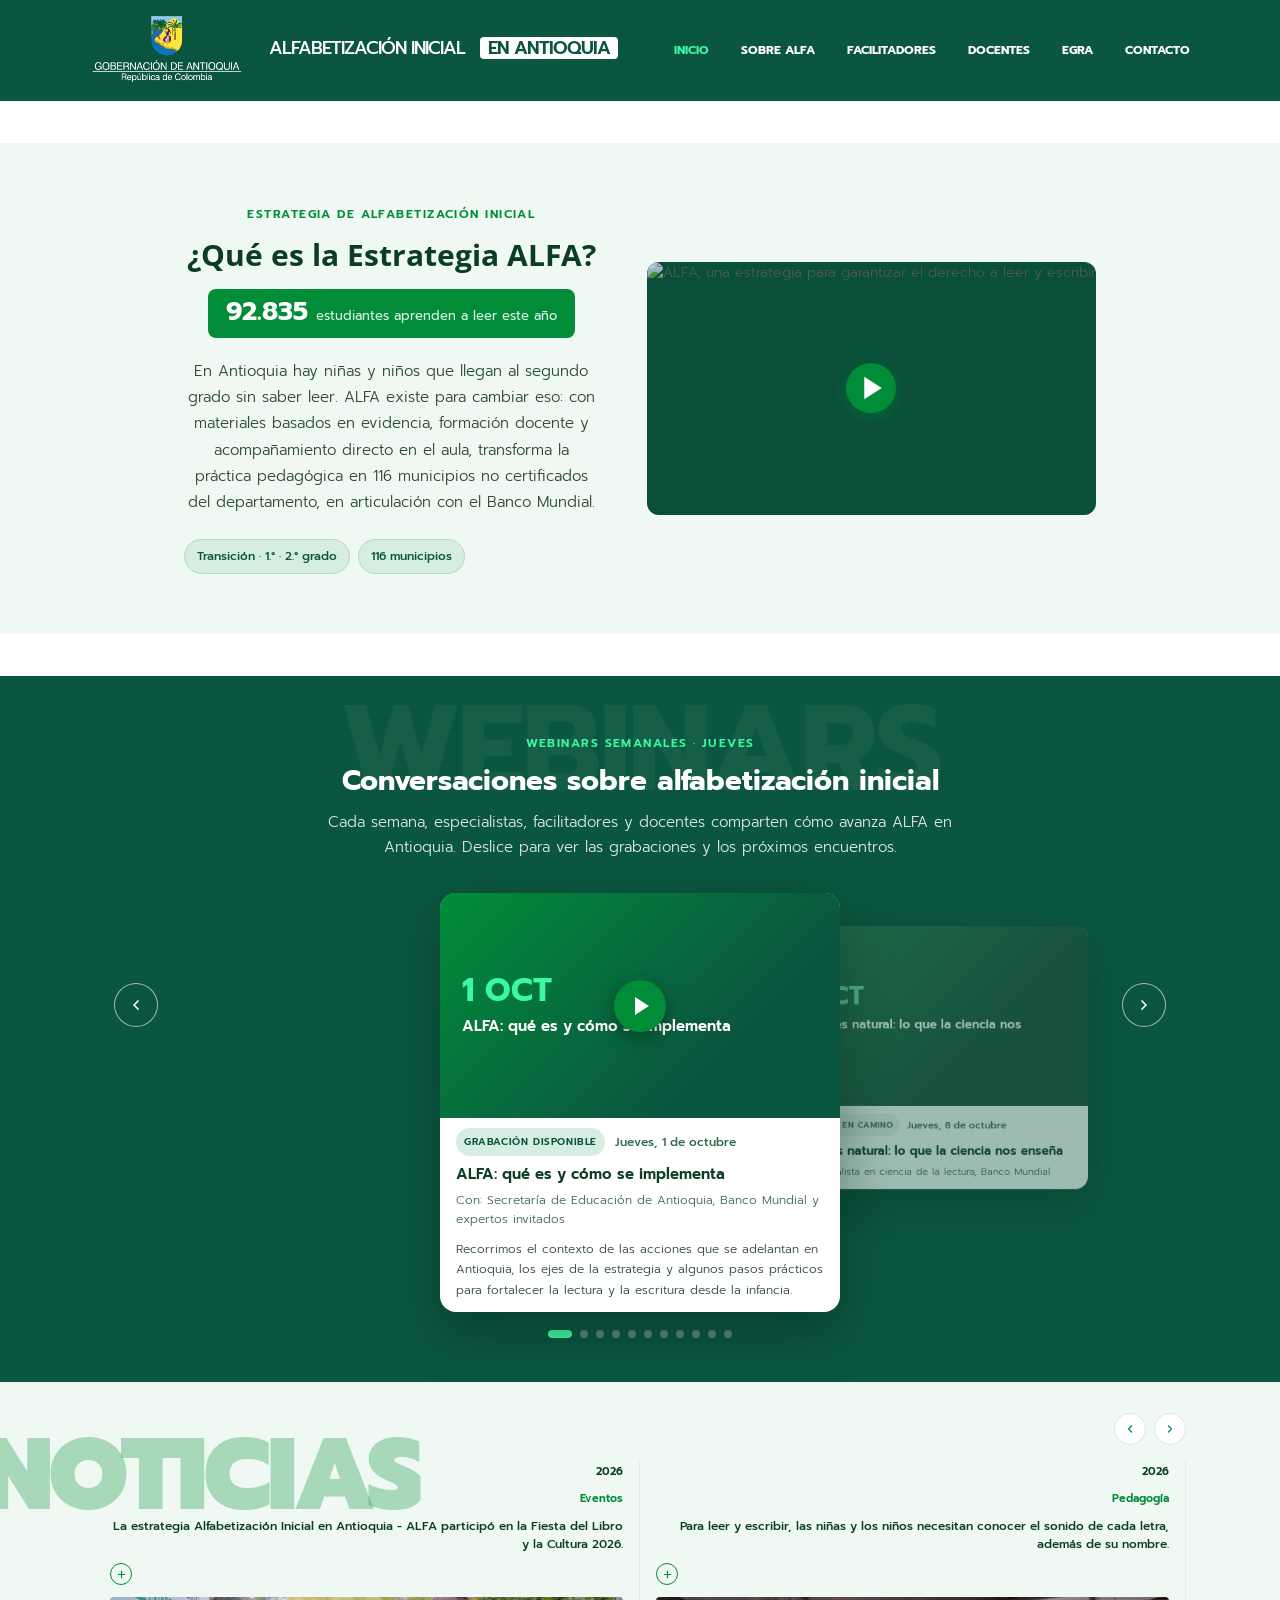
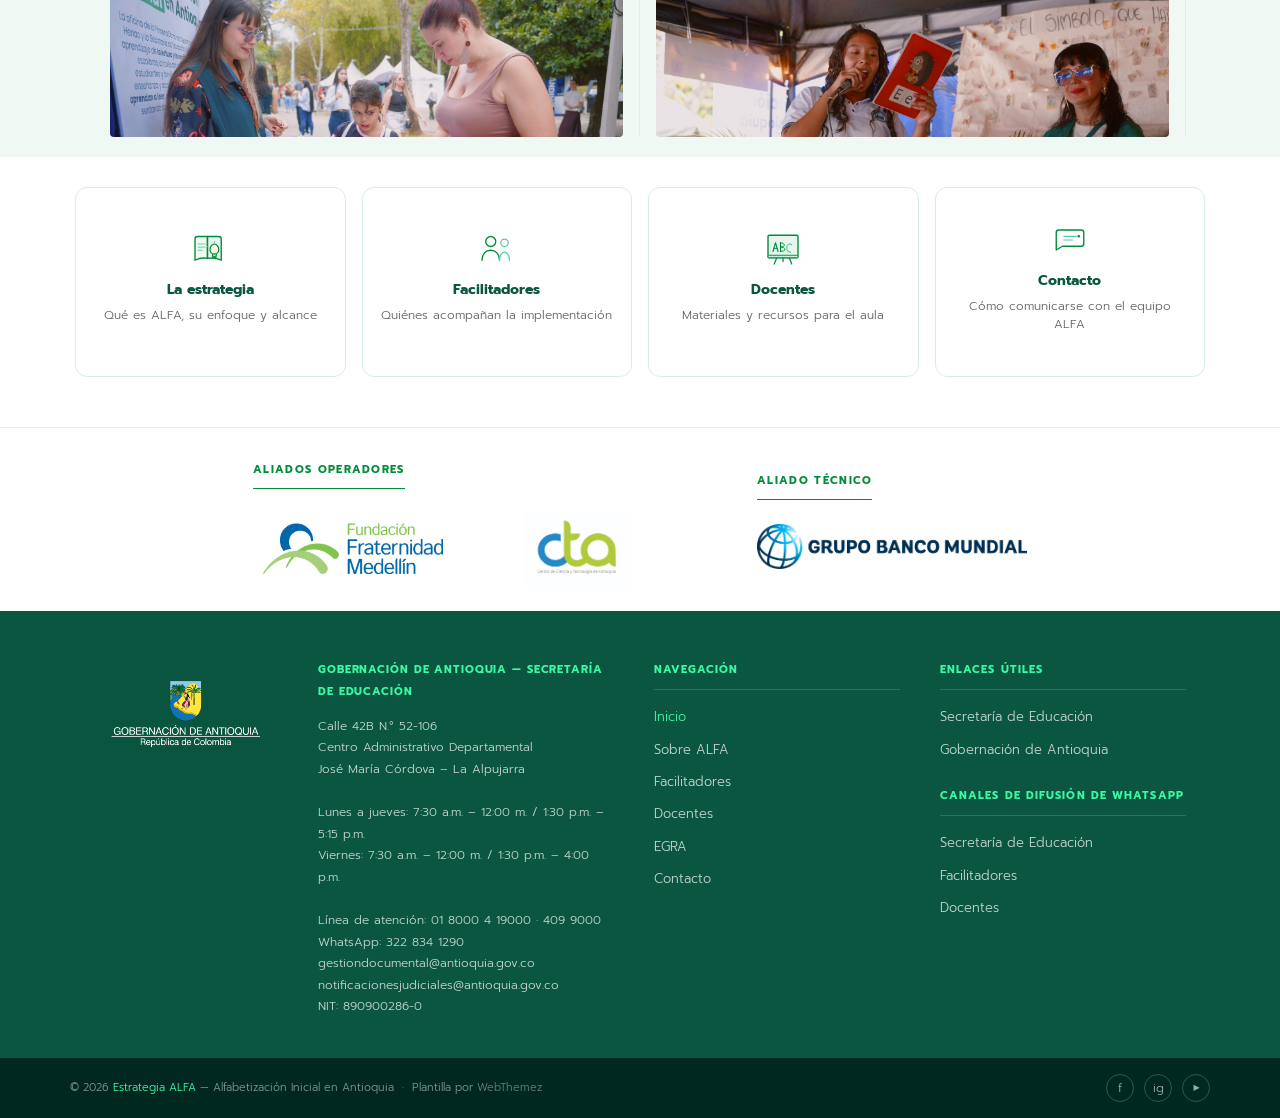
==== index.html @ a4b6c2cf "Actualización noticias" ====
<!DOCTYPE html>
<html lang="en">
<head>
<meta charset="utf-8">
<title>Alfabetización Inicial en Antioquia</title>
<meta name="viewport" content="width=device-width, initial-scale=1.0" />
<meta name="description" content="" />
<meta name="author" content="http://webthemez.com" />
<link rel="icon" type="image/x-icon" href="img/favicon.ico">
<!-- css -->
<link href="css/bootstrap.min.css" rel="stylesheet" />
<link href="css/fancybox/jquery.fancybox.css" rel="stylesheet">
<link href="css/jcarousel.css" rel="stylesheet" />
<link href="css/flexslider.css" rel="stylesheet" />
<link href="js/owl-carousel/owl.carousel.css" rel="stylesheet">
<link rel="preconnect" href="https://fonts.googleapis.com">
<link rel="preconnect" href="https://fonts.gstatic.com" crossorigin>
<link href="https://fonts.googleapis.com/css2?family=Prompt:wght@300;400;500;600;700&display=swap" rel="stylesheet">
<link href="css/style.css" rel="stylesheet" />
 
<!-- HTML5 shim, for IE6-8 support of HTML5 elements -->
<!--[if lt IE 9]>
      <script src="http://html5shim.googlecode.com/svn/trunk/html5.js"></script>
    <![endif]-->

</head>
<body>
<div id="wrapper">
	<!-- start header -->
	<header>
        <div class="navbar navbar-default navbar-static-top">
            <div class="container">
                <div class="navbar-header">
                    <button type="button" class="navbar-toggle" data-toggle="collapse" data-target=".navbar-collapse">
                        <span class="icon-bar"></span>
                        <span class="icon-bar"></span>
                        <span class="icon-bar"></span>
                    </button>
                    <!-- <a class="navbar-brand" href="index.html" style="font-family:'Prompt',sans-serif; font-size:15px; font-weight:400; color:#ffffff; text-decoration:none;">Alfabetización Inicial <span style="background:#ffffff; color:#0b5640; padding:2px 10px; border-radius:4px; font-weight:600;">en Antioquia</span></a> -->
					 <a class="navbar-brand" href="index.html" style="font-family:'Prompt',sans-serif; font-size:18px; font-weight:500; color:#ffffff !important; text-decoration:none; white-space:nowrap; display:flex; align-items:center; gap:10px;">
  					<img src="img/gob_verde.png" alt="Gobernación de Antioquia" style="height:100px; width:auto;" class="logo-gob">
  					Alfabetización Inicial&nbsp;<span style="background:#ffffff; color:#0b5640; padding:2px 8px; border-radius:4px; font-weight:600;">en Antioquia</span>
						</a>
                </div>
                <div class="navbar-collapse collapse ">
                    	<ul class="nav navbar-nav">
						<li class="active"><a href="index.html">Inicio</a></li> 
						<li><a href="alfa.html">Sobre ALFA</a></li>
						<li><a href="facilitadores.html">Facilitadores</a></li>
						<li><a href="docentes.html">Docentes</a></li>
            <li ><a href="egra.html">EGRA</a></li>
						<li><a href="contact.html">Contacto</a></li>
                </ul>
                    </ul>
                </div>
            </div>
        </div>
	</header>
	<!-- end header -->
	<section id="featured">
	 
	<!-- Slider -->
        <div id="main-slider" class="flexslider">
            <ul class="slides">
              <li>
                <img src="img/slides/foto_2.png" alt="" />
                <div class="flex-caption">
                    <h3><span style="color:#f8faf9;">Una estrategia para</span> <span style="color:#3AF9A2;">fortalecer la lectura y la escritura</span> <span style="color:#f8faf9;">con el acompañamiento del Banco Mundial.</span></h3> 
                </div>
              </li>
              <li>
                <img src="img/slides/fot_8.png" alt="" />
                <div class="flex-caption">
                    <div style="font-family:'Prompt',sans-serif;"></div>
                    <h3><span style="color:#3AF9A2;">92.835</span> <span style="color:#f8faf9;">se beneficiarán</span></h3>
					          <p>116 municipios · Transición, primero y segundo grado</p> 
                </div>
              </li>
              <li>
                <img src="img/slides/foto_5.png" alt="" />
                <div class="flex-caption">
                    <div style="font-family:'Prompt',sans-serif;"></div>
                    <h3><span style="color:#f8faf9;">Tú tienes la</span> <span style="color:#3AF9A2;">  llave maestra</span></h3> 
					          <p>Cada vez que logras que un niño comprenda lo que lee, le estás entregando una herramienta que usará toda la vida</p>  
                </div>
              </li>
            </ul>
        </div>
	<!-- end slider -->
 
	</section>
	<div class="content_white">
  <div style="background:#f0f8f3; padding:60px 0; font-family:'Prompt',sans-serif;">
    <div style="max-width:960px; margin:0 auto; padding:0 24px; display:flex; align-items:center; gap:48px; flex-wrap:wrap;">

      <!-- TEXTO -->
      <div style="flex:1.2; min-width:280px;">
        <p style="font-size:12px; font-weight:600; letter-spacing:0.12em; text-transform:uppercase; color:#018d38; margin-bottom:12px;">
          Estrategia de Alfabetización Inicial
        </p>
        <h2 style="font-size:30px; font-weight:700; color:#0b3d25; margin:0 0 16px; line-height:1.2;">
          ¿Qué es la Estrategia ALFA?
        </h2>
        <div style="display:inline-flex; align-items:baseline; gap:8px; background:#018d38; color:#fff; border-radius:8px; padding:10px 18px; margin-bottom:20px;">
          <span style="font-size:26px; font-weight:700; line-height:1;">92.835</span>
          <span style="font-size:13px; font-weight:400; opacity:0.88;">estudiantes aprenden a leer este año</span>
        </div>
        <p style="font-size:15px; color:#2d4a38; line-height:1.75; margin:0 0 24px;">
          En Antioquia hay niñas y niños que llegan al segundo grado sin saber leer.
          ALFA existe para cambiar eso: con materiales basados en evidencia, formación docente
          y acompañamiento directo en el aula, transforma la práctica pedagógica en
          116 municipios no certificados del departamento, en articulación con el Banco Mundial.
        </p>
        <div style="display:flex; flex-wrap:wrap; gap:8px;position:center;">
          <span style="font-size:12px; font-weight:500; padding:5px 12px; border-radius:20px; background:#d6ede2; color:#0b5640; border:1px solid #b3d9c5;">Transición · 1.° · 2.° grado</span>
          <span style="font-size:12px; font-weight:500; padding:5px 12px; border-radius:20px; background:#d6ede2; color:#0b5640; border:1px solid #b3d9c5;">116 municipios</span>
          <!--<span style="font-size:12px; font-weight:500; padding:5px 12px; border-radius:20px; background:#d6ede2; color:#0b5640; border:1px solid #b3d9c5;">Ciencia de la lectura</span>-->
        </div>
      </div>
      <!-- FIN TEXTO -->

      <!-- VIDEO -->
      <div style="flex:1.3; min-width:280px;">
        <div id="alfaVideo"
             style="position:relative; aspect-ratio:16/9; border-radius:12px; overflow:hidden; cursor:pointer; background:#0b5640;"
             onclick="this.innerHTML='<iframe src=&quot;https://www.youtube.com/embed/i4lVUfnXApE?autoplay=1&amp;rel=0&quot; title=&quot;ALFA, una estrategia para garantizar el derecho a leer y escribir&quot; style=&quot;position:absolute;inset:0;width:100%;height:100%;border:0;&quot; allow=&quot;autoplay; encrypted-media&quot; allowfullscreen></iframe>'; this.style.cursor='default'; this.onclick=null;"
             onmouseover="var o=this.querySelector('.overlay'); if(o){o.style.background='rgba(11,56,37,0.45)'; this.querySelector('.playbtn').style.transform='scale(1.08)';}"
             onmouseout="var o=this.querySelector('.overlay'); if(o){o.style.background='rgba(11,56,37,0.25)'; this.querySelector('.playbtn').style.transform='scale(1)';}">
          <img src="https://img.youtube.com/vi/i4lVUfnXApE/maxresdefault.jpg"
               onerror="this.onerror=null; this.src='https://img.youtube.com/vi/i4lVUfnXApE/hqdefault.jpg';"
               alt="ALFA, una estrategia para garantizar el derecho a leer y escribir"
               style="position:absolute; inset:0; width:100%; height:100%; object-fit:cover; display:block;">
          <div class="overlay" style="position:absolute; inset:0; background:rgba(11,56,37,0.25); display:flex; align-items:center; justify-content:center; transition:background 0.2s;">
            <div class="playbtn" style="width:50px; height:50px; border-radius:50%; background:#018d38; display:flex; align-items:center; justify-content:center; box-shadow:0 4px 16px rgba(1,141,56,0.4); transition:transform 0.2s;">
              <svg width="30" height="30" viewBox="0 0 24 24" fill="white" style="margin-left:4px;"><polygon points="5,3 19,12 5,21"/></svg>
            </div>
          </div>
        </div>
      </div>
      <!-- FIN VIDEO -->

    </div>
  </div>
</div>
<!-- FIN QUÉ ES ALFA -->

<!-- SECCIÓN WEBINARS -->
<section id="webinars" class="wb-sec">
  <div class="wb-bg" aria-hidden="true">WEBINARS</div>
  <div class="wb-head">
    <p class="wb-eyebrow">Webinars semanales · Jueves</p>
    <h2 class="wb-h2">Conversaciones sobre alfabetización inicial</h2>
    <p class="wb-lead">Cada semana, especialistas, facilitadores y docentes comparten cómo avanza ALFA en Antioquia. Deslice para ver las grabaciones y los próximos encuentros.</p>
  </div>

  <div class="wb-stage">
    <button class="wb-arr wb-prev" id="wbPrev" aria-label="Webinar anterior">
      <svg width="16" height="16" viewBox="0 0 24 24" fill="none" stroke="currentColor" stroke-width="2.5" stroke-linecap="round" stroke-linejoin="round"><polyline points="15 18 9 12 15 6"/></svg>
    </button>
    <div class="wb-track" id="wbTrack"></div>
    <button class="wb-arr wb-next" id="wbNext" aria-label="Webinar siguiente">
      <svg width="16" height="16" viewBox="0 0 24 24" fill="none" stroke="currentColor" stroke-width="2.5" stroke-linecap="round" stroke-linejoin="round"><polyline points="9 18 15 12 9 6"/></svg>
    </button>
  </div>
  <div class="wb-dots" id="wbDots"></div>
</section>
<!-- FIN SECCIÓN WEBINARS -->

<!-- SECCIÓN DE NOTICIAS -->
<section id="noticias" style="position:relative; padding:3rem 0 2rem; overflow:hidden; font-family:'Prompt',sans-serif;">
  <div class="ns-bg">NOTICIAS</div>
  <div class="ns-inner">

    <div class="ns-header">
      <!-- <span class="ns-label">Actualidad</span> -->
      <div class="ns-arrows">
        <button class="ns-arr" onclick="moveNoticias(-1)">
          <svg width="12" height="12" viewBox="0 0 24 24" fill="none" stroke-width="2.5" stroke-linecap="round" stroke-linejoin="round"><polyline points="15 18 9 12 15 6"/></svg>
        </button>
        <button class="ns-arr" onclick="moveNoticias(1)">
          <svg width="12" height="12" viewBox="0 0 24 24" fill="none" stroke-width="2.5" stroke-linecap="round" stroke-linejoin="round"><polyline points="9 18 15 12 9 6"/></svg>
        </button>
      </div>
    </div>

    <div class="ns-wrap" id="nsWrap">
      <div class="ns-track" id="nsTrack">

         <!-- NOTICIA 8-->
        <div class="ns-card">
          <p class="ns-date">2026</p>
          <p class="ns-cat">Eventos</p>
          <p class="ns-title">La estrategia Alfabetización Inicial en Antioquia - ALFA participó en la Fiesta del Libro y la Cultura 2026.</p>
          <a href="https://www.instagram.com/p/Dd41pVQCcgd/?stkn=MWIzZmJ1aW9pYjRoaw==" target="_blank" class="ns-plus">
            <svg width="11" height="11" viewBox="0 0 24 24" fill="none" stroke-width="2.5" stroke-linecap="round"><line x1="12" y1="5" x2="12" y2="19"/><line x1="5" y1="12" x2="19" y2="12"/></svg>
          </a>
          <!-- IMAGEN -->
          <img class="ns-img" src="img/noticias/noticia_8.jpg" alt="Alistamiento ALFA"> 
         
        </div>

          <!-- NOTICIA 9-->
        <div class="ns-card">
          <p class="ns-date">2026</p>
          <p class="ns-cat">Pedagogía</p>
          <p class="ns-title">Para leer y escribir, las niñas y los niños necesitan conocer el sonido de cada letra, además de su nombre.</p>
          <a href="https://www.instagram.com/reel/Ddj84ISJGlE/?stkn=dTczcTVqZDcyenB2" target="_blank" class="ns-plus">
            <svg width="11" height="11" viewBox="0 0 24 24" fill="none" stroke-width="2.5" stroke-linecap="round"><line x1="12" y1="5" x2="12" y2="19"/><line x1="5" y1="12" x2="19" y2="12"/></svg>
          </a>
          <!-- IMAGEN -->
          <img class="ns-img" src="img/noticias/noticia_9.jpeg" alt="Alistamiento ALFA"> 
         
        </div>


        <!-- NOTICIA 7-->
        <div class="ns-card">
          <p class="ns-date">2026</p>
          <p class="ns-cat">Implementación</p>
          <p class="ns-title">Espacio de formación de Aprendamos todos a leer - ATAL, dirigido especialmente a los facilitadores de los operadores aliados de la estrategia.</p>
          <a href="https://www.instagram.com/reel/DblTLTFRWMq/?igsh=MW82amQ0MGcycHVkaA==" target="_blank" class="ns-plus">
            <svg width="11" height="11" viewBox="0 0 24 24" fill="none" stroke-width="2.5" stroke-linecap="round"><line x1="12" y1="5" x2="12" y2="19"/><line x1="5" y1="12" x2="19" y2="12"/></svg>
          </a>
          <!-- IMAGEN -->
          <img class="ns-img" src="img/noticias/noticia_7.JPG" alt="Alistamiento ALFA"> 
         
        </div>

        <!-- NOTICIA 6-->
        <div class="ns-card">
          <p class="ns-date">2026</p>
          <p class="ns-cat">Implementación</p>
          <p class="ns-title">La estrategia ALFA avanza con la entrega de material pedagógico en el 80% de las instituciones educativas de Antioquia.</p>
          <a href="https://www.antioquia.gov.co/index.php/antioquiacuenta/[base64]" target="_blank" class="ns-plus">
            <svg width="11" height="11" viewBox="0 0 24 24" fill="none" stroke-width="2.5" stroke-linecap="round"><line x1="12" y1="5" x2="12" y2="19"/><line x1="5" y1="12" x2="19" y2="12"/></svg>
          </a>
          <!-- IMAGEN -->
          <img class="ns-img" src="img/noticias/noticia_6.jpeg" alt="Alistamiento ALFA"> 
         
        </div>

          <!-- NOTICIA 5-->
        <div class="ns-card">
          <p class="ns-date">2026</p>
          <p class="ns-cat">Implementación</p>
          <p class="ns-title">La evaluación y el material educativo hacen parte de la Estrategia de Alfabetización Inicial de Antioquia – ALFA.</p>
          <a href="https://www.seduca.gov.co/gobernacion-de-antioquia-adelanta-evaluacion-de-lectura-para-estudiantes-de-primer-grado/" target="_blank" class="ns-plus">
            <svg width="11" height="11" viewBox="0 0 24 24" fill="none" stroke-width="2.5" stroke-linecap="round"><line x1="12" y1="5" x2="12" y2="19"/><line x1="5" y1="12" x2="19" y2="12"/></svg>
          </a>
          <!-- IMAGEN -->
          <img class="ns-img" src="img/noticias/noticia_5.jpeg" alt="Alistamiento ALFA"> 
         
        </div>

        <!-- NOTICIA 4-->
        <div class="ns-card">
          <p class="ns-date">2026</p>
          <p class="ns-cat">Implementación</p>
          <p class="ns-title">La estrategia ALFA llegará a más de 92 mil 835 estudiantes de Transición, Primero y Segundo fortaleciendo sus habilidades de lectura y escritura</p>
          <a href="https://www.seduca.gov.co/alfa-la-estrategia-de-la-gobernacion-de-antioquia-para-mejorar-lalectura-y-escritura-desde-la-educacion-inicial/" target="_blank" class="ns-plus">
            <svg width="11" height="11" viewBox="0 0 24 24" fill="none" stroke-width="2.5" stroke-linecap="round"><line x1="12" y1="5" x2="12" y2="19"/><line x1="5" y1="12" x2="19" y2="12"/></svg>
          </a>
          <!-- IMAGEN -->
          <img class="ns-img" src="img/noticias/noticia_4.jpeg" alt="Alistamiento ALFA"> 
         
        </div>

        <!-- NOTICIA 1 -->
        <div class="ns-card">
          <p class="ns-date">2026</p>
          <p class="ns-cat">Implementación</p>
          <p class="ns-title">Gobernación de Antioquia inicia fase de alistamiento de la estrategia ALFA en los 116 municipios</p>
          <a href="https://www.seduca.gov.co/gobernacion-de-antioquia-inicia-fase-de-alistamiento-de-la-estrategia-alfa-en-los-116-municipios-no-certificados-en-educacion-del-departamento/" target="_blank" class="ns-plus">
            <svg width="11" height="11" viewBox="0 0 24 24" fill="none" stroke-width="2.5" stroke-linecap="round"><line x1="12" y1="5" x2="12" y2="19"/><line x1="5" y1="12" x2="19" y2="12"/></svg>
          </a>
          <!-- IMAGEN 1: cuando tenga la foto, reemplace las 3 líneas del placeholder por:-->
          <img class="ns-img" src="img/noticias/noticia_1.jpeg" alt="Alistamiento ALFA"> 
         
        </div>

        <!-- NOTICIA 2 -->
        <div class="ns-card">
          <p class="ns-date">2025</p>
          <p class="ns-cat">Evaluación</p>
          <p class="ns-title">Gobernación fortalece diagnóstico de alfabetización con prueba piloto EGRA en San Pedro de Los Milagros</p>
          <a href="https://www.seduca.gov.co/gobernacion-de-antioquia-fortalece-diagnostico-de-alfabetizacion-inicial-con-prueba-piloto-en-san-pedro-de-los-milagros-y-la-union/" target="_blank" class="ns-plus">
            <svg width="11" height="11" viewBox="0 0 24 24" fill="none" stroke-width="2.5" stroke-linecap="round"><line x1="12" y1="5" x2="12" y2="19"/><line x1="5" y1="12" x2="19" y2="12"/></svg>
          </a>
          <!-- IMAGEN 3: cuando tenga la foto, reemplace las 3 líneas del placeholder por:-->
          <img class="ns-img" src="img/noticias/noticia_2.jpeg" alt="Prueba piloto EGRA"> 
    
        </div>

        <!-- NOTICIA 3 -->
        <div class="ns-card">
          <p class="ns-date">2025</p>
          <p class="ns-cat">Resultados</p>
          <p class="ns-title">Más de 92 mil estudiantes serán beneficiados con la estrategia de alfabetización inicial en Antioquia</p>
          <a href="https://www.seduca.gov.co/mas-de-92-mil-estudiantes-seran-beneficiados-con-la-estrategia-de-alfabetizacion-inicial-en-el-departamento/" target="_blank" class="ns-plus">
            <svg width="11" height="11" viewBox="0 0 24 24" fill="none" stroke-width="2.5" stroke-linecap="round"><line x1="12" y1="5" x2="12" y2="19"/><line x1="5" y1="12" x2="19" y2="12"/></svg>
          </a>
          <!-- IMAGEN 4: cuando tenga la foto, reemplace las 3 líneas del placeholder por:-->
          <img class="ns-img" src="img/noticias/noticia_3.jpeg" alt="92 mil estudiantes"> 
          <!--<div class="ns-img-ph">
            <svg width="28" height="28" viewBox="0 0 64 64" fill="none"><rect x="8" y="16" width="48" height="32" rx="3" stroke="#018d38" stroke-width="2"/><circle cx="22" cy="28" r="5" stroke="#5dcaa5" stroke-width="1.5"/><path d="M8 40 L20 30 L30 38 L42 26 L56 38" stroke="#018d38" stroke-width="1.5" stroke-linecap="round" stroke-linejoin="round"/></svg>
          </div>-->
        </div>

      </div>
    </div>
  </div>

  <script>
    var nsPos = 0;
    function getNsVisible() {
      var w = document.getElementById('nsWrap').offsetWidth;
      if (w < 480) return 1;
      if (w < 768) return 2;
      return 2;
    }
    function moveNoticias(dir) {
      var track = document.getElementById('nsTrack');
      var wrap = document.getElementById('nsWrap');
      var visible = getNsVisible();
      var cardW = wrap.offsetWidth / visible;
      var max = document.querySelectorAll('#nsTrack .ns-card').length - visible;;
      nsPos = Math.max(0, Math.min(nsPos + dir, max));
      track.style.transform = 'translateX(-' + (nsPos * cardW) + 'px)';
    }
  </script>

</section> 

<div class="featured_content">
  <div class="container">
    <div class="alfa-cards-grid">

   
    
      <!-- TARJETA 1: La estrategia -->
      <div class="alfa-fc">
        <div class="alfa-fi">
          <div class="alfa-ff">
            <svg class="alfa-ic" viewBox="0 0 64 64" fill="none">
              <path d="M8 50 L8 16 Q8 12 12 12 L28 12 L28 47 Q18 45 8 50 Z" stroke="#018d38" stroke-width="2.2" stroke-linejoin="round" fill="#f0f8f3"/>
              <path d="M28 12 L46 12 Q50 12 50 16 L50 50 Q40 45 28 47 L28 12 Z" stroke="#018d38" stroke-width="2.2" stroke-linejoin="round" fill="#e8f5ee"/>
              <path d="M28 12 L28 47" stroke="#018d38" stroke-width="1.8" stroke-linecap="round"/>
              <path d="M13 24 L24 24" stroke="#5dcaa5" stroke-width="1.5" stroke-linecap="round"/>
              <path d="M13 29 L24 29" stroke="#5dcaa5" stroke-width="1.5" stroke-linecap="round"/>
              <path d="M13 34 L20 34" stroke="#5dcaa5" stroke-width="1.5" stroke-linecap="round"/>
              <path d="M39 40 C35 40 32 37 32 33 C32 28 35.5 24 39 24 C42.5 24 46 28 46 33 C46 37 43 40 39 40 Z" stroke="#018d38" stroke-width="2" fill="#fffbe6"/>
              <path d="M36 40 L36 43 Q36 45 39 45 Q42 45 42 43 L42 40" stroke="#018d38" stroke-width="1.8" stroke-linecap="round" stroke-linejoin="round" fill="none"/>
              <path d="M36.5 43.5 L41.5 43.5" stroke="#018d38" stroke-width="1.5" stroke-linecap="round"/>
              <path d="M36.5 45.5 L41.5 45.5" stroke="#018d38" stroke-width="1.5" stroke-linecap="round"/>
              <path d="M29 29 L27 27" stroke="#5dcaa5" stroke-width="1.5" stroke-linecap="round"/>
              <path d="M49 29 L51 27" stroke="#5dcaa5" stroke-width="1.5" stroke-linecap="round"/>
              <path d="M39 22 L39 20" stroke="#5dcaa5" stroke-width="1.5" stroke-linecap="round"/>
            </svg>
            <p class="alfa-ct">La estrategia</p>
            <p class="alfa-cs">Qué es ALFA, su enfoque y alcance</p>
          </div>
          <div class="alfa-fb">
            <p class="alfa-bt">La estrategia</p>
            <p class="alfa-bd">Explore el modelo pedagógico, los programas ATAL y Kalulu, y cómo se implementan en los 116 municipios.</p>
            <a href="alfa.html" class="alfa-bb">Ver más</a>
          </div>
        </div>
      </div>

      <!-- TARJETA 2: Facilitadores -->
      <div class="alfa-fc">
        <div class="alfa-fi">
          <div class="alfa-ff">
            <svg class="alfa-ic" viewBox="0 0 64 64" fill="none">
              <circle cx="22" cy="20" r="8" stroke="#018d38" stroke-width="2.2"/>
              <path d="M8 50 C8 40 14 34 22 34 C30 34 36 40 36 50" stroke="#018d38" stroke-width="2.2" stroke-linecap="round"/>
              <circle cx="44" cy="22" r="6" stroke="#5dcaa5" stroke-width="2"/>
              <path d="M36 50 C36 42 40 37 44 37 C48 37 52 42 52 50" stroke="#5dcaa5" stroke-width="2" stroke-linecap="round"/>
            </svg>
            <p class="alfa-ct">Facilitadores</p>
            <p class="alfa-cs">Quiénes acompañan la implementación</p>
          </div>
          <div class="alfa-fb">
            <p class="alfa-bt">Facilitadores</p>
            <p class="alfa-bd">Encuentre los materiales de formación, guías de acompañamiento y recursos para facilitadores.</p>
            <a href="facilitadores.html" class="alfa-bb">Ir a materiales</a>
          </div>
        </div>
      </div>

      <!-- TARJETA 3: Docentes -->
      <div class="alfa-fc">
        <div class="alfa-fi">
          <div class="alfa-ff">
            <svg class="alfa-ic" viewBox="0 0 64 64" fill="none">
              <path d="M22 46 L18 56" stroke="#018d38" stroke-width="2" stroke-linecap="round"/>
              <path d="M42 46 L46 56" stroke="#018d38" stroke-width="2" stroke-linecap="round"/>
              <path d="M32 46 L32 52" stroke="#018d38" stroke-width="2" stroke-linecap="round"/>
              <rect x="8" y="10" width="48" height="36" rx="2" stroke="#018d38" stroke-width="2.2" fill="#e8f5ee"/>
              <rect x="8" y="42" width="48" height="4" rx="1" stroke="#018d38" stroke-width="1.5" fill="#d6ede2"/>
              <path d="M16 36 L20 22 L24 36" stroke="#018d38" stroke-width="1.8" stroke-linecap="round" stroke-linejoin="round"/>
              <path d="M17.5 31 L22.5 31" stroke="#018d38" stroke-width="1.5" stroke-linecap="round"/>
              <path d="M28 22 L28 36" stroke="#018d38" stroke-width="1.8" stroke-linecap="round"/>
              <path d="M28 22 Q34 22 34 26 Q34 29 28 29" stroke="#018d38" stroke-width="1.5" stroke-linecap="round" fill="none"/>
              <path d="M28 29 Q35 29 35 33 Q35 36 28 36" stroke="#018d38" stroke-width="1.5" stroke-linecap="round" fill="none"/>
              <path d="M46 25 Q40 22 38 29 Q37 36 44 37" stroke="#5dcaa5" stroke-width="1.8" stroke-linecap="round" fill="none"/>
            </svg>
            <p class="alfa-ct">Docentes</p>
            <p class="alfa-cs">Materiales y recursos para el aula</p>
          </div>
          <div class="alfa-fb">
            <p class="alfa-bt">Docentes</p>
            <p class="alfa-bd">Acceda a las progresiones, guías y materiales ATAL y Kalulu para transición, primero y segundo grado.</p>
            <a href="docentes.html" class="alfa-bb">Ir a recursos</a>
          </div>
        </div>
      </div>

      <!-- TARJETA 4: Contacto -->
      <div class="alfa-fc">
        <div class="alfa-fi">
          <div class="alfa-ff">
            <svg class="alfa-ic" viewBox="0 0 64 64" fill="none">
              <path d="M10 48 L10 20 Q10 16 14 16 L50 16 Q54 16 54 20 L54 38 Q54 42 50 42 L20 42 Z" stroke="#018d38" stroke-width="2.2" stroke-linejoin="round"/>
              <path d="M22 26 L42 26" stroke="#5dcaa5" stroke-width="2" stroke-linecap="round"/>
              <path d="M22 32 L36 32" stroke="#5dcaa5" stroke-width="1.8" stroke-linecap="round"/>
              <circle cx="46" cy="26" r="2" fill="#018d38"/>
            </svg>
            <p class="alfa-ct">Contacto</p>
            <p class="alfa-cs">Cómo comunicarse con el equipo ALFA</p>
          </div>
          <div class="alfa-fb">
            <p class="alfa-bt">Contacto</p>
            <p class="alfa-bd">Escríbanos para dudas, alianzas o información sobre la implementación en su municipio.</p>
            <a href="contact.html" class="alfa-bb">Contáctenos</a>
          </div>
        </div>
      </div>

    </div>
  </div>
</div>
</div>


<!-- SECCIÓN DE ALIADOS -->
<section id="aliados" style="position:relative; padding:3rem 0; background:#fff; border-top:1px solid #e8f0eb; font-family:'Prompt',sans-serif;">
  <!-- <div style="position:absolute; left:50%; top:25%; transform:translate(-50%,-50%); font-size:100px; font-weight:900; color:rgba(1,141,56,0.2); letter-spacing:-4px; pointer-events:none; line-height:1; white-space:nowrap; z-index:0;">ALIADOS</div> -->
  <div class="al-inner">
    <div class="al-split">

      <!-- OPERADORES -->
      <div class="al-left">
        <span class="al-label">Aliados operadores</span>
        <div style="display:flex; gap:24px; margin-top:12px; max-width:500px;">

          <!-- COLUMNA 1 -->
          <div class="al-fade-wrap" id="alFadeWrap1" style="flex:1;">
            <div class="al-fade-logo active">
              <img src="img/aliados/Fundacion-Fraternidad-de-Medellin-1.png" alt="Fraternidad Medellín" style="max-width:180px; max-height:80px; object-fit:contain;">
            </div>
            <div class="al-fade-logo">
              <img src="img/aliados/corpoeducacion.png" alt="Corpoeducación" style="max-width:180px; max-height:80px; object-fit:contain;">
            </div>
            <div class="al-fade-logo">
              <img src="img/aliados/rotor.png" alt="ROTOR" style="max-width:180px; max-height:80px; object-fit:contain;">
            </div>
          </div>

          <!-- COLUMNA 2 -->
          <div class="al-fade-wrap" id="alFadeWrap2" style="flex:1;">
            <div class="al-fade-logo active">
              <img src="img/aliados/cta.jpg" alt="CTA" style="max-width:180px; max-height:80px; object-fit:contain;">
            </div>
            <div class="al-fade-logo">
              <img src="img/aliados/ucn.svg" alt="U. Católica del Norte" style="max-width:180px; max-height:80px; object-fit:contain;">
            </div>
            <!--div class="al-fade-logo">
              <img src="img/aliados/activa.png" alt="ACTIVA" style="max-width:180px; max-height:80px; object-fit:contain;">
            </div> -->
          </div>

        </div>
      </div><!-- cierre al-left -->

      <div class="al-divider"></div>

      <!-- BANCO MUNDIAL -->
      <div class="al-right">
        <span class="al-right-label">Aliado técnico</span>
        
        <img src="img/aliados/bm_2.png" alt="Banco Mundial" style="max-width:270px; max-height:80px; object-fit:contain;">
      </div>

    </div><!-- cierre al-split -->
  </div><!-- cierre al-inner -->

  <script>
    var al1 = 0;
    var al1logos = document.querySelectorAll('#alFadeWrap1 .al-fade-logo');
    setInterval(function() {
      al1logos[al1].classList.remove('active');
      al1 = (al1 + 1) % al1logos.length;
      al1logos[al1].classList.add('active');
    }, 3500);

    var al2 = 0;
    var al2logos = document.querySelectorAll('#alFadeWrap2 .al-fade-logo');
    setInterval(function() {
      al2logos[al2].classList.remove('active');
      al2 = (al2 + 1) % al2logos.length;
      al2logos[al2].classList.add('active');
    }, 4000);
  </script>

</section>
<!-- Footer -->	
<footer style="background:#0b5640; color:#fff; font-family:'Prompt',sans-serif; padding:48px 0 0;">
  <div style="max-width:1140px; margin:0 auto; padding:0 24px; display:grid; grid-template-columns:0.5fr 1.2fr 1fr 1fr; gap:40px;">

     <!-- COLUMNA 1: Logo -->
      <div style="display:flex; align-items:flex-start; padding-top:4px;">
        <img src="img/gob_verde.png" alt="Gobernación de Antioquia" style="height:100px; width:auto; ">
      </div>

      <!-- COLUMNA 2: Contacto -->
      <div>
       <p style="font-size:11px; font-weight:700; color:#3AF9A2; letter-spacing:0.08em; text-transform:uppercase; margin:0 0 12px; font-family:'Prompt',sans-serif;">Gobernación de Antioquia — Secretaría de Educación</p>
      <p style="font-size:12px; color:rgba(255,255,255,0.75); line-height:1.8; margin:0; font-family:'Prompt',sans-serif;">
        Calle 42B N.° 52-106<br>
        Centro Administrativo Departamental<br>
        José María Córdova – La Alpujarra<br><br>
        Lunes a jueves: 7:30 a.m. – 12:00 m. / 1:30 p.m. – 5:15 p.m.<br>
        Viernes: 7:30 a.m. – 12:00 m. / 1:30 p.m. – 4:00 p.m.<br><br>
        Línea de atención: 01 8000 4 19000 · 409 9000<br>
        WhatsApp: 322 834 1290<br>
        <a href="mailto:gestiondocumental@antioquia.gov.co" style="color:rgba(255,255,255,0.75); text-decoration:none;">gestiondocumental@antioquia.gov.co</a><br>
        <a href="mailto:notificacionesjudiciales@antioquia.gov.co" style="color:rgba(255,255,255,0.75); text-decoration:none;">notificacionesjudiciales@antioquia.gov.co</a><br>
        NIT: 890900286-0
      </p>
    </div>

    <!-- COLUMNA 2: Navegación -->
    <div>
      <p style="font-size:11px; font-weight:700; color:#3AF9A2; letter-spacing:0.1em; text-transform:uppercase; margin:0 0 16px; padding-bottom:8px; border-bottom:1px solid rgba(255,255,255,0.15); font-family:'Prompt',sans-serif;">Navegación</p>
      <ul style="list-style:none; margin:0; padding:0;">
        <li style="margin-bottom:10px;"><a href="index.html" style="font-size:13px; color:#3AF9A2; text-decoration:none; font-family:'Prompt',sans-serif;">Inicio</a></li>
        <li style="margin-bottom:10px;"><a href="alfa.html" style="font-size:13px; color:rgba(255,255,255,0.75); text-decoration:none; font-family:'Prompt',sans-serif;">Sobre ALFA</a></li>
        <li style="margin-bottom:10px;"><a href="facilitadores.html" style="font-size:13px; color:rgba(255,255,255,0.75); text-decoration:none; font-family:'Prompt',sans-serif;">Facilitadores</a></li>
        <li style="margin-bottom:10px;"><a href="docentes.html" style="font-size:13px; color:rgba(255,255,255,0.75); text-decoration:none; font-family:'Prompt',sans-serif;">Docentes</a></li>
        <li style="margin-bottom:10px;"><a href="egra.html" style="font-size:13px; color:rgba(255,255,255,0.75); text-decoration:none; font-family:'Prompt',sans-serif;">EGRA</a></li>
        <li style="margin-bottom:10px;"><a href="contact.html" style="font-size:13px; color:rgba(255,255,255,0.75); text-decoration:none; font-family:'Prompt',sans-serif;">Contacto</a></li>
      </ul>
    </div>

    <!-- COLUMNA 3: Enlaces útiles -->
    <div>
      <p style="font-size:11px; font-weight:700; color:#3AF9A2; letter-spacing:0.1em; text-transform:uppercase; margin:0 0 16px; padding-bottom:8px; border-bottom:1px solid rgba(255,255,255,0.15); font-family:'Prompt',sans-serif;">Enlaces útiles</p>
      <ul style="list-style:none; margin:0; padding:0;">
        <li style="margin-bottom:10px;"><a href="https://www.seduca.gov.co" target="_blank" style="font-size:13px; color:rgba(255,255,255,0.75); text-decoration:none; font-family:'Prompt',sans-serif;">Secretaría de Educación</a></li>
        <li style="margin-bottom:10px;"><a href="https://www.antioquia.gov.co" target="_blank" style="font-size:13px; color:rgba(255,255,255,0.75); text-decoration:none; font-family:'Prompt',sans-serif;">Gobernación de Antioquia</a></li>
        <!--<li style="margin-bottom:10px;"><a href="https://www.worldbank.org" target="_blank" style="font-size:13px; color:rgba(255,255,255,0.75); text-decoration:none; font-family:'Prompt',sans-serif;">Banco Mundial</a></li>-->
      </ul>
      <p style="font-size:11px; font-weight:700; color:#3AF9A2; letter-spacing:0.1em; text-transform:uppercase; margin:24px 0 16px; padding-bottom:8px; border-bottom:1px solid rgba(255,255,255,0.15); font-family:'Prompt',sans-serif;">Canales de difusión de WhatsApp</p>
      <ul style="list-style:none; margin:0; padding:0;">
        <li style="margin-bottom:10px;"><a href="https://whatsapp.com/channel/0029VbBrGVa30LKVAiZVA22T" style="font-size:13px; color:rgba(255,255,255,0.75); text-decoration:none; font-family:'Prompt',sans-serif;">Secretaría de Educación</a></li>
        <li style="margin-bottom:10px;"><a href="https://whatsapp.com/channel/0029VbCYNWNDp2Q0NLnmLe2f" style="font-size:13px; color:rgba(255,255,255,0.75); text-decoration:none; font-family:'Prompt',sans-serif;">Facilitadores</a></li>
        <li style="margin-bottom:10px;"><a href="https://whatsapp.com/channel/0029Vb7o5m5Chq6RY1tsXY0P" style="font-size:13px; color:rgba(255,255,255,0.75); text-decoration:none; font-family:'Prompt',sans-serif;">Docentes</a></li>
      </ul>
    </div>

  </div>

  <!-- SUB FOOTER -->
  <div style="background:#002821; margin-top:40px; padding:16px 24px;">
    <div style="max-width:1140px; margin:0 auto; display:flex; align-items:center; justify-content:space-between; flex-wrap:wrap; gap:12px;">
      <p style="font-size:11px; color:rgba(255,255,255,0.5); margin:0; font-family:'Prompt',sans-serif;">
        © 2026 <span style="color:#3AF9A2;">Estrategia ALFA</span> — Alfabetización Inicial en Antioquia &nbsp;·&nbsp; Plantilla por <a href="http://webthemez.com" target="_blank" style="color:rgba(255,255,255,0.4); text-decoration:none;">WebThemez</a>
      </p>
      <div style="display:flex; gap:10px;">
        <a href="https://www.facebook.com/SecretariaEducacionAntioquia" title="Facebook" style="width:28px; height:28px; border-radius:50%; border:1px solid rgba(255,255,255,0.2); display:flex; align-items:center; justify-content:center; color:rgba(255,255,255,0.6); font-size:12px; text-decoration:none; font-family:'Prompt',sans-serif;">f</a>
        <a href="https://www.instagram.com/seceducacionant/" title="Instagram" style="width:28px; height:28px; border-radius:50%; border:1px solid rgba(255,255,255,0.2); display:flex; align-items:center; justify-content:center; color:rgba(255,255,255,0.6); font-size:12px; text-decoration:none; font-family:'Prompt',sans-serif;">ig</a>
        <a href="https://www.youtube.com/@Estrategia_ALFA_Antioquia" title="YouTube" style="width:28px; height:28px; border-radius:50%; border:1px solid rgba(255,255,255,0.2); display:flex; align-items:center; justify-content:center; color:rgba(255,255,255,0.6); font-size:11px; text-decoration:none; font-family:'Prompt',sans-serif;">▶</a>
      </div>
    </div>
  </div>

  <style>
    footer a:hover { color:#3AF9A2 !important; }
    @media (max-width: 768px) {
      footer > div:first-child { grid-template-columns: 1fr !important; }
    }
  </style>

</footer>

	
	
<!-- javascript
    ================================================== -->
<!-- Placed at the end of the document so the pages load faster -->
<script src="js/jquery.js"></script>
<script src="js/jquery.easing.1.3.js"></script>
<script src="js/bootstrap.min.js"></script>
<script src="js/jquery.fancybox.pack.js"></script>
<script src="js/jquery.fancybox-media.js"></script> 
<script src="js/portfolio/jquery.quicksand.js"></script>
<script src="js/portfolio/setting.js"></script>
<script src="js/jquery.flexslider.js"></script>
<script src="js/animate.js"></script>
<script src="js/custom.js"></script>
<script src="js/owl-carousel/owl.carousel.js"></script>
<script src="js/webinars.js"></script>
</body>
</html>
---- css/style.css ----
/*
Author URI: http://webthemez.com/
Note: 
Licence under Creative Commons Attribution 3.0 
Donate to remove the back-link (webthemez.com) in this web template 
-------------------------------------------------------*/

@import url('http://fonts.googleapis.com/css?family=Noto+Serif:400,400italic,700|Open+Sans:400,600,700'); 
@import url('font-awesome.css');  
@import url('animate.css');

body {
	font-family: 'Prompt', sans-serif !important;
	font-size:14px;
	font-weight:300;
	line-height:1.6em;
	color:#656565;
}

a:active {
	outline:0;
}

.clear {
	clear:both;
}

h1,h2, h3, h4, h5, h6 {
	font-family:'Open Sans', Arial, sans-serif;
	font-weight:700;
	line-height:1.1em;
	color:#333;
	margin-bottom: 20px;
}
 
.container {
	padding:0 20px 0 20px;
	position:relative;
}

#wrapper{
	width:100%;
	margin:0;	
	padding:0;
}

.row,.row-fluid {
	margin-bottom:30px;
}

.row .row,.row-fluid .row-fluid{
	margin-bottom:30px;
}

.row.nomargin,.row-fluid.nomargin {
	margin-bottom:0;
}

img.img-polaroid {
	margin:0 0 20px 0;
}
.img-box {
	max-width:100%;
}
/*  Header
==================================== */
 
header .navbar {
    margin-bottom: 0;
}

.navbar-default {
    border: none;
	background-color: #0b5640 !important;
	border-color: #0b5640 !important;
}

.navbar-brand {
    color: #f5f5f5;
	text-transform: uppercase;
    font-size: 24px;
    font-weight: 700;
    line-height: 1em;
	letter-spacing: -1px;
    margin-top: 20px;
    padding: 0 0 0 15px;
}
.navbar-default .navbar-brand{
color: #2FADDE;
}

header .navbar-collapse  ul.navbar-nav {
    float: right;
    margin-right: 0;
}

header .navbar-default{
    background-color: #0b5640 !important; 
}

header .nav li a:hover,
header .nav li a:focus,
header .nav li.active a,
header .nav li.active a:hover,
header .nav li a.dropdown-toggle:hover,
header .nav li a.dropdown-toggle:focus,
header .nav li.active ul.dropdown-menu li a:hover,
header .nav li.active ul.dropdown-menu li.active a{
    -webkit-transition: all .3s ease;
    -moz-transition: all .3s ease;
    -ms-transition: all .3s ease;
    -o-transition: all .3s ease;
    transition: all .3s ease;
	color: #3AF9A2 !important;
	background: transparent !important;
}


header .navbar-default .navbar-nav > .open > a,
header .navbar-default .navbar-nav > .open > a:hover,
header .navbar-default .navbar-nav > .open > a:focus {
    -webkit-transition: all .3s ease;
    -moz-transition: all .3s ease;
    -ms-transition: all .3s ease;
    -o-transition: all .3s ease;
    transition: all .3s ease;
}


header .navbar {
    min-height: 70px; 
	padding:18px 0;
}

header .navbar-nav > li  {
    padding-bottom: 12px;
    padding-top: 12px;
}

header  .navbar-nav > li > a {
    padding-bottom: 6px;
    padding-top: 5px;
    margin-left: 2px;
    line-height: 30px;
	font-weight: 700;
    -webkit-transition: all .3s ease;
    -moz-transition: all .3s ease;
    -ms-transition: all .3s ease;
    -o-transition: all .3s ease;
    transition: all .3s ease;
}


.dropdown-menu li a:hover {
    color: #fff !important;
}

header .nav .caret {
    border-bottom-color: #f5f5f5;
    border-top-color: #f5f5f5;
}
.navbar-default .navbar-nav > .active > a,
.navbar-default .navbar-nav > .active > a:hover,
.navbar-default .navbar-nav > .active > a:focus {
  background-color: #fff;
}
.navbar-default .navbar-nav > .open > a,
.navbar-default .navbar-nav > .open > a:hover,
.navbar-default .navbar-nav > .open > a:focus {
  background-color:  #fff;
}	
	

.dropdown-menu  {
    box-shadow: none;
    border-radius: 0;
	border: none;
}

.dropdown-menu li:last-child  {
	padding-bottom: 0 !important;
	margin-bottom: 0;
}

header .nav li .dropdown-menu  {
   padding: 0;
}

header .nav li .dropdown-menu li a {
   line-height: 28px;
   padding: 3px 12px;
}

/* --- menu --- */

header .navigation {
	float:right;
}

header ul.nav li {
	border:none;
	margin:0;
}

header ul.nav li a {	
	font-size:12px;
	border:none;
	font-weight:700;
	text-transform:uppercase;
}

header ul.nav li ul li a {	
	font-size:12px;
	border:none;
	font-weight:300;
	text-transform:uppercase;
}


.navbar .nav > li > a {
  color: #ffffff;
  text-shadow: none;
  /* border: 1px solid rgba(255, 255, 255, 0) !important; */
}

.navbar .nav a:hover {
	background: none;
	color: #3AF9A2 !important;
}

.navbar .nav > .active > a,.navbar .nav > .active > a:hover {
	background:none;
	font-weight:700;
}

.navbar .nav > .active > a:active,.navbar .nav > .active > a:focus {
	background:none;
	outline:0;
	font-weight:700;
}

.navbar .nav li .dropdown-menu {
	z-index:2000;
}

header ul.nav li ul {
	margin-top:1px;
}
header ul.nav li ul li ul {
	margin:1px 0 0 1px;
}
.dropdown-menu .dropdown i {
	position:absolute;
	right:0;
	margin-top:3px;
	padding-left:20px;
}

.navbar .nav > li > .dropdown-menu:before {
  display: inline-block;
  border-right: none;
  border-bottom: none;
  border-left: none;
  border-bottom-color: none;
  content:none;
}
.navbar-default .navbar-nav>.active>a, .navbar-default .navbar-nav>.active>a:hover, .navbar-default .navbar-nav>.active>a:focus {
color: #3AF9A2; 
/* background: #52C2AD; */
/* border: 1px solid #3AA994 !important; */
}


ul.nav li.dropdown a {
	z-index:1000;
	display:block;
}

 select.selectmenu {
	display:none;
}
.pageTitle{
color: #fff;
margin: 30px 0 3px;
display: inline-block;
}
 
#featured{
	width: 100%;
	background:#000;
	position:relative;
	margin:0;
	padding:0;
}

/*  Sliders
==================================== */
/* --- flexslider --- */

#featured .flexslider {
	padding:0;  
	background: #10264d; 
	position: relative; 
	/* zoom: 52; */
}
#featured .flexslider:after {
content:'';
background: transparent;
position:absolute;
top:0px;
z-index:6;
width:100%;
height:100%;
}
#main-slider img {
	width: 100%;
	height: 620px;
	object-fit: cover;
	display: block;
}
.flex-direction-nav .flex-prev{
left:0px; 
}
.flex-direction-nav .flex-next{ 
right:0px;
}
.flex-caption {zoom: 1;
bottom: 35px; background-color: rgba(11, 86, 64, 1); color: #fff; margin: 0; padding: 25px 30px 25px 25px; position: absolute; right: 5%; left: auto; width: auto; max-width: 45%; border-radius: 8px 0 0 8px; display: inline-block; }
.flex-caption h3 {letter-spacing: 1px; margin-bottom: 8px; text-transform: none;font-size: 20px;}
.flex-caption p {margin: 0 0 15px;text-align: center; font-weight: 400;}
.skill-home{
margin-bottom:50px;
}
.c1{
border: #ed5441 1px solid;
background:#ed5441;
}
.c2{
border: #24c4db 1px solid;
background:#24c4db;
}
.c3{
border: #2FADDE 1px solid;
background:#2FADDE;
}
.c4{
border: #609cec 1px solid;
background:#609cec;
}
.skill-home .icons {
padding: 30px 0 0 0;
width: 100px;
height: 100px;
color: #fff;
font-size: 42px;
font-size: 42px; 
text-align: center;
-ms-border-radius: 50%;
-moz-border-radius: 50%;
-webkit-border-radius: 50%;
border-radius: 50%;
display: inline-table;
}
.skill-home h2 {
padding-top: 20px;
font-size: 36px;
font-weight: 700;
} 
.testimonial-solid {
padding: 50px 0 60px 0;
margin: 0 0 0 0;
/* background:#2FADDE; */
text-align: center;
}
.testi-icon-area {
text-align: center;
position: absolute;
top: -84px;
margin: 0 auto; 
width: 100%;
}
.testi-icon-area .quote {
padding: 15px 0 0 0;
margin: 0 0 0 0;
background: #ffffff;
text-align: center;
color: #2FADDE;
display: inline-table;
width: 70px;
height: 70px;
-ms-border-radius: 50%;
-moz-border-radius: 50%;
-webkit-border-radius: 50%;
border-radius: 50%;
font-size: 42px; 
border: 1px solid #2FADDE;
}

.testi-icon-area .carousel-inner { 
margin: 20px 0;
}
.carousel-indicators {
bottom: -30px;
}
.flex-control-paging li a {
    background: rgba(255,255,255,0.5) !important;
}
.flex-control-paging li a.flex-active {
    background: #ffffff !important;
}

/*Tarjetas*/
.alfa-cards-grid {
        display: grid;
        grid-template-columns: repeat(3, 1fr);
        gap: 20px;
        padding: 20px 0 40px;
      }
      @media (max-width: 768px) {
        .alfa-cards-grid { grid-template-columns: repeat(2, 1fr); }
      }
      @media (max-width: 480px) {
        .alfa-cards-grid { grid-template-columns: 1fr; }
      }
      .alfa-fc {
        height: 200px;
        perspective: 900px;
        cursor: pointer;
      }
      .alfa-fi {
        width: 100%;
        height: 100%;
        position: relative;
        transform-style: preserve-3d;
        transition: transform 0.55s cubic-bezier(.4,0,.2,1);
      }
      .alfa-fc:hover .alfa-fi {
        transform: rotateY(180deg);
      }
      .alfa-ff, .alfa-fb {
        position: absolute;
        inset: 0;
        border-radius: 12px;
        backface-visibility: hidden;
        -webkit-backface-visibility: hidden;
        display: flex;
        flex-direction: column;
        align-items: center;
        justify-content: center;
        padding: 20px 18px;
        text-align: center;
      }
      .alfa-ff {
        background: #ffffff;
        border: 1.5px solid #d6ede2;
      }
      .alfa-fb {
        background: #018d38;
        transform: rotateY(180deg);
      }
      .alfa-ic { width: 52px; height: 52px; margin-bottom: 10px; }
      .alfa-ct {
        font-size: 13px;
        font-weight: 700;
        color: #0b3d25;
        margin: 0 0 4px;
        font-family: 'Prompt', sans-serif;
      }
      .alfa-cs {
        font-size: 11px;
        color: #4a7a5e;
        line-height: 1.5;
        margin: 0;
        font-family: 'Prompt', sans-serif;
      }
      .alfa-bt {
        font-size: 12px;
        font-weight: 500;
        color: rgba(255,255,255,0.75);
        margin: 0 0 6px;
        font-family: 'Prompt', sans-serif;
        letter-spacing: 0.04em;
      }
      .alfa-bd {
        font-size: 13px;
        color: #ffffff;
        line-height: 1.6;
        margin: 0 0 14px;
        font-family: 'Prompt', sans-serif;
        font-weight: 400;
      }
      .alfa-bb {
        font-size: 11px;
        font-weight: 600;
        color: #018d38;
        background: #ffffff;
        border: none;
        border-radius: 20px;
        padding: 6px 16px;
        text-decoration: none;
        display: inline-block;
        font-family: 'Prompt', sans-serif;
        transition: background 0.2s;
      }
      .alfa-bb:hover { background: #e8f5ee; color: #018d38; text-decoration: none; }




/* Testimonial
----------------------------------*/
.testimonial-area {
padding: 0 0 0 0;
margin:0;
background: url(../img/low-poly01.jpg) fixed center center;
background-size: cover;
-webkit-background-size: cover;
-moz-background-size: cover;
-ms-background-size: cover;
}
.testimonial-solid p {
color: #202020;
font-size: 16px;
line-height: 30px;
font-style: italic;
} 
section.callaction {
	background:#fff;
	padding:50px 0 0 0;
}



/* Content
==================================== */

#content {
	position:relative;
	background:#fff;
	padding:50px 0 0px 0;
}

#content img {
	max-width:100%;
	height:auto;
}
 
.cta-text {
	text-align: center;
	margin-top:10px;
}


.big-cta .cta {
	margin-top:10px;
}
 
.box {
	width: 100%;
}
.box-gray  {
	background: #f8f8f8;
	padding: 20px 20px 30px;
}
.box-gray  h4,.box-gray  i {
	margin-bottom: 20px;
}
.box-bottom {
	padding: 20px 0;
	text-align: center;
}
.box-bottom a {
	color: #fff;
	font-weight: 700;
}
.box-bottom a:hover {
	color: #eee;
	text-decoration: none;
}


/* Bottom
==================================== */

#bottom {
	background:#fcfcfc;
	padding:50px 0 0;

}
/* twitter */
#twitter-wrapper {
    text-align: center;
    width: 70%;
    margin: 0 auto;
}
#twitter em {
    font-style: normal;
    font-size: 13px;
}

#twitter em.twitterTime a {
	font-weight:600;
}

#twitter ul {
    padding: 0;
	list-style:none;
}
#twitter ul li {
    font-size: 20px;
    line-height: 1.6em;
    font-weight: 300;
    margin-bottom: 20px;
    position: relative;
    word-break: break-word;
}


/* page headline
==================================== */

#inner-headline{
	background: #0E987E;
	position:relative;
	margin:0;
	padding:0;
	color: #FFFFFF;
}


#inner-headline .inner-heading h2 {
	color:#fff;
	margin:20px 0 0 0;
}

/* --- breadcrumbs --- */
#inner-headline ul.breadcrumb {
	margin:30px 0 0;
	float:left;
}

#inner-headline ul.breadcrumb li {
	margin-bottom:0;
	padding-bottom:0;
}
#inner-headline ul.breadcrumb li {
	font-size:13px;
	color:#fff;
}

#inner-headline ul.breadcrumb li i{
	color:#dedede;
}

#inner-headline ul.breadcrumb li a {
	color:#fff;
}

ul.breadcrumb li a:hover {
	text-decoration:none;
}

/* Feature
============================ */
.content_white {
text-align: center;
padding: 3em 0;
}
.content_white {
text-align: center;
padding: 3em 0;
}
.featured_content {
background: #f0f8f3; 
width:100%;
padding:10px 0;
}
.feature_grid1 .fa{
color: #fdfcfc;
border: 1px solid #0A6352;
border-radius: 50%;
width: 85px;
height: 85px;
background: rgb(255, 255, 255);
padding-top: 22px;
}
.featured_content h3 a{
font-size: 1.1em;
color: #555;
text-decoration: none;
}
.featured_content p {
color: #666;
font-size: 0.95em;
line-height: 1.5em;
margin-bottom: 1em;
}

.alfa-bd {
    color: #ffffff !important;
}
.alfa-bt {
    color: rgba(255,255,255,0.75) !important;
}
.alfa-ct {
    color: #0b5640 !important;
}

.feature_btn {
display: inline-block;
padding: 6px 20px;
font-size: 1em;
cursor: pointer;
border: 1px solid #E6E6E6;
background: #37907F;
color: #FFF;
font-weight: 500;
text-decoration: none;
outline: none;
margin-top: 10px;
/* border-radius: 5px; */
}
/* Forms
============================= */

/* --- contact form  ---- */
form#contactform input[type="text"] {
  width: 100%;
  border: 1px solid #f5f5f5;
  min-height: 40px;
  padding-left:20px;
  font-size:13px;
  padding-right:20px;
  -webkit-box-sizing: border-box;
     -moz-box-sizing: border-box;
          box-sizing: border-box;

}

form#contactform textarea {
border: 1px solid #f5f5f5;
  width: 100%;
  padding-left:20px;
  padding-top:10px;
  font-size:13px;
  padding-right:20px;
  -webkit-box-sizing: border-box;
     -moz-box-sizing: border-box;
          box-sizing: border-box;

}

form#contactform .validation {
	font-size:11px;
}

#sendmessage {
	border:1px solid #e6e6e6;
	background:#f6f6f6;
	display:none;
	text-align:center;
	padding:15px 12px 15px 65px;
	margin:10px 0;
	font-weight:600;
	margin-bottom:30px;

}

#sendmessage.show,.show  {
	display:block;
}
 
form#commentform input[type="text"] {
  width: 100%;
  min-height: 40px;
  padding-left:20px;
  font-size:13px;
  padding-right:20px;
  -webkit-box-sizing: border-box;
     -moz-box-sizing: border-box;
          box-sizing: border-box;
	-webkit-border-radius: 2px 2px 2px 2px;
		-moz-border-radius: 2px 2px 2px 2px;
			border-radius: 2px 2px 2px 2px;

}

form#commentform textarea {
  width: 100%;
  padding-left:20px;
  padding-top:10px;
  font-size:13px;
  padding-right:20px;
  -webkit-box-sizing: border-box;
     -moz-box-sizing: border-box;
          box-sizing: border-box;
	-webkit-border-radius: 2px 2px 2px 2px;
		-moz-border-radius: 2px 2px 2px 2px;
			border-radius: 2px 2px 2px 2px;
}


/* --- search form --- */
.search{
	float:right;
	margin:35px 0 0;
	padding-bottom:0;
}

#inner-headline form.input-append {
	margin:0;
	padding:0;
}



/*  Portfolio
================================ */

.work-nav #filters {
	margin: 0;
	padding: 0;
	list-style: none;
}

.work-nav #filters li {
	margin: 0 10px 30px 0;
	padding: 0;
	float:left;
}

.work-nav #filters li a {
	color: #7F8289;
	font-size: 16px;
	display: block;	
}

.work-nav #filters li a:hover {

}

.work-nav #filters li a.selected {
	color: #DE5E60;
}

#thumbs {
	margin: 0;
	padding: 0;	
}

#thumbs li {
	list-style-type: none;
}

.item-thumbs {
	position: relative;
	overflow: hidden;
	margin-bottom: 30px;
	cursor: pointer;
}

.item-thumbs a + img {
	width: 100%;	
}

.item-thumbs .hover-wrap {
	position: absolute;
	display: block;
	width: 100%;
	height: 100%;
	
	opacity: 0;
	filter: alpha(opacity=0);
	
	-webkit-transition: all 450ms ease-out 0s;	
	   -moz-transition: all 450ms ease-out 0s;
		 -o-transition: all 450ms ease-out 0s;
		    transition: all 450ms ease-out 0s;
		  
	-webkit-transform: rotateY(180deg) scale(0.5,0.5);
	   -moz-transform: rotateY(180deg) scale(0.5,0.5);
		-ms-transform: rotateY(180deg) scale(0.5,0.5);
		 -o-transform: rotateY(180deg) scale(0.5,0.5);
			transform: rotateY(180deg) scale(0.5,0.5);	
}

.item-thumbs:hover .hover-wrap,
.item-thumbs.active .hover-wrap {
	opacity: 1;
	filter: alpha(opacity=100);
	
	-webkit-transform: rotateY(0deg) scale(1,1);
	   -moz-transform: rotateY(0deg) scale(1,1);
		-ms-transform: rotateY(0deg) scale(1,1);
		 -o-transform: rotateY(0deg) scale(1,1);
		    transform: rotateY(0deg) scale(1,1);
}

.item-thumbs .hover-wrap .overlay-img {
	position: absolute;
	width: 90%;
height: 100%;
opacity: 0.80;
filter: alpha(opacity=80);
background: #2FADDE;
}

.item-thumbs .hover-wrap .overlay-img-thumb {
	position: absolute;
	border-radius: 60px;
	top: 50%;
	left: 45%;
	margin: -16px 0 0 -16px;
	color: #fff;
	font-size: 32px;
	line-height: 1em;	
	opacity: 1;
	filter: alpha(opacity=100);
}
 
ul.portfolio-categ{
	margin:10px 0 30px 0;
	padding:0;
	float:left;
	list-style:none;
}

ul.portfolio-categ li{
margin: 0; 
float: left;
list-style: none;
font-size: 13px;
font-weight: 600;
border: 1px solid #D5D5D5;
margin-right: 15px;
}

ul.portfolio-categ li a{
	display:block;
	padding: 8px 20px;
	color:#353535;
}
ul.portfolio-categ li.active{

border: 1px solid #2FADDE;
}
ul.portfolio-categ li.active a:hover, ul.portfolio-categ li a:hover,ul.portfolio-categ li a:focus,ul.portfolio-categ li a:active {
	text-decoration:none;
	outline:0; 
}
  #accordion-alt3 .panel-heading h4 {
font-size: 13px;
line-height: 28px;
}
.panel .panel-heading h4 {
font-weight: 400;
}
.panel-title {
margin-top: 0;
margin-bottom: 0;
font-size: 15px;
color: inherit;
}
.panel-group .panel {
margin-bottom: 0;
border-radius: 2px;
}
.panel {
margin-bottom: 18px;
background-color: #F4F4F4;
border: 1px solid transparent;
border-radius: 2px;
-webkit-box-shadow: 0 1px 1px rgba(0,0,0,0.05);
box-shadow: 0 1px 1px rgba(0,0,0,0.05);
}
#accordion-alt3 .panel-heading h4 a i {
font-size: 16px;
line-height: 18px;
width: 18px;
height: 18px;
margin-right: 5px;
color: #046E5A;
text-align: center;
/* border-radius: 50%; */
margin-left: 6px;
/* background: #046E5A; */
font-weight: bold;
}  
.progress.pb-sm {
height: 6px!important;
}
.progress {
box-shadow: inset 0 0 2px rgba(0,0,0,.1);
}
.progress {
overflow: hidden;
height: 18px;
margin-bottom: 18px;
background-color: #f5f5f5;
border-radius: 2px;
-webkit-box-shadow: inset 0 1px 2px rgba(0,0,0,0.1);
box-shadow: inset 0 1px 2px rgba(0,0,0,0.1);
}
.progress .progress-bar.progress-bar-red {
background: #ed5441;
} 
.progress .progress-bar.progress-bar-green {
background: #51d466;
}
.progress .progress-bar.progress-bar-lblue {
background: #32c8de;
}
/* --- portfolio detail --- */
.top-wrapper {
	margin-bottom:20px;
}
.info-blocks {
margin-bottom: 15px;
}
.info-blocks i.icon-info-blocks {
float: left;
color: #777;
font-size: 30px;
min-width: 50px;
margin-top: 10px;
text-align: center;
}
.info-blocks .info-blocks-in {
padding: 0 10px;
overflow: hidden;
}
.info-blocks .info-blocks-in h3 {
color: #555;
font-size: 20px;
line-height: 28px;
margin:0px;
}
.info-blocks .info-blocks-in p {
font-size: 12px;
}
  
blockquote {
	font-size:16px;
	font-weight:400;
	font-family:'Noto Serif', serif;
	font-style:italic;
	padding-left:0;
	color:#a2a2a2;
	line-height:1.6em;
	border:none;
}

blockquote cite 							{ display:block; font-size:12px; color:#666; margin-top:10px; }
blockquote cite:before 					{ content:"\2014 \0020"; }
blockquote cite a,
blockquote cite a:visited,
blockquote cite a:visited 				{ color:#555; }

/* --- pullquotes --- */

.pullquote-left {
	display:block;
	color:#a2a2a2;
	font-family:'Noto Serif', serif;
	font-size:14px;
	line-height:1.6em;
	padding-left:20px;
}

.pullquote-right {
	display:block;
	color:#a2a2a2;
	font-family:'Noto Serif', serif;
	font-size:14px;
	line-height:1.6em;
	padding-right:20px;
}

/* --- button --- */
.btn{text-align: center;
background: #14987F;
color: #fff;
border-radius: 0;border: 0;}
.btn-theme {
	color: #fff;
}
.btn-theme:hover {
	color: #eee;
}

/* --- list style --- */

ul.general {
	list-style:none;
	margin-left:0;
}

ul.link-list{
	margin:0;
	padding:0;
	list-style:none;
}

ul.link-list li{
	margin:0;
	padding:2px 0 2px 0;
	list-style:none;
}
footer{
background: #046E5A;
}
footer ul.link-list li a{
	color:#fff;
}
footer ul.link-list li a:hover {
	color:#eee;
}
/* --- Heading style --- */

h4.heading {
	font-weight:700;
}

.heading { margin-bottom: 30px; }

.heading {
	position: relative;
	
}


.widgetheading {
	width:100%;

	padding:0;
}

#bottom .widgetheading {
	position: relative;
	border-bottom: #e6e6e6 1px solid;
	padding-bottom: 9px;
}

aside .widgetheading {
	position: relative;
	border-bottom: #e9e9e9 1px solid;
	padding-bottom: 9px;
}

footer .widgetheading {
	position: relative;
}

footer .widget .social-network {
	position:relative;
}


#bottom .widget .widgetheading span, aside .widget .widgetheading span, footer .widget .widgetheading span {	
	position: absolute;
	width: 60px;
	height: 1px;
	bottom: -1px;
	right:0;

}
.box-area{
border: 1px solid #E7E7E7;
padding:0 15px;
padding-top: 41px;
margin-top: -42px;
}
/* --- Map --- */
.map{
	position:relative;
	margin-top:-50px;
	margin-bottom:40px;
}

.map iframe{
	width:100%;
	height:450px;
	border:none;
}

.map-grid iframe{
	width:100%;
	height:350px;
	border:none;
	margin:0 0 -5px 0;
	padding:0;
}

 
ul.team-detail{
	margin:-10px 0 0 0;
	padding:0;
	list-style:none;
}

ul.team-detail li{
	border-bottom:1px dotted #e9e9e9;
	margin:0 0 15px 0;
	padding:0 0 15px 0;
	list-style:none;
}

ul.team-detail li label {
	font-size:13px;
}

ul.team-detail li h4, ul.team-detail li label{
	margin-bottom:0;
}

ul.team-detail li ul.social-network {
	border:none;
	margin:0;
	padding:0;
}

ul.team-detail li ul.social-network li {
	border:none;	
	margin:0;
}
ul.team-detail li ul.social-network li i {
	margin:0;
}

 
.pricing-title{
	background:#fff;
	text-align:center;
	padding:10px 0 10px 0;
}

.pricing-title h3{
	font-weight:600;
	margin-bottom:0;
}

.pricing-offer{
	background: #fcfcfc;
	text-align: center;
	padding:40px 0 40px 0;
	font-size:18px;
	border-top:1px solid #e6e6e6;
	border-bottom:1px solid #e6e6e6;
}

.pricing-box.activeItem .pricing-offer{
	color:#fff;
}

.pricing-offer strong{
	font-size:78px;
	line-height:89px;
}

.pricing-offer sup{
	font-size:28px;
}

.pricing-container{
	background: #fff;
	text-align:center;
	font-size:14px;
}

.pricing-container strong{
color:#353535;
}

.pricing-container ul{
	list-style:none;
	padding:0;
	margin:0;
}

.pricing-container ul li{
	border-bottom: 1px solid #CFCFCF;
list-style: none;
padding: 15px 0 15px 0;
margin: 0 0 0 0;
color: #222;
}

.pricing-action{
	margin:0;
	background: #fcfcfc;
	text-align:center;
	padding:20px 0 30px 0;
}

.pricing-wrapp{
	margin:0 auto;
	width:100%;
	background:#fd0000;
}
 .pricing-box-item {
border: 1px solid #e6e6e6;
	background:#fcfcfc;
	position:relative;
	margin:0 0 20px 0;
	padding:0;
  -webkit-box-shadow: 0 2px 0 rgba(0,0,0,0.03);
  -moz-box-shadow: 0 2px 0 rgba(0,0,0,0.03);
  box-shadow: 0 2px 0 rgba(0,0,0,0.03);
  -webkit-box-sizing: border-box;
  -moz-box-sizing: border-box;
  box-sizing: border-box;
}

.pricing-box-item .pricing-heading {
	background: #fcfcfc;
	text-align: center;
	padding:0px 0 0px 0;
	display:block;
}
.pricing-box-item.activeItem .pricing-heading {
	background: #fcfcfc;
	text-align: center;
	padding:0px 0 1px 0;
	border-bottom:none;
	display:block;
	color:#fff;
}
.pricing-box-item.activeItem .pricing-heading h3 {
	 
}

.pricing-box-item .pricing-heading h3 strong {
	font-size:28px;
	font-weight:700;
	letter-spacing:-1px;
}
.pricing-box-item .pricing-heading h3 {
	font-size:32px;
	font-weight:300;
	letter-spacing:-1px;
}

.pricing-box-item .pricing-terms {
	text-align: center;
	background: #0E987E;
	display: block;
	overflow: hidden;
	padding: 11px 0 5px; 
}

.pricing-box-item .pricing-terms  h6 {
	font-style:italic;
	margin-top:10px;
	color:#fff;
	font-size:17px;
	font-family:'Noto Serif', serif;
}

.pricing-box-item .icon .price-circled {
    margin: 10px 10px 10px 0;
    display: inline-block !important;
    text-align: center !important;
    color: #fff;
    width: 68px;
    height: 68px;
	padding:12px;
    font-size: 16px;
	font-weight:700;
    line-height: 68px;
    text-shadow:none;
    cursor: pointer;
    background-color: #888;
    border-radius: 64px;
    -moz-border-radius: 64px;
    -webkit-border-radius: 64px;
}

.pricing-box-item  .pricing-action{
	margin:0;
	text-align:center;
	padding:30px 0 30px 0;
}
 
/* ===== Widgets ===== */

/* --- flickr --- */
.widget .flickr_badge {
	width:100%;
}
.widget .flickr_badge img { margin: 0 9px 20px 0; }

footer .widget .flickr_badge {
    width: 100%;
}
footer .widget .flickr_badge img {
    margin: 0 9px 20px 0;
}

.flickr_badge img {
    width: 50px;
    height: 50px;
    float: left;
	margin: 0 9px 20px 0;
}
 
/* --- Recent post widget --- */

.recent-post{
	margin:20px 0 0 0;
	padding:0;
	line-height:18px;
}

.recent-post h5 a:hover {
	text-decoration:none;
}

.recent-post .text h5 a {
	color:#353535;
}

  
footer{
	padding:50px 0 0 0;
	color:#f8f8f8;
}

footer a {
	color:#fff;
}

footer a:hover {
	color:#eee;
}

footer h1, footer h2, footer h3, footer h4, footer h5, footer h6{
	color:#fff;
}

footer address {
	line-height:1.6em;
}

footer h5 a:hover, footer a:hover {
	text-decoration:none;
}

ul.social-network {
	list-style:none;
	margin:0;
}

ul.social-network li {
	display:inline;
	margin: 0 5px;
}

#sub-footer{
	text-shadow:none;
	color:#f5f5f5;
	padding:0;
	padding-top:30px;
	margin:20px 0 0 0;
	background: #002821;
}

#sub-footer p{
	margin:0;
	padding:0;
}

#sub-footer span{
	color:#f5f5f5;
}

.copyright {
	text-align:left;
	font-size:12px;
}

#sub-footer ul.social-network {
	float:right;
}

  

/* scroll to top */
.scrollup{
    position:fixed;
	width:32px;
	height:32px;
    bottom:0px;
    right:20px;
	background: #222;
	
}

a.scrollup {
	outline:0;
	text-align: center;
}

a.scrollup:hover,a.scrollup:active,a.scrollup:focus {
	opacity:1;
	text-decoration:none;
}
a.scrollup i {
	margin-top: 10px;
	color: #fff;
}
a.scrollup i:hover {
	text-decoration:none;
}



 
.absolute{
	position:absolute;
}

.relative{
	position:relative;
}

.aligncenter{
	text-align:center;
}

.aligncenter span{
	margin-left:0;
}

.floatright {
	float:right;
}

.floatleft {
	float:left;
}

.floatnone {
	float:none;
}

.aligncenter {
	text-align:center;
}
 
img.pull-left, .align-left{
	float:left;
	margin:0 15px 15px 0;
}

.widget img.pull-left {
	float:left;
	margin:0 15px 15px 0;
}

img.pull-right, .align-right {
	float:right;
	margin:0 0 15px 15px;
}

article img.pull-left, article .align-left{
	float:left;
	margin:5px 15px 15px 0;
}

article img.pull-right, article .align-right{
	float:right;
	margin:5px 0 15px 15px;
}


.clear-marginbot{
	margin-bottom:0;
}

.marginbot10{
	margin-bottom:10px;
}
.marginbot20{
	margin-bottom:20px;
}
.marginbot30{
	margin-bottom:30px;
}
.marginbot40{
	margin-bottom:40px;
}

.clear-margintop{
	margin-top:0;
}

.margintop10{
	margin-top:10px;
}

.margintop20{
	margin-top:20px;
}

.margintop30{
	margin-top:30px;
}

.margintop40{
	margin-top:40px;
}
a.feature_btn:hover {
    color: #fff;
    text-decoration: none;
}
.btn-default:hover, .btn-default:focus, .btn-default:active, .btn-default.active, .open .dropdown-toggle.btn-default {
color: #FFF;
background-color: #12B293;
}
.txtContent p{
color:#000;
}
/*  Media queries 
============================= */

@media (min-width: 768px) and (max-width: 979px) {

	a.detail{
		background:none;
		width:100%;
	}


	
	footer .widget form  input#appendedInputButton {
		  display: block;
		  width: 91%;
		  -webkit-border-radius: 4px 4px 4px 4px;
			 -moz-border-radius: 4px 4px 4px 4px;
				  border-radius: 4px 4px 4px 4px;
	}
	
	footer .widget form  .input-append .btn {
		  display: block;
		  width: 100%;
		  padding-right: 0;
		  padding-left: 0;
		  -webkit-box-sizing: border-box;
			 -moz-box-sizing: border-box;
				  box-sizing: border-box;
				  margin-top:10px;
	}

	ul.related-folio li{
		width:156px;
		margin:0 20px 0 0;
	}	
}

@media (max-width: 767px) {

  body {
    padding-right: 0;
    padding-left: 0;
  }
	.navbar-brand {
		margin-top: 10px;
		border-bottom: none;
	}
	.navbar-header {
		margin-top: 20px;
		border-bottom: none;
	}
	
	.navbar-nav {
		border-top: none;
		float: none;
		width: 100%;
	}
.navbar .nav > .active > a, .navbar .nav > .active > a:hover {
background: none;
font-weight: 700;
color: #1B1B1B;
}
	header .navbar-nav > li {
padding-bottom: 13px;
padding-top: 12px;
}
	header .nav li .dropdown-menu  {
		margin-top: 0;
	}

	.dropdown-menu {
	  position: absolute;
	  top: 0;
	  left: 40px;
	  z-index: 1000;
	  display: none;
	  float: left;
	  min-width: 160px;
	  padding: 5px 0;
	  margin: 2px 0 0;
	  font-size: 13px;
	  list-style: none;
	  background-color: #fff;
	  background-clip: padding-box;
	  border: 1px solid #f5f5f5;
	  border: 1px solid rgba(0, 0, 0, .15);
	  border-radius: 0;
	  -webkit-box-shadow: 0 6px 12px rgba(0, 0, 0, .175);
			  box-shadow: 0 6px 12px rgba(0, 0, 0, .175);
	}
	

	
	.navbar-collapse.collapse  {
		border: none;
		overflow: hidden;
	}

	
	.box {
		border-bottom:1px solid #e9e9e9;
		padding-bottom:20px;
	}

	#featured .flexslider .slide-caption {
		width: 90%; 
		padding: 2%; 
		position: absolute; 
		left: 0; 
		bottom: -40px; 
	}


	#inner-headline .breadcrumb {
		float:left;
		clear:both;
		width:100%;
	}

	.breadcrumb > li {
		font-size:13px;
	}

	
	ul.portfolio li article a i.icon-48{
		width:20px;
		height:20px;
		font-size:16px;
		line-height:20px;
	}


	.left-sidebar{
		border-right:none;
		padding:0 0 0 0;
		border-bottom: 1px dotted #e6e6e6;
		padding-bottom:10px;
		margin-bottom:40px;
	}
	
	.right-sidebar{
		margin-top:30px;
		border-left:none;
		padding:0 0 0 0;
	}
	
	
	footer .col-lg-1, footer .col-lg-2, footer .col-lg-3, footer .col-lg-4, footer .col-lg-5, footer .col-lg-6, 
	footer .col-lg-7, footer .col-lg-8, footer .col-lg-9, footer .col-lg-10, footer .col-lg-11, footer .col-lg-12{
		margin-bottom:20px;
	}

	#sub-footer ul.social-network {
		float:left;
	}
	

	
  [class*="span"] {
		margin-bottom:20px;
  }

}

@media (max-width: 480px) {
	.bottom-article a.pull-right {
		float:left;
		margin-top:20px;
	}


	.search{
		float:left;
	}

	.flexslider .flex-caption {
		display:none;
	}


	.cta-text {
		margin:0 auto;
		text-align:center;	
	}
	
	ul.portfolio li article a i{
		width:20px;
		height:20px;
		font-size:14px;
	}


}

@media (max-width: 768px) {
  .logo-gob {
    height: 50px !important;
  }
  .navbar-brand {
    font-size: 13px !important;
    gap: 6px !important;
  }
  .navbar-brand span {
    padding: 2px 6px !important;
    font-size: 12px !important;
  }

  /* Slider móvil */
  .flexslider .slides img {
    object-fit: cover;
    object-position: left center;
    height: 420px;
    width: 100%;
  }

  .flex-caption {
    left: 5% !important;
    right: 5% !important;
    width: 90% !important;
    font-size: 13px !important;
  }

  .flex-caption h3 {
    font-size: 20px !important;
    line-height: 1.3 !important;
  }

  .flex-caption p {
    font-size: 12px !important;
  }

  .flex-caption {
    left: 0 !important;
    right: 0 !important;
    width: 100% !important;
    text-align: center !important;
    bottom: 20px !important;
}

}
    .ns-bg { position:absolute; right:50%; top:25%; transform:translate(-50%, -50%); font-size:100px; font-weight:900; color:rgba(1,141,56,0.3); letter-spacing:-4px; pointer-events:none; line-height:1; white-space:nowrap; z-index:0; overflow: hidden; max-width: 100%;}
    .ns-inner { position:relative; z-index:1; max-width:1140px; margin:0 auto; padding:0 24px; }
    .ns-header { display:flex; align-items:center; justify-content:space-between; margin-bottom:24px; }
    .ns-label { font-size:11px; font-weight:700; letter-spacing:0.14em; text-transform:uppercase; color:#018d38; padding-bottom:8px; border-bottom:2px solid #018d38; display:inline-block; font-family:'Prompt',sans-serif; }
    .ns-arrows { display:flex; gap:8px; }
    .ns-arr { width:32px; height:32px; border-radius:50%; border:1.5px solid #d6ede2; background:#fff; cursor:pointer; display:flex; align-items:center; justify-content:center; transition:all 0.2s; }
    .ns-arr:hover { background:#018d38; border-color:#018d38; }
    .ns-arr:hover svg { stroke:#fff; }
    .ns-arr svg { stroke:#018d38; transition:stroke 0.2s; }
    .ns-wrap { overflow:hidden; }
    .ns-track { display:flex; transition:transform 0.4s cubic-bezier(.4,0,.2,1); }
    .ns-card { flex-shrink:0; width:50%; padding:0 16px 0 16px; border-right:1px solid #e0ede6; box-sizing:border-box; }
    .ns-card:last-child { border-right:none; }
    .ns-date { font-size:11px; font-weight:600; color:#0b3d25; margin:0 0 5px; font-family:'Prompt',sans-serif; text-align: right; }
    .ns-cat { font-size:11px; font-weight:600; color:#018d38; margin:0 0 7px; font-family:'Prompt',sans-serif; text-align: right;}
    .ns-title { font-size:12px; color:#0b3d25; font-weight:500; line-height:1.5; margin:0 0 10px; font-family:'Prompt',sans-serif;text-align: right; }
    .ns-plus { width:22px; height:22px; border-radius:50%; border:1.5px solid #018d38; display:inline-flex; align-items:center; justify-content:center; margin-bottom:12px; text-decoration:none; }
    .ns-plus svg { stroke:#018d38; }
    .ns-img-ph { width:100%; height:140px; background:#e8f5ee; border-radius:4px; display:flex; align-items:center; justify-content:center; }
    .ns-img { width:100%; height:140px; object-fit:cover; border-radius:4px; display:block; }

    @media (max-width: 768px) {
      .ns-card { width:50%; }
    }
    @media (max-width: 480px) {
      .ns-card { width:100%; padding-right:0; border-right:none; border-bottom:1px solid #e0ede6; padding-bottom:20px; margin-bottom:20px; }
      .ns-bg { font-size:60px; }
    }

.ns-header {
    display:flex;
    align-items:center;
    justify-content:flex-end;
    margin-bottom:16px;
}

.featured_content {
    background: #ffffff;
    
}

#noticias {
    background: #f0f8f3;
    border-top: 1px solid #e8f0eb;
}

.ns-cat { text-align:right; color:#018d38 !important; }
.ns-date { text-align:right; color:#0b3d25 !important; }

	.al-inner { max-width:1140px; margin:0 auto; padding:0 24px; display:flex; justify-content:center; }
    .al-split { display:flex; align-items:flex-start; gap:80px; justify-content:center; }
    .al-left { flex:1; }
    .al-label { font-size:11px; font-weight:700; letter-spacing:0.12em; text-transform:uppercase; color:#018d38; padding-bottom:6px; border-bottom:1.5px solid #018d38; display:inline-block; margin-bottom:16px; font-family:'Prompt',sans-serif; }
    .al-divider { display:none; }
    .al-right { flex-shrink:0; display:flex; flex-direction:column; align-items:flex-start; gap:8px; padding-top:0; margin-top:0; }
    .al-right-label { font-size:11px; font-weight:700; letter-spacing:0.12em; text-transform:uppercase; color:#018d38; font-family:'Prompt',sans-serif; padding-bottom:6px; border-bottom:1.5px solid #018d38; display:inline-block; margin-bottom:16px; }
    .al-fade-wrap { position:relative; height:64px; min-width:200px; }
    .al-fade-logo { position:absolute; inset:0; display:flex; align-items:center; justify-content:center; opacity:0; transition:opacity 0.8s; }
    .al-fade-logo.active { opacity:1; }
    .al-fade-logo img { max-width:160px; max-height:56px; object-fit:contain; }
    .al-fade-logo .al-ph { height:56px; padding:0 20px; border:1.5px solid #d6ede2; border-radius:6px; display:flex; align-items:center; justify-content:center; background:#f8fdf9; min-width:160px; }
    .al-fade-logo .al-ph span { font-size:11px; color:#0b5640; font-weight:600; text-align:center; font-family:'Prompt',sans-serif; }
    .al-bm-ph { width:130px; height:56px; border:1.5px solid #d6ede2; border-radius:6px; display:flex; align-items:center; justify-content:center; background:#f8fdf9; }
    .al-bm-ph span { font-size:11px; color:#0b5640; font-weight:600; font-family:'Prompt',sans-serif; }
    .al-bm-img { max-width:130px; max-height:56px; object-fit:contain; }
    @media (max-width:600px) {
      .al-split { flex-direction:column; align-items:flex-start; gap:24px; }
      .al-divider { width:100%; height:1px; margin:0; }
      .al-right { align-items:flex-start; }
    }

	.al-right { align-self:center; }

	@media (max-width: 480px) {
    .ns-bg { font-size:55px; }
}

alfa-page { font-family: 'Prompt', sans-serif; }

  /* HERO */
  .alfa-hero {
    background: #0b5640;
    padding: 80px 24px 64px;
    text-align: center;
    position: relative;
    overflow: hidden;
  }
  .alfa-hero-bg {
    position: absolute;
    inset: 0;
    font-size: 200px;
    font-weight: 900;
    color: rgba(58,249,162,0.04);
    display: flex;
    align-items: center;
    justify-content: center;
    pointer-events: none;
    letter-spacing: -10px;
    font-family: 'Prompt', sans-serif;
  }
  .alfa-hero-eyebrow {
    font-size: 11px;
    font-weight: 700;
    letter-spacing: 0.14em;
    text-transform: uppercase;
    color: #3AF9A2;
    margin-bottom: 12px;
    font-family: 'Prompt', sans-serif;
  }
  .alfa-hero h1 {
    font-size: 38px;
    font-weight: 700;
    color: #fff;
    line-height: 1.15;
    margin-bottom: 16px;
    font-family: 'Prompt', sans-serif;
  }
  .alfa-hero h1 span { color: #3AF9A2; }
  .alfa-hero-sub {
    font-size: 15px;
    color: rgba(255,255,255,0.75);
    max-width: 600px;
    margin: 0 auto 40px;
    line-height: 1.75;
    font-family: 'Prompt', sans-serif;
  }
  .alfa-hero-stats {
    display: flex;
    justify-content: center;
    gap: 40px;
    flex-wrap: wrap;
    position: relative;
    z-index: 1;
  }
  .alfa-hero-stat { text-align: center; }
  .alfa-hero-stat-num {
    font-size: 30px;
    font-weight: 700;
    color: #3AF9A2;
    display: block;
    font-family: 'Prompt', sans-serif;
  }
  .alfa-hero-stat-label {
    font-size: 11px;
    color: rgba(255,255,255,0.6);
    text-transform: uppercase;
    letter-spacing: 0.08em;
    font-family: 'Prompt', sans-serif;
  }

  /* SECCIONES */
  .alfa-section { padding: 64px 0; }
  .alfa-section-inner { max-width: 960px; margin: 0 auto; padding: 0 24px; }
  .alfa-eyebrow {
    font-size: 11px;
    font-weight: 700;
    letter-spacing: 0.14em;
    text-transform: uppercase;
    color: #018d38;
    margin-bottom: 8px;
    font-family: 'Prompt', sans-serif;
  }
  .alfa-section-title {
    font-size: 28px;
    font-weight: 700;
    color: #0b3d25;
    margin-bottom: 16px;
    line-height: 1.25;
    font-family: 'Prompt', sans-serif;
  }
  .alfa-section-body {
    font-size: 15px;
    color: #4a7a5e;
    line-height: 1.75;
    max-width: 680px;
    font-family: 'Prompt', sans-serif;
  }

  /* CRISIS */
  .alfa-crisis-grid {
    display: grid;
    grid-template-columns: repeat(auto-fit, minmax(220px, 1fr));
    gap: 16px;
    margin-top: 36px;
  }
  .alfa-crisis-card {
    background: #f0f8f3;
    border-radius: 10px;
    padding: 24px 20px;
    border-left: 3px solid #018d38;
  }
  .alfa-crisis-num {
    font-size: 34px;
    font-weight: 700;
    color: #018d38;
    line-height: 1;
    margin-bottom: 8px;
    font-family: 'Prompt', sans-serif;
  }
  .alfa-crisis-text {
    font-size: 13px;
    color: #2d4a38;
    line-height: 1.65;
    font-family: 'Prompt', sans-serif;
  }
  .alfa-footnote {
    font-size: 11px;
    color: #888;
    margin-top: 16px;
    font-family: 'Prompt', sans-serif;
  }

  /* PROGRAMAS */
  .alfa-prog-grid {
    display: grid;
    grid-template-columns: repeat(auto-fit, minmax(260px, 1fr));
    gap: 20px;
    margin-top: 36px;
  }
  .alfa-prog-card {
    background: #fff;
    border-radius: 12px;
    border: 1.5px solid #d6ede2;
    padding: 28px 22px;
  }
  .alfa-prog-badge {
    display: inline-block;
    font-size: 10px;
    font-weight: 700;
    letter-spacing: 0.1em;
    text-transform: uppercase;
    background: #018d38;
    color: #fff;
    padding: 3px 12px;
    border-radius: 20px;
    margin-bottom: 14px;
    font-family: 'Prompt', sans-serif;
  }
  .alfa-prog-badge.piloto { background: #0b5640; }
  .alfa-prog-card h3 {
    font-size: 18px;
    font-weight: 700;
    color: #0b3d25;
    margin-bottom: 4px;
    font-family: 'Prompt', sans-serif;
  }
  .alfa-prog-grado {
    font-size: 12px;
    color: #018d38;
    font-weight: 600;
    margin-bottom: 12px;
    font-family: 'Prompt', sans-serif;
  }
  .alfa-prog-card p {
    font-size: 13px;
    color: #4a7a5e;
    line-height: 1.7;
    margin-bottom: 16px;
    font-family: 'Prompt', sans-serif;
  }
  .alfa-prog-num {
    font-size: 22px;
    font-weight: 700;
    color: #0b5640;
    font-family: 'Prompt', sans-serif;
  }
  .alfa-prog-num-label {
    font-size: 11px;
    color: #888;
    font-weight: 400;
    font-family: 'Prompt', sans-serif;
  }

  /* ECOSISTEMA */
  .alfa-eco { background: #0b5640; }
  .alfa-eco .alfa-eyebrow { color: #3AF9A2; }
  .alfa-eco .alfa-section-title { color: #fff; }
  .alfa-eco-grid {
    display: grid;
    grid-template-columns: repeat(auto-fit, minmax(200px, 1fr));
    gap: 16px;
    margin-top: 36px;
  }
  .alfa-eco-card {
    background: rgba(255,255,255,0.08);
    border-radius: 10px;
    padding: 22px 18px;
    border: 1px solid rgba(255,255,255,0.12);
  }
  .alfa-eco-num {
    width: 36px;
    height: 36px;
    border-radius: 50%;
    background: #3AF9A2;
    color: #0b5640;
    font-size: 16px;
    font-weight: 700;
    display: flex;
    align-items: center;
    justify-content: center;
    margin-bottom: 14px;
    font-family: 'Prompt', sans-serif;
  }
  .alfa-eco-card h4 {
    font-size: 14px;
    font-weight: 700;
    color: #fff;
    margin-bottom: 8px;
    font-family: 'Prompt', sans-serif;
  }
  .alfa-eco-card p {
    font-size: 12px;
    color: rgba(255,255,255,0.65);
    line-height: 1.65;
    font-family: 'Prompt', sans-serif;
  }

  /* CIFRAS */
  .alfa-cifras-grid {
    display: grid;
    grid-template-columns: repeat(auto-fit, minmax(140px, 1fr));
    gap: 16px;
    margin-top: 36px;
  }
  .alfa-cifra-card {
    text-align: center;
    padding: 28px 16px;
    border-radius: 10px;
    background: #f0f8f3;
  }
  .alfa-cifra-num {
    font-size: 32px;
    font-weight: 700;
    color: #018d38;
    display: block;
    margin-bottom: 8px;
    font-family: 'Prompt', sans-serif;
  }
  .alfa-cifra-label {
    font-size: 11px;
    color: #4a7a5e;
    font-weight: 500;
    text-transform: uppercase;
    letter-spacing: 0.08em;
    font-family: 'Prompt', sans-serif;
  }

  /* RESPONSIVE */
  @media (max-width: 768px) {
    .alfa-hero h1 { font-size: 26px; }
    .alfa-hero-stats { gap: 24px; }
    .alfa-section-title { font-size: 22px; }
    .alfa-hero-bg { font-size: 100px; }
  }

  .alfa-cifras-grid {
    grid-template-columns: repeat(3, 1fr) !important;
}


  .doc-page { font-family: 'Prompt', sans-serif; }

  /* HERO */
  .doc-hero {
    background: #0b5640;
    padding: 80px 24px 64px;
    text-align: center;
    position: relative;
    overflow: hidden;
  }
  .doc-hero-bg {
    position: absolute;
    inset: 0;
    font-size: 160px;
    font-weight: 900;
    color: rgba(255,255,255,0.04);
    display: flex;
    align-items: center;
    justify-content: center;
    pointer-events: none;
    letter-spacing: -8px;
    font-family: 'Prompt', sans-serif;
  }
  .doc-hero-eyebrow {
    font-size: 11px;
    font-weight: 700;
    letter-spacing: 0.14em;
    text-transform: uppercase;
    color: #3AF9A2;
    margin-bottom: 12px;
    font-family: 'Prompt', sans-serif;
  }
  .doc-hero h1 {
    font-size: 36px;
    font-weight: 700;
    color: #fff;
    line-height: 1.2;
    margin-bottom: 16px;
    font-family: 'Prompt', sans-serif;
  }
  .doc-hero h1 span { color: #3AF9A2; }
  .doc-hero-sub {
    font-size: 15px;
    color: rgba(255,255,255,0.78);
    max-width: 560px;
    margin: 0 auto 36px;
    line-height: 1.75;
    font-family: 'Prompt', sans-serif;
  }
  .doc-hero-stat {
    display: inline-flex;
    align-items: baseline;
    gap: 8px;
    background: rgba(255,255,255,0.1);
    border: 1px solid rgba(255,255,255,0.2);
    border-radius: 8px;
    padding: 12px 24px;
  }
  .doc-hero-stat-num {
    font-size: 28px;
    font-weight: 700;
    color: #3AF9A2;
    font-family: 'Prompt', sans-serif;
  }
  .doc-hero-stat-label {
    font-size: 13px;
    color: rgba(255,255,255,0.7);
    font-family: 'Prompt', sans-serif;
  }

  /* SECCIONES */
  .doc-section { padding: 64px 0; }
  .doc-inner { max-width: 960px; margin: 0 auto; padding: 0 24px; }
  .doc-eyebrow {
    font-size: 11px;
    font-weight: 700;
    letter-spacing: 0.14em;
    text-transform: uppercase;
    color: #018d38;
    margin-bottom: 8px;
    font-family: 'Prompt', sans-serif;
  }
  .doc-title {
    font-size: 28px;
    font-weight: 700;
    color: #0b3d25;
    margin-bottom: 16px;
    line-height: 1.25;
    font-family: 'Prompt', sans-serif;
  }
  .doc-body {
    font-size: 15px;
    color: #4a7a5e;
    line-height: 1.75;
    max-width: 680px;
    font-family: 'Prompt', sans-serif;
  }

  /* ROL */
  .doc-rol-grid {
    display: grid;
    grid-template-columns: repeat(auto-fit, minmax(280px, 1fr));
    gap: 20px;
    margin-top: 32px;
  }
  .doc-rol-card {
    background: #fff;
    border-radius: 12px;
    border: 1.5px solid #d6ede2;
    padding: 28px 22px;
  }
  .doc-rol-badge {
    display: inline-block;
    font-size: 10px;
    font-weight: 700;
    letter-spacing: 0.1em;
    text-transform: uppercase;
    background: #018d38;
    color: #fff;
    padding: 3px 12px;
    border-radius: 20px;
    margin-bottom: 14px;
    font-family: 'Prompt', sans-serif;
  }
  .doc-rol-card h3 {
    font-size: 17px;
    font-weight: 700;
    color: #0b3d25;
    margin-bottom: 10px;
    font-family: 'Prompt', sans-serif;
  }
  .doc-rol-card p {
    font-size: 13px;
    color: #4a7a5e;
    line-height: 1.7;
    font-family: 'Prompt', sans-serif;
  }

  /* MATERIALES */
  .doc-mat-label {
    font-size: 12px;
    font-weight: 700;
    color: #018d38;
    letter-spacing: 0.08em;
    text-transform: uppercase;
    margin-bottom: 14px;
    padding-bottom: 8px;
    border-bottom: 1.5px solid #d6ede2;
    font-family: 'Prompt', sans-serif;
  }
  .doc-mat-grid {
    display: grid;
    grid-template-columns: repeat(auto-fit, minmax(190px, 1fr));
    gap: 14px;
    margin-bottom: 36px;
  }
  .doc-mat-card {
    background: #fff;
    border-radius: 10px;
    border: 1px solid #d6ede2;
    padding: 18px 16px;
    display: flex;
    flex-direction: column;
    gap: 10px;
  }
  .doc-mat-icon {
    width: 38px;
    height: 38px;
    background: #f0f8f3;
    border-radius: 8px;
    display: flex;
    align-items: center;
    justify-content: center;
    flex-shrink: 0;
  }
  .doc-mat-name {
    font-size: 13px;
    font-weight: 600;
    color: #0b3d25;
    line-height: 1.4;
    font-family: 'Prompt', sans-serif;
  }
  .doc-mat-desc {
    font-size: 11px;
    color: #4a7a5e;
    line-height: 1.55;
    flex: 1;
    font-family: 'Prompt', sans-serif;
  }
  .doc-mat-btn {
    display: inline-flex;
    align-items: center;
    gap: 6px;
    font-size: 11px;
    font-weight: 600;
    color: #018d38;
    text-decoration: none;
    background: #f0f8f3;
    padding: 6px 12px;
    border-radius: 6px;
    border: 1px solid #d6ede2;
    width: fit-content;
    font-family: 'Prompt', sans-serif;
    transition: background 0.2s;
  }
  .doc-mat-btn:hover { background: #d6ede2; color: #018d38; text-decoration: none; }

  /* FASES */
  .doc-fases {
    display: grid;
    grid-template-columns: repeat(3, 1fr);
    gap: 0;
    margin-top: 32px;
    border: 1.5px solid #d6ede2;
    border-radius: 12px;
    overflow: hidden;
  }
  .doc-fase {
    padding: 28px 20px;
    text-align: center;
    border-right: 1px solid #d6ede2;
    background: #fff;
  }
  .doc-fase:last-child { border-right: none; }
  .doc-fase-num {
    width: 44px;
    height: 44px;
    border-radius: 50%;
    background: #018d38;
    color: #fff;
    font-size: 18px;
    font-weight: 700;
    display: flex;
    align-items: center;
    justify-content: center;
    margin: 0 auto 14px;
    font-family: 'Prompt', sans-serif;
  }
  .doc-fase h4 {
    font-size: 14px;
    font-weight: 700;
    color: #0b3d25;
    margin-bottom: 8px;
    font-family: 'Prompt', sans-serif;
  }
  .doc-fase p {
    font-size: 12px;
    color: #4a7a5e;
    line-height: 1.6;
    font-family: 'Prompt', sans-serif;
  }
  .doc-fase-arrow {
    display: flex;
    align-items: center;
    justify-content: center;
    font-size: 20px;
    color: #018d38;
    font-weight: 700;
    padding: 0 4px;
  }

  /* CTA WHATSAPP */
  .doc-cta {
    background: #0b5640;
    padding: 56px 24px;
    text-align: center;
  }
  .doc-cta h2 {
    font-size: 24px;
    font-weight: 700;
    color: #fff;
    margin-bottom: 10px;
    font-family: 'Prompt', sans-serif;
  }
  .doc-cta p {
    font-size: 14px;
    color: rgba(255,255,255,0.75);
    margin-bottom: 28px;
    max-width: 480px;
    margin-left: auto;
    margin-right: auto;
    line-height: 1.7;
    font-family: 'Prompt', sans-serif;
  }
  .doc-cta-btn {
    display: inline-flex;
    align-items: center;
    gap: 10px;
    background: #25D366;
    color: #fff;
    font-size: 14px;
    font-weight: 700;
    padding: 14px 28px;
    border-radius: 8px;
    text-decoration: none;
    font-family: 'Prompt', sans-serif;
    transition: background 0.2s;
  }
  .doc-cta-btn:hover { background: #1ebc59; color: #fff; text-decoration: none; }

  @media (max-width: 768px) {
    .doc-hero h1 { font-size: 24px; }
    .doc-fases { grid-template-columns: 1fr; }
    .doc-fase { border-right: none; border-bottom: 1px solid #d6ede2; }
    .doc-fase:last-child { border-bottom: none; }
  }


    * { box-sizing: border-box; }
  .fac-page { font-family: 'Prompt', sans-serif; }

  /* HERO */
  .fac-hero {
    background: #0b5640;
    padding: 80px 24px 64px;
    text-align: center;
    position: relative;
    overflow: hidden;
  }
  .fac-hero-bg {
    position: absolute;
    inset: 0;
    font-size: 140px;
    font-weight: 900;
    color: rgba(58,249,162,0.04);
    display: flex;
    align-items: center;
    justify-content: center;
    pointer-events: none;
    letter-spacing: -6px;
    font-family: 'Prompt', sans-serif;
    white-space: nowrap;
  }
  .fac-hero-eyebrow {
    font-size: 11px;
    font-weight: 700;
    letter-spacing: 0.14em;
    text-transform: uppercase;
    color: #3AF9A2;
    margin-bottom: 12px;
    font-family: 'Prompt', sans-serif;
  }
  .fac-hero h1 {
    font-size: 36px;
    font-weight: 700;
    color: #fff;
    line-height: 1.2;
    margin-bottom: 16px;
    font-family: 'Prompt', sans-serif;
  }
  .fac-hero h1 span { color: #3AF9A2; }
  .fac-hero-sub {
    font-size: 15px;
    color: rgba(255,255,255,0.78);
    max-width: 560px;
    margin: 0 auto 36px;
    line-height: 1.75;
    font-family: 'Prompt', sans-serif;
  }
  .fac-hero-stats {
    display: flex;
    justify-content: center;
    gap: 32px;
    flex-wrap: wrap;
    position: relative;
    z-index: 1;
  }
  .fac-hero-stat {
    display: inline-flex;
    align-items: baseline;
    gap: 8px;
    background: rgba(255,255,255,0.1);
    border: 1px solid rgba(255,255,255,0.2);
    border-radius: 8px;
    padding: 12px 20px;
  }
  .fac-hero-stat-num { font-size: 24px; font-weight: 700; color: #3AF9A2; font-family: 'Prompt', sans-serif; }
  .fac-hero-stat-label { font-size: 13px; color: rgba(255,255,255,0.7); font-family: 'Prompt', sans-serif; }

  /* ÍNDICE STICKY */
  .fac-nav {
    position: sticky;
    top: 0;
    z-index: 100;
    background: #fff;
    border-bottom: 2px solid #d6ede2;
    padding: 0 24px;
    overflow-x: auto;
    white-space: nowrap;
  }
  .fac-nav-inner {
    max-width: 960px;
    margin: 0 auto;
    display: flex;
    gap: 0;
  }
  .fac-nav a {
    display: inline-block;
    font-size: 12px;
    font-weight: 600;
    color: #4a7a5e;
    text-decoration: none;
    padding: 14px 16px;
    border-bottom: 2px solid transparent;
    margin-bottom: -2px;
    font-family: 'Prompt', sans-serif;
    transition: all 0.2s;
    white-space: nowrap;
  }
  .fac-nav a:hover, .fac-nav a.active {
    color: #018d38;
    border-bottom-color: #018d38;
    text-decoration: none;
  }

  /* SECCIONES */
  .fac-section { padding: 64px 0; }
  .fac-inner { max-width: 960px; margin: 0 auto; padding: 0 24px; }
  .fac-eyebrow {
    font-size: 11px;
    font-weight: 700;
    letter-spacing: 0.14em;
    text-transform: uppercase;
    color: #018d38;
    margin-bottom: 8px;
    font-family: 'Prompt', sans-serif;
  }
  .fac-title {
    font-size: 26px;
    font-weight: 700;
    color: #0b3d25;
    margin-bottom: 16px;
    line-height: 1.25;
    font-family: 'Prompt', sans-serif;
  }
  .fac-body {
    font-size: 14px;
    color: #4a7a5e;
    line-height: 1.75;
    max-width: 680px;
    font-family: 'Prompt', sans-serif;
    margin-bottom: 0;
  }

  /* ROL */
  .fac-rol-grid {
    display: grid;
    grid-template-columns: repeat(2, 1fr);
    gap: 16px;
    margin-top: 28px;
  }

   .fac-rol-card {
    background: #fff;
    border-radius: 10px;
    border: 1.5px solid #d6ede2;
    padding: 22px 18px;
  }
  .fac-rol-card h3 {
    font-size: 14px;
    font-weight: 700;
    color: #0b3d25;
    margin-bottom: 8px;
    font-family: 'Prompt', sans-serif;
  }
  .fac-rol-card p {
    font-size: 12px;
    color: #4a7a5e;
    line-height: 1.65;
    margin: 0;
    font-family: 'Prompt', sans-serif;
  }
  .fac-rol-icon {
    width: 36px;
    height: 36px;
    background: #f0f8f3;
    border-radius: 8px;
    display: flex;
    align-items: center;
    justify-content: center;
    margin-bottom: 12px;
  }

  /* DÍA LABEL */
  .fac-dia-header {
    display: flex;
    align-items: center;
    gap: 16px;
    margin-bottom: 24px;
    padding-bottom: 14px;
    border-bottom: 1.5px solid #d6ede2;
  }
  .fac-dia-badge {
    background: #0b5640;
    color: #3AF9A2;
    font-size: 11px;
    font-weight: 700;
    padding: 4px 14px;
    border-radius: 20px;
    font-family: 'Prompt', sans-serif;
    white-space: nowrap;
  }
  .fac-dia-title {
    font-size: 18px;
    font-weight: 700;
    color: #0b3d25;
    font-family: 'Prompt', sans-serif;
    margin: 0;
  }

  /* VIDEOS */
  .fac-videos-grid {
    display: grid;
    grid-template-columns: repeat(2, 1fr);
    gap: 16px;
    margin-bottom: 20px;
  }
  .fac-video-card {
    background: #fff;
    border-radius: 10px;
    border: 1px solid #d6ede2;
    overflow: hidden;
  }
  .fac-video-thumb {
    position: relative;
    width: 100%;
    padding-top: 56.25%;
    background: #0b3d25;
    overflow: hidden;
  }
  .fac-video-thumb img {
    position: absolute;
    inset: 0;
    width: 100%;
    height: 100%;
    object-fit: cover;
  }
  .fac-video-play {
    position: absolute;
    inset: 0;
    display: flex;
    align-items: center;
    justify-content: center;
    background: rgba(11,56,64,0.35);
    transition: background 0.2s;
  }
  .fac-video-card:hover .fac-video-play { background: rgba(11,56,64,0.55); }
  .fac-video-play-btn {
    width: 44px;
    height: 44px;
    border-radius: 50%;
    background: #018d38;
    display: flex;
    align-items: center;
    justify-content: center;
  }
  .fac-video-body { padding: 14px; }
  .fac-video-part {
    font-size: 10px;
    font-weight: 700;
    color: #018d38;
    text-transform: uppercase;
    letter-spacing: 0.1em;
    margin-bottom: 4px;
    font-family: 'Prompt', sans-serif;
  }
  .fac-video-name {
    font-size: 13px;
    font-weight: 600;
    color: #0b3d25;
    line-height: 1.4;
    font-family: 'Prompt', sans-serif;
  }

  /* RECURSOS DEL DÍA */
  .fac-recursos {
    display: flex;
    flex-wrap: wrap;
    gap: 10px;
    margin-top: 16px;
  }
  .fac-recurso-btn {
    display: inline-flex;
    align-items: center;
    gap: 6px;
    font-size: 11px;
    font-weight: 600;
    color: #018d38;
    text-decoration: none;
    background: #f0f8f3;
    padding: 7px 14px;
    border-radius: 6px;
    border: 1px solid #d6ede2;
    font-family: 'Prompt', sans-serif;
    transition: background 0.2s;
  }
  .fac-recurso-btn:hover { background: #d6ede2; color: #018d38; text-decoration: none; }

  /* SEPARADOR DÍA */
  .fac-dia-block { margin-bottom: 48px; }

  /* TANGERINE */
  .fac-tang-section { background: #f0f8f3; }
  .fac-tang-grid {
    display: grid;
    grid-template-columns: 1fr 1fr;
    gap: 32px;
    margin-top: 32px;
    align-items: start;
  }
  .fac-qr-block {
    background: #fff;
    border-radius: 12px;
    border: 1.5px solid #d6ede2;
    padding: 28px;
    text-align: center;
  }
  .fac-qr-block img {
    width: 160px;
    height: 160px;
    margin-bottom: 14px;
  }
  .fac-qr-label {
    font-size: 13px;
    font-weight: 600;
    color: #0b3d25;
    margin-bottom: 4px;
    font-family: 'Prompt', sans-serif;
  }
  .fac-qr-sub {
    font-size: 11px;
    color: #4a7a5e;
    font-family: 'Prompt', sans-serif;
  }
  .fac-tang-videos { display: flex; flex-direction: column; gap: 12px; }
  .fac-tang-video-row {
    display: flex;
    align-items: center;
    gap: 14px;
    background: #fff;
    border-radius: 10px;
    border: 1px solid #d6ede2;
    padding: 12px 14px;
    text-decoration: none;
    transition: border-color 0.2s;
  }
  .fac-tang-video-row:hover { border-color: #018d38; text-decoration: none; }
  .fac-tang-play {
    width: 36px;
    height: 36px;
    border-radius: 50%;
    background: #018d38;
    display: flex;
    align-items: center;
    justify-content: center;
    flex-shrink: 0;
  }
  .fac-tang-video-title {
    font-size: 13px;
    font-weight: 600;
    color: #0b3d25;
    font-family: 'Prompt', sans-serif;
  }
  .fac-tang-video-sub {
    font-size: 11px;
    color: #4a7a5e;
    font-family: 'Prompt', sans-serif;
  }

  /* MATERIALES */
  .fac-mat-grid {
    display: grid;
    grid-template-columns: repeat(auto-fit, minmax(200px, 1fr));
    gap: 14px;
    margin-top: 28px;
  }
  .fac-mat-card {
    background: #fff;
    border-radius: 10px;
    border: 1px solid #d6ede2;
    padding: 18px 16px;
    display: flex;
    flex-direction: column;
    gap: 10px;
  }
  .fac-mat-icon {
    width: 36px;
    height: 36px;
    background: #f0f8f3;
    border-radius: 8px;
    display: flex;
    align-items: center;
    justify-content: center;
  }
  .fac-mat-name {
    font-size: 13px;
    font-weight: 600;
    color: #0b3d25;
    line-height: 1.4;
    font-family: 'Prompt', sans-serif;
  }
  .fac-mat-desc {
    font-size: 11px;
    color: #4a7a5e;
    line-height: 1.55;
    flex: 1;
    font-family: 'Prompt', sans-serif;
  }
  .fac-mat-btn {
    display: inline-flex;
    align-items: center;
    gap: 6px;
    font-size: 11px;
    font-weight: 600;
    color: #018d38;
    text-decoration: none;
    background: #f0f8f3;
    padding: 6px 12px;
    border-radius: 6px;
    border: 1px solid #d6ede2;
    width: fit-content;
    font-family: 'Prompt', sans-serif;
    transition: background 0.2s;
  }
  .fac-mat-btn:hover { background: #d6ede2; color: #018d38; text-decoration: none; }

  @media (max-width: 768px) {
    .fac-hero h1 { font-size: 24px; }
    .fac-tang-grid { grid-template-columns: 1fr; }
    .fac-hero-bg { font-size: 70px; }
  }

  .fac-nav {
    position: sticky;
    top: 0;
    z-index: 100;
    background: #fff;
    border-bottom: 2px solid #d6ede2;
    padding: 0;
}

.fac-nav-inner {
    max-width: 960px;
    margin: 0 auto;
    padding: 0 24px;
    display: flex;
    justify-content: center;
    gap: 0;
}

.fac-nav a {
    font-size: 15px !important;
    font-weight: 600 !important;
    padding: 16px 24px !important;
}

  * { box-sizing: border-box; }
  .con-page { font-family: 'Prompt', sans-serif; }

  /* HERO */
  .con-hero {
    background: #0b5640;
    padding: 80px 24px 64px;
    text-align: center;
    position: relative;
    overflow: hidden;
  }
  .con-hero-bg {
    position: absolute;
    inset: 0;
    font-size: 140px;
    font-weight: 900;
    color: rgba(58,249,162,0.04);
    display: flex;
    align-items: center;
    justify-content: center;
    pointer-events: none;
    font-family: 'Prompt', sans-serif;
  }
  .con-hero-eyebrow {
    font-size: 11px;
    font-weight: 700;
    letter-spacing: 0.14em;
    text-transform: uppercase;
    color: #3AF9A2;
    margin-bottom: 12px;
    font-family: 'Prompt', sans-serif;
  }
  .con-hero h1 {
    font-size: 36px;
    font-weight: 700;
    color: #fff;
    line-height: 1.2;
    margin-bottom: 16px;
    font-family: 'Prompt', sans-serif;
  }
  .con-hero h1 span { color: #3AF9A2; }
  .con-hero-sub {
    font-size: 15px;
    color: rgba(255,255,255,0.78);
    max-width: 520px;
    margin: 0 auto;
    line-height: 1.75;
    font-family: 'Prompt', sans-serif;
  }

  /* SECCIONES */
  .con-section { padding: 64px 0; }
  .con-inner { max-width: 960px; margin: 0 auto; padding: 0 24px; }
  .con-eyebrow {
    font-size: 11px;
    font-weight: 700;
    letter-spacing: 0.14em;
    text-transform: uppercase;
    color: #018d38;
    margin-bottom: 8px;
    font-family: 'Prompt', sans-serif;
  }
  .con-title {
    font-size: 26px;
    font-weight: 700;
    color: #0b3d25;
    margin-bottom: 16px;
    line-height: 1.25;
    font-family: 'Prompt', sans-serif;
  }

  /* CANALES WHATSAPP */
  .con-wa-grid {
    display: grid;
    grid-template-columns: repeat(auto-fit, minmax(240px, 1fr));
    gap: 20px;
    margin-top: 32px;
  }
  .con-wa-card {
    background: #fff;
    border-radius: 12px;
    border: 1.5px solid #d6ede2;
    padding: 28px 22px;
    display: flex;
    flex-direction: column;
    gap: 12px;
  }
  .con-wa-icon {
    width: 44px;
    height: 44px;
    border-radius: 50%;
    background: #25D366;
    display: flex;
    align-items: center;
    justify-content: center;
  }
  .con-wa-name {
    font-size: 15px;
    font-weight: 700;
    color: #0b3d25;
    font-family: 'Prompt', sans-serif;
  }
  .con-wa-desc {
    font-size: 12px;
    color: #4a7a5e;
    line-height: 1.65;
    font-family: 'Prompt', sans-serif;
    flex: 1;
  }
  .con-wa-btn {
    display: inline-flex;
    align-items: center;
    gap: 8px;
    background: #25D366;
    color: #fff;
    font-size: 12px;
    font-weight: 700;
    padding: 10px 18px;
    border-radius: 8px;
    text-decoration: none;
    font-family: 'Prompt', sans-serif;
    transition: background 0.2s;
    width: fit-content;
  }
  .con-wa-btn:hover { background: #1ebc59; color: #fff; text-decoration: none; }

  /* DATOS DE CONTACTO */
  .con-datos-grid {
    display: grid;
    grid-template-columns: repeat(auto-fit, minmax(220px, 1fr));
    gap: 20px;
    margin-top: 32px;
  }
  .con-dato-card {
    background: #f8fdf9;
    border-radius: 10px;
    padding: 22px 18px;
    border: 1px solid #d6ede2;
  }
  .con-dato-icon {
    width: 36px;
    height: 36px;
    background: #018d38;
    border-radius: 8px;
    display: flex;
    align-items: center;
    justify-content: center;
    margin-bottom: 12px;
  }
  .con-dato-label {
    font-size: 10px;
    font-weight: 700;
    color: #018d38;
    text-transform: uppercase;
    letter-spacing: 0.1em;
    margin-bottom: 6px;
    font-family: 'Prompt', sans-serif;
  }
  .con-dato-value {
    font-size: 13px;
    color: #0b3d25;
    font-weight: 600;
    line-height: 1.5;
    font-family: 'Prompt', sans-serif;
  }
  .con-dato-sub {
    font-size: 11px;
    color: #4a7a5e;
    line-height: 1.6;
    margin-top: 4px;
    font-family: 'Prompt', sans-serif;
  }
  .con-dato-link {
    color: #018d38;
    text-decoration: none;
    font-size: 13px;
    font-weight: 600;
    font-family: 'Prompt', sans-serif;
  }
  .con-dato-link:hover { text-decoration: underline; color: #018d38; }

  /* MAPA */
  .con-mapa { background: #f8fdf9; }
  .con-mapa-inner { max-width: 960px; margin: 0 auto; padding: 0 24px; }
  .con-mapa-frame {
    border-radius: 12px;
    overflow: hidden;
    border: 1.5px solid #d6ede2;
    margin-top: 24px;
  }

  @media (max-width: 768px) {
    .con-hero h1 { font-size: 24px; }
    .con-hero-bg { font-size: 80px; }
  }

.mat-tabs { display:flex; gap:0; border-bottom:2px solid #d6ede2; margin-bottom:0; overflow-x:auto; }
.mat-tab-btn { font-size:13px; font-weight:600; color:#4a7a5e; background:none; border:none; border-bottom:2px solid transparent; margin-bottom:-2px; padding:12px 20px; cursor:pointer; font-family:'Prompt',sans-serif; white-space:nowrap; transition:all 0.2s; }
.mat-tab-btn.active { color:#018d38; border-bottom-color:#018d38; }
.mat-panel { display:none; padding-top:24px; }
.mat-panel.active { display:block; }
.mat-subtabs { display:flex; gap:8px; margin-bottom:24px; }
.mat-subtab-btn { font-size:11px; font-weight:700; letter-spacing:0.08em; text-transform:uppercase; color:#4a7a5e; background:#f0f8f3; border:1px solid #d6ede2; border-radius:20px; padding:6px 16px; cursor:pointer; font-family:'Prompt',sans-serif; transition:all 0.2s; }
.mat-subtab-btn.active { background:#018d38; color:#fff; border-color:#018d38; }
.mat-subpanel { display:none; }
.mat-subpanel.active { display:block; }
.mat-sublabel { font-size:11px; font-weight:700; color:#018d38; letter-spacing:0.1em; text-transform:uppercase; margin-bottom:14px; padding-bottom:8px; border-bottom:1.5px solid #d6ede2; font-family:'Prompt',sans-serif; }
.mat-cards { display:grid; grid-template-columns:repeat(auto-fit, minmax(200px, 1fr)); gap:14px; margin-bottom:28px; }
.mat-card { background:#fff; border-radius:10px; border:1px solid #d6ede2; padding:18px 16px; display:flex; flex-direction:column; gap:10px; }
.mat-card-icon { width:36px; height:36px; background:#f0f8f3; border-radius:8px; display:flex; align-items:center; justify-content:center; }
.mat-card-name { font-size:13px; font-weight:600; color:#0b3d25; line-height:1.4; font-family:'Prompt',sans-serif; }
.mat-card-desc { font-size:11px; color:#4a7a5e; line-height:1.55; flex:1; font-family:'Prompt',sans-serif; }
.mat-card-btn { display:inline-flex; align-items:center; gap:6px; font-size:11px; font-weight:600; color:#018d38; text-decoration:none; background:#f0f8f3; padding:6px 12px; border-radius:6px; border:1px solid #d6ede2; width:fit-content; font-family:'Prompt',sans-serif; transition:background 0.2s; }
.mat-card-btn:hover { background:#d6ede2; color:#018d38; text-decoration:none; }

/* STICKY NAV */
  .doc-nav {
    position: sticky; top: 0; z-index: 100;
    background: #fff; border-bottom: 2px solid #d6ede2;
    padding: 0 24px; overflow-x: auto; white-space: nowrap;
  }
  .doc-nav-inner {
    max-width: 960px; margin: 0 auto;
    display: flex; justify-content: center; gap: 0;
  }
  .doc-nav a {
    display: inline-block; font-size: 15px !important; font-weight: 600 !important;
    color: #4a7a5e; text-decoration: none; padding: 14px 20px !important;
    border-bottom: 2px solid transparent; margin-bottom: -2px;
    font-family: 'Prompt', sans-serif; transition: all 0.2s; white-space: nowrap;
  }
  .doc-nav a:hover, .doc-nav a.active { color: #018d38; border-bottom-color: #018d38; text-decoration: none; }

/* SECCIONES */
  .doc-section { padding: 56px 0; }
  .doc-inner { max-width: 960px; margin: 0 auto; padding: 0 24px; }
  .doc-eyebrow { font-size: 11px; font-weight: 700; letter-spacing: 0.14em; text-transform: uppercase; color: #018d38; margin-bottom: 8px; font-family: 'Prompt', sans-serif; }
  .doc-title { font-size: 26px; font-weight: 700; color: #0b3d25; margin-bottom: 16px; line-height: 1.25; font-family: 'Prompt', sans-serif; }
  .doc-body { font-size: 14px; color: #4a7a5e; line-height: 1.75; max-width: 680px; font-family: 'Prompt', sans-serif; }
 
  /* ROL */
  .doc-rol-grid { display: grid; grid-template-columns: repeat(auto-fit, minmax(280px, 1fr)); gap: 20px; margin-top: 28px; }
  .doc-rol-card { background: #fff; border-radius: 12px; border: 1.5px solid #d6ede2; padding: 24px 20px; }
  .doc-rol-badge { display: inline-block; font-size: 10px; font-weight: 700; letter-spacing: 0.1em; text-transform: uppercase; background: #018d38; color: #fff; padding: 3px 12px; border-radius: 20px; margin-bottom: 12px; font-family: 'Prompt', sans-serif; }
  .doc-rol-card h3 { font-size: 16px; font-weight: 700; color: #0b3d25; margin-bottom: 8px; font-family: 'Prompt', sans-serif; }
  .doc-rol-card p { font-size: 13px; color: #4a7a5e; line-height: 1.7; font-family: 'Prompt', sans-serif; }
 
  /* FASES */
  .doc-fases { display: grid; grid-template-columns: repeat(3, 1fr); gap: 0; margin-top: 28px; border: 1.5px solid #d6ede2; border-radius: 12px; overflow: hidden; }
  .doc-fase { padding: 24px 18px; text-align: center; border-right: 1px solid #d6ede2; background: #fff; }
  .doc-fase:last-child { border-right: none; }
  .doc-fase-num { width: 40px; height: 40px; border-radius: 50%; background: #018d38; color: #fff; font-size: 16px; font-weight: 700; display: flex; align-items: center; justify-content: center; margin: 0 auto 12px; font-family: 'Prompt', sans-serif; }
  .doc-fase h4 { font-size: 13px; font-weight: 700; color: #0b3d25; margin-bottom: 6px; font-family: 'Prompt', sans-serif; }
  .doc-fase p { font-size: 12px; color: #4a7a5e; line-height: 1.6; font-family: 'Prompt', sans-serif; }
 
  /* CTA */
  .doc-cta { background: #0b5640; padding: 48px 24px; text-align: center; }
  .doc-cta h2 { font-size: 22px; font-weight: 700; color: #fff; margin-bottom: 10px; font-family: 'Prompt', sans-serif; }
  .doc-cta p { font-size: 14px; color: rgba(255,255,255,0.75); margin-bottom: 24px; max-width: 480px; margin-left: auto; margin-right: auto; line-height: 1.7; font-family: 'Prompt', sans-serif; }
  .doc-cta-btn { display: inline-flex; align-items: center; gap: 10px; background: #25D366; color: #fff; font-size: 14px; font-weight: 700; padding: 13px 26px; border-radius: 8px; text-decoration: none; font-family: 'Prompt', sans-serif; }
  .doc-cta-btn:hover { background: #1ebc59; color: #fff; text-decoration: none; }
 
  /* MATERIALES CON PESTAÑAS */
  .mat-tabs { display: flex; gap: 0; border-bottom: 2px solid #d6ede2; margin-bottom: 0; overflow-x: auto; }
  .mat-tab-btn { font-size: 13px; font-weight: 600; color: #4a7a5e; background: none; border: none; border-bottom: 2px solid transparent; margin-bottom: -2px; padding: 12px 20px; cursor: pointer; font-family: 'Prompt', sans-serif; white-space: nowrap; transition: all 0.2s; }
  .mat-tab-btn.active { color: #018d38; border-bottom-color: #018d38; }
  .mat-panel { display: none; padding-top: 24px; }
  .mat-panel.active { display: block; }
  .mat-subtabs { display: flex; gap: 8px; margin-bottom: 24px; }
  .mat-subtab-btn { font-size: 11px; font-weight: 700; letter-spacing: 0.08em; text-transform: uppercase; color: #4a7a5e; background: #f0f8f3; border: 1px solid #d6ede2; border-radius: 20px; padding: 6px 16px; cursor: pointer; font-family: 'Prompt', sans-serif; transition: all 0.2s; }
  .mat-subtab-btn.active { background: #018d38; color: #fff; border-color: #018d38; }
  .mat-subpanel { display: none; }
  .mat-subpanel.active { display: block; }
  .mat-sublabel { font-size: 11px; font-weight: 700; color: #018d38; letter-spacing: 0.1em; text-transform: uppercase; margin-bottom: 14px; padding-bottom: 8px; border-bottom: 1.5px solid #d6ede2; font-family: 'Prompt', sans-serif; }
  .mat-cards { display: grid; grid-template-columns: repeat(auto-fit, minmax(200px, 1fr)); gap: 14px; margin-bottom: 28px; }
  .mat-card { background: #fff; border-radius: 10px; border: 1px solid #d6ede2; padding: 18px 16px; display: flex; flex-direction: column; gap: 10px; }
  .mat-card-icon { width: 36px; height: 36px; background: #f0f8f3; border-radius: 8px; display: flex; align-items: center; justify-content: center; }
  .mat-card-name { font-size: 13px; font-weight: 600; color: #0b3d25; line-height: 1.4; font-family: 'Prompt', sans-serif; }
  .mat-card-desc { font-size: 11px; color: #4a7a5e; line-height: 1.55; flex: 1; font-family: 'Prompt', sans-serif; }
  .mat-card-btn { display: inline-flex; align-items: center; gap: 6px; font-size: 11px; font-weight: 600; color: #018d38; text-decoration: none; background: #f0f8f3; padding: 6px 12px; border-radius: 6px; border: 1px solid #d6ede2; width: fit-content; font-family: 'Prompt', sans-serif; transition: background 0.2s; }
  .mat-card-btn:hover { background: #d6ede2; color: #018d38; text-decoration: none; }
 
  @media (max-width: 768px) {
    .doc-hero h1 { font-size: 22px; }
    .doc-fases { grid-template-columns: 1fr; }
    .doc-fase { border-right: none; border-bottom: 1px solid #d6ede2; }
    .doc-fase:last-child { border-bottom: none; }
  }

  /*CLAVES ALFA*/
  #ca-grid .ca-card { background:#fff; border-radius:12px; overflow:hidden; border:1px solid #c5e8d3; }
    #ca-grid .ca-img-wrap { position:relative; overflow:hidden; cursor:zoom-in; }
    #ca-grid .ca-img-wrap:hover .ca-hint { opacity:1; }
    #ca-grid .ca-hint { position:absolute; inset:0; background:rgba(11,86,64,0.18); display:flex; align-items:center; justify-content:center; opacity:0; transition:opacity 0.2s; }
    #ca-grid .ca-hint span { width:40px; height:40px; border-radius:50%; background:#fff; display:flex; align-items:center; justify-content:center; font-size:22px; color:#0b5640; font-weight:700; }
    #ca-grid img { width:100%; height:auto; display:block; }
    #ca-grid .ca-body { padding:14px 16px; }
    #ca-grid .ca-year { font-size:11px; color:#888; margin-bottom:2px; font-family:'Prompt',sans-serif; }
    #ca-grid .ca-tag { font-size:11px; font-weight:700; color:#018d38; text-transform:uppercase; letter-spacing:0.06em; margin-bottom:6px; font-family:'Prompt',sans-serif; }
    #ca-grid .ca-title { font-size:13px; font-weight:600; color:#0b5640; line-height:1.4; margin-bottom:4px; font-family:'Prompt',sans-serif; }
    #ca-grid .ca-day { font-size:11px; color:#888; font-family:'Prompt',sans-serif; }
    #ca-prev:hover, #ca-next:hover { background:#0b5640 !important; color:#fff !important; }
    #ca-lb.open { display:flex !important; }

  .kv-wrap{display:grid;grid-template-columns:1.6fr 1fr;gap:24px;margin-top:20px;font-family:'Prompt',sans-serif;}
  .kv-player{position:relative;padding-top:56.25%;border-radius:10px;overflow:hidden;border:1px solid #d6ede2;}
  .kv-player iframe{position:absolute;inset:0;width:100%;height:100%;border:0;}
  .kv-eyebrow{font-size:11px;font-weight:700;color:#018d38;letter-spacing:.1em;text-transform:uppercase;margin:16px 0 6px;}
  .kv-title{font-size:16px;font-weight:600;color:#0b3d25;margin:0 0 8px;}
  .kv-desc{font-size:13px;color:#4a7a5e;line-height:1.7;margin:0;}
  .kv-list{background:#fff;border:1px solid #d6ede2;border-radius:10px;padding:16px;max-height:520px;overflow-y:auto;}
  .kv-list-label{font-size:11px;font-weight:700;color:#018d38;letter-spacing:.1em;text-transform:uppercase;margin:0 0 12px;}
  .kv-item,.kv-group-title{display:flex;gap:10px;align-items:flex-start;padding:10px;border-radius:8px;font-size:13px;color:#0b3d25;line-height:1.4;}
  .kv-item{cursor:pointer;transition:background .2s;}
  .kv-item:hover{background:#f0f9f3;}
  .kv-item.active{background:#e8f5ed;font-weight:600;}
  .kv-item small{display:block;font-size:11px;color:#8aa89a;font-weight:400;margin-top:2px;}
  .kv-soon{opacity:.55;cursor:default;}
  .kv-soon:hover{background:none;}
  .kv-num{flex:0 0 24px;height:24px;border-radius:50%;background:#0b5640;color:#fff;font-size:11px;font-weight:700;display:flex;align-items:center;justify-content:center;}
  .kv-group-title{font-weight:600;}
  .kv-sub{margin-left:34px;padding:8px 10px;border-left:2px solid #d6ede2;border-radius:0 8px 8px 0;}
  @media (max-width:768px){.kv-wrap{grid-template-columns:1fr;}.kv-list{max-height:none;}}


  @media (max-width:768px){
    .ca-bg-title{left:0 !important; top:0 !important; font-size:52px !important; white-space:nowrap;}
    .ca-head{flex-wrap:wrap; gap:12px;}
    .ca-head h2{font-size:22px !important;}
    #ca-grid{grid-template-columns:1fr !important; margin-top:24px !important;}
  }

  #webinars.wb-sec{position:relative;overflow:hidden;background:#0b5640;padding:56px 0 44px;font-family:'Prompt',sans-serif;}
  #webinars .wb-bg{position:absolute;top:14px;left:50%;transform:translateX(-50%);font-size:120px;font-weight:700;color:rgba(255,255,255,0.05);letter-spacing:-3px;line-height:1;white-space:nowrap;pointer-events:none;user-select:none;font-family:'Prompt',sans-serif;}
  #webinars .wb-head{position:relative;max-width:720px;margin:0 auto 32px;padding:0 24px;text-align:center;}
  #webinars .wb-eyebrow{font-family:'Prompt',sans-serif !important;font-size:12px;font-weight:600;letter-spacing:.12em;text-transform:uppercase;color:#3AF9A2 !important;margin:0 0 10px;}
  #webinars .wb-h2{font-family:'Prompt',sans-serif !important;font-size:28px;font-weight:700;color:#ffffff !important;margin:0 0 12px;line-height:1.2;}
  #webinars .wb-lead{font-family:'Prompt',sans-serif !important;font-size:15px;color:rgba(255,255,255,.85) !important;line-height:1.7;margin:0;}
  #webinars .wb-stage{position:relative;max-width:1100px;margin:0 auto;}
  #webinars .wb-track{position:relative;height:460px;touch-action:pan-y;}
  #webinars .wb-card{position:absolute;top:0;left:50%;width:min(500px,84vw);background:#fff;border-radius:16px;overflow:hidden;box-shadow:0 20px 50px rgba(0,30,20,.35);transition:transform .55s cubic-bezier(.22,.8,.3,1),opacity .55s,filter .55s;cursor:pointer;will-change:transform;}
  #webinars .wb-card.is-active{cursor:default;}
  #webinars .wb-media{position:relative;aspect-ratio:16/9;background:#018d38;overflow:hidden;}
  #webinars .wb-media img,#webinars .wb-media iframe{position:absolute;inset:0;width:100%;height:100%;object-fit:cover;border:0;display:block;}
  #webinars .wb-poster{position:absolute;inset:0;background:linear-gradient(135deg,#018d38 0%,#0b5640 70%);display:flex;flex-direction:column;justify-content:center;padding:24px 28px;}
  #webinars .wb-poster-date{font-family:'Prompt',sans-serif !important;font-size:40px;font-weight:700;line-height:1;color:#3AF9A2 !important;margin:0 0 10px;text-transform:uppercase;}
  #webinars .wb-poster-title{font-family:'Prompt',sans-serif !important;font-size:18px;font-weight:600;line-height:1.3;margin:0;max-width:90%;color:#ffffff !important;}
  #webinars .wb-play{position:absolute;top:50%;left:50%;transform:translate(-50%,-50%);width:60px;height:60px;border-radius:50%;border:none;background:#018d38;box-shadow:0 6px 20px rgba(0,0,0,.35);display:flex;align-items:center;justify-content:center;cursor:pointer;transition:transform .2s;}
  #webinars .wb-play:hover{transform:translate(-50%,-50%) scale(1.08);}
  #webinars .wb-info{padding:16px 20px 20px;}
  #webinars .wb-meta{display:flex;align-items:center;gap:10px;flex-wrap:wrap;margin:0 0 8px;}
  #webinars .wb-badge{font-family:'Prompt',sans-serif;font-size:11px;font-weight:600;letter-spacing:.06em;text-transform:uppercase;padding:4px 10px;border-radius:20px;background:#d6ede2;color:#0b5640;}
  #webinars .wb-badge.next{background:#3AF9A2;color:#0b3d25;}
  #webinars .wb-badge.soon{background:#eef2f0;color:#4a6b5b;}
  #webinars .wb-date{font-family:'Prompt',sans-serif;font-size:13px;color:#2f6b4c;font-weight:500;}
  #webinars .wb-title{font-family:'Prompt',sans-serif !important;font-size:17px;font-weight:600;color:#0b3d25 !important;margin:0 0 6px;line-height:1.35;}
  #webinars .wb-con{font-family:'Prompt',sans-serif !important;font-size:13px;color:#3d6b52 !important;margin:0;line-height:1.6;}
  #webinars .wb-desc{font-family:'Prompt',sans-serif !important;font-size:13px;color:#2d4a38 !important;line-height:1.7;margin:10px 0 0;}
  #webinars .wb-arr{position:absolute;top:120px;z-index:30;width:44px;height:44px;border-radius:50%;border:1.5px solid rgba(255,255,255,.6);background:rgba(11,86,64,.6);color:#fff;display:flex;align-items:center;justify-content:center;cursor:pointer;transition:background .2s;}
  #webinars .wb-arr:hover{background:#018d38;}
  #webinars .wb-prev{left:24px;} #webinars .wb-next{right:24px;}
  #webinars .wb-dots{display:flex;justify-content:center;gap:8px;margin-top:8px;position:relative;}
  #webinars .wb-dot{width:8px;height:8px;border-radius:50%;border:none;padding:0;background:rgba(255,255,255,.3);cursor:pointer;transition:all .3s;}
  #webinars .wb-dot.on{width:24px;border-radius:4px;background:#3AF9A2;}

  /* Tarjetas más pequeñas */
#webinars .wb-card{width:min(400px,84vw);}
#webinars .wb-poster{padding:18px 22px;}
#webinars .wb-poster-date{font-size:32px;}
#webinars .wb-poster-title{font-size:15px;}
#webinars .wb-play{width:52px;height:52px;}
#webinars .wb-info{padding:10px 16px 12px;}
#webinars .wb-badge{font-size:10px;padding:3px 8px;}
#webinars .wb-date{font-size:12px;}
#webinars .wb-title{font-size:15px;}
#webinars .wb-con,#webinars .wb-desc{font-size:12px;}
#webinars .wb-arr{top:90px;}
  @media (max-width:768px){
    #webinars.wb-sec{padding:44px 0 32px;}
    #webinars .wb-bg{font-size:60px;}
    #webinars .wb-h2{font-size:22px;}
    #webinars .wb-lead{font-size:14px;}
    #webinars .wb-arr{display:none;}
    #webinars .wb-poster{padding:16px 18px;}
    #webinars .wb-poster-date{font-size:30px;}
    #webinars .wb-poster-title{font-size:15px;}
    #webinars .wb-info{padding:14px 16px 18px;}
    #webinars .wb-title{font-size:16px;}
  }


  /* Tarjetas de inicio en una sola fila */
.alfa-cards-grid{
  display:grid !important;
  grid-template-columns:repeat(4,minmax(0,1fr)) !important;
  gap:16px !important;
}
.alfa-fc{height:190px !important;}
.alfa-fi{height:100% !important;}
.alfa-ff,.alfa-fb{padding:18px 16px !important;}
.alfa-ic{width:40px !important;height:40px !important;margin-bottom:10px !important;}
.alfa-ct,.alfa-bt{font-size:14px !important;margin-bottom:6px !important;}
.alfa-cs{font-size:12px !important;line-height:1.5 !important;}
.alfa-bd{font-size:12px !important;line-height:1.5 !important;margin-bottom:10px !important;}
.alfa-bb{font-size:11px !important;padding:6px 14px !important;}

/* Tablet: dos por fila · Celular: una por fila */
@media (max-width:992px){
  .alfa-cards-grid{grid-template-columns:repeat(2,minmax(0,1fr)) !important;}
}
@media (max-width:576px){
  .alfa-cards-grid{grid-template-columns:1fr !important;}
  .alfa-fc{height:170px !important;}
}
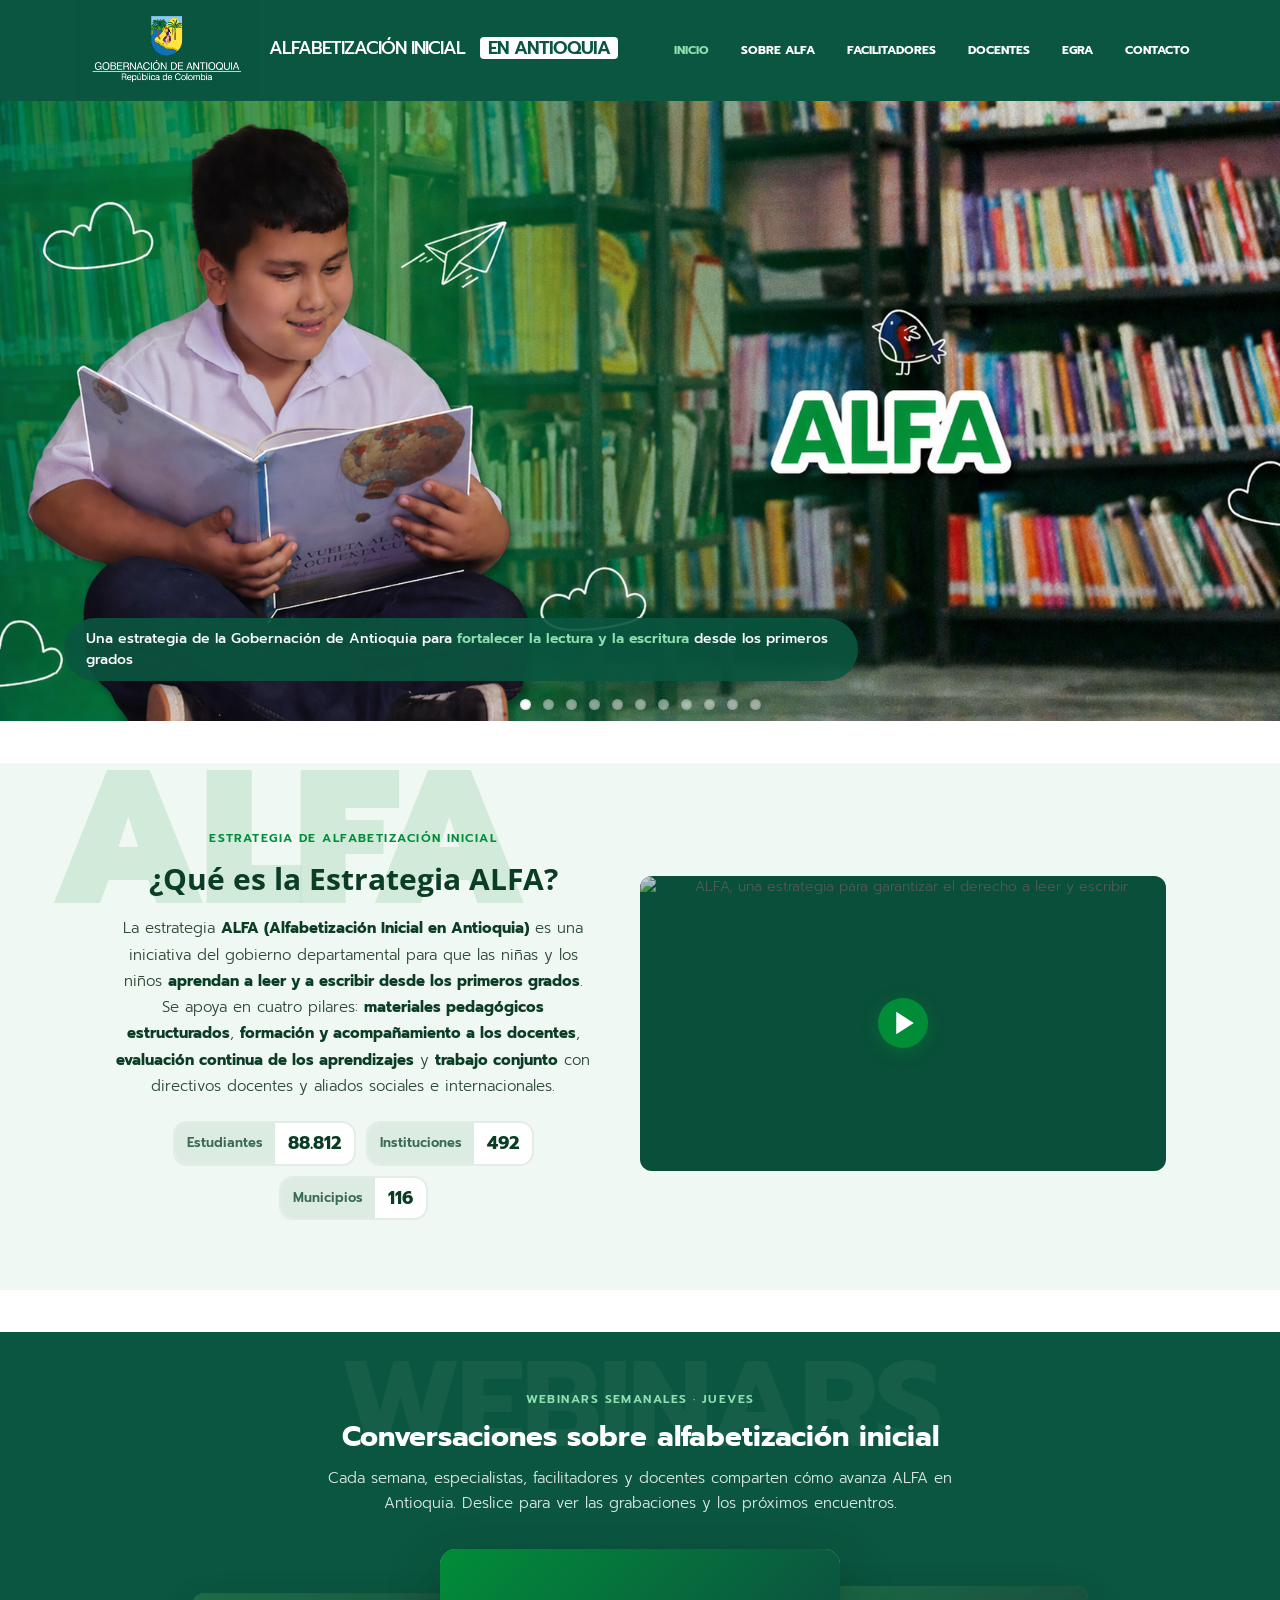
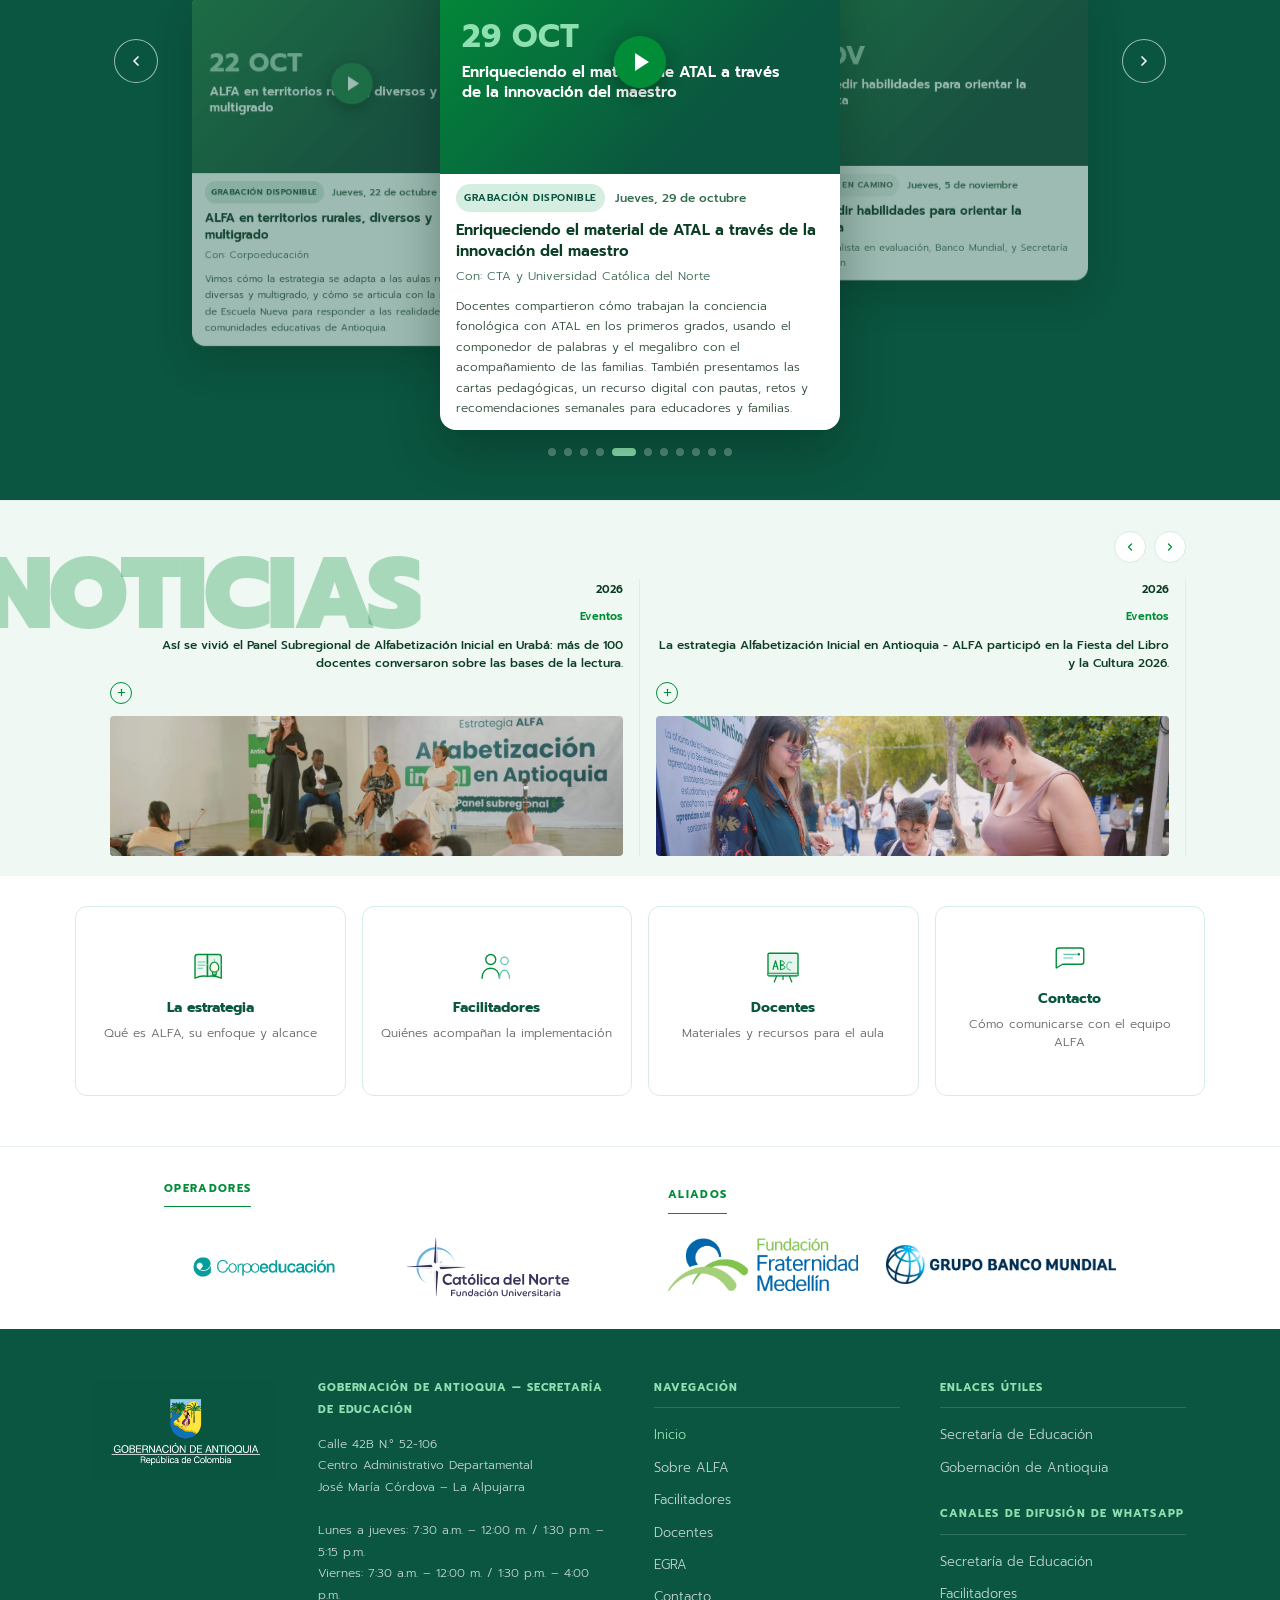
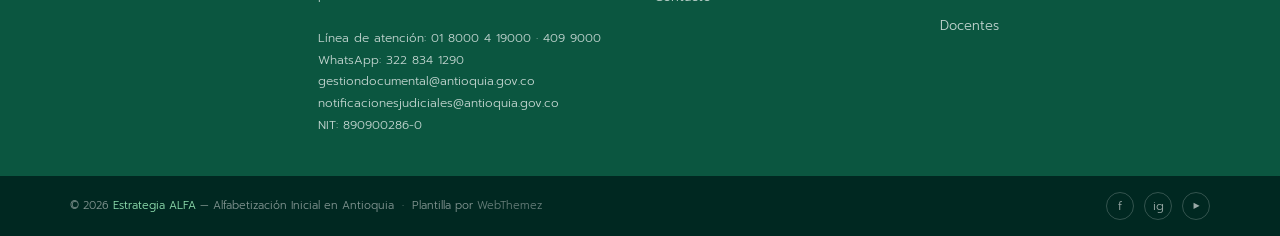
==== commit 3c5718af: "Index renovación y actualización de noticias y webianrs" ====
--- a/index.html
+++ b/index.html
@@ -64,63 +64,99 @@
             <ul class="slides">
               <li>
                 <img src="img/slides/foto_2.png" alt="" />
-                <div class="flex-caption">
-                    <h3><span style="color:#f8faf9;">Una estrategia para</span> <span style="color:#3AF9A2;">fortalecer la lectura y la escritura</span> <span style="color:#f8faf9;">con el acompañamiento del Banco Mundial.</span></h3> 
-                </div>
-              </li>
-              <li>
-                <img src="img/slides/fot_8.png" alt="" />
-                <div class="flex-caption">
-                    <div style="font-family:'Prompt',sans-serif;"></div>
-                    <h3><span style="color:#3AF9A2;">92.835</span> <span style="color:#f8faf9;">se beneficiarán</span></h3>
-					          <p>116 municipios · Transición, primero y segundo grado</p> 
-                </div>
-              </li>
-              <li>
-                <img src="img/slides/foto_5.png" alt="" />
-                <div class="flex-caption">
-                    <div style="font-family:'Prompt',sans-serif;"></div>
-                    <h3><span style="color:#f8faf9;">Tú tienes la</span> <span style="color:#3AF9A2;">  llave maestra</span></h3> 
-					          <p>Cada vez que logras que un niño comprenda lo que lee, le estás entregando una herramienta que usará toda la vida</p>  
-                </div>
+                <div class="flex-caption gal"><p>Una estrategia de la Gobernación de Antioquia para <span class="acc">fortalecer la lectura y la escritura</span> desde los primeros grados</p></div>
+              </li>
+              <li>
+                <img src="img/slides/fot_8.jpg" alt="" />
+                <div class="flex-caption gal"><p><span class="acc">88.812 estudiantes</span> de transición, primero y segundo en 492 instituciones educativas de 116 municipios</p></div>
+              </li>
+              <li>
+                <img src="img/slides/foto_5.jpg" alt="" />
+                <div class="flex-caption gal"><p>Leer y escribir <span class="acc">se aprende</span>, con una enseñanza explícita, sistemática y estructurada</p></div>
+              </li>
+              <!-- GALERÍA: para agregar una foto, copiar un <li> y cambiar la imagen y el texto -->
+              <li>
+                <img src="img/galeria/transicion_aula.jpg" alt="Estudiantes de primero con cuaderno de trabajo ATAL" style="object-position:center 55%;" />
+                <div class="flex-caption gal"><p>Estudiantes de primero con cuaderno de trabajo ATAL</p></div>
+              </li>
+              <li>
+                <img src="img/galeria/megalibro.jpg" alt="Lectura del cuento con el megalibro de ATAL" style="object-position:center 45%;" />
+                <div class="flex-caption gal"><p>Lectura del cuento con el megalibro de ATAL</p></div>
+              </li>
+              <li>
+                <img src="img/galeria/nino_leyendo.jpg" alt="Lectura en el aula con ATAL" style="object-position:center 35%;" />
+                <div class="flex-caption gal"><p>Lectura en el aula con ATAL</p></div>
+              </li>
+              <li>
+                <img src="img/galeria/acompanamiento.jpg" alt="Acompañamiento en el aula: trazo de letras con el cuaderno ATAL" style="object-position:center 50%;" />
+                <div class="flex-caption gal"><p>Acompañamiento en el aula: trazo de letras con el cuaderno ATAL</p></div>
+              </li>
+              <li>
+                <img src="img/galeria/materiales.jpg" alt="Materiales de ATAL y Kalulu que llegan a las instituciones educativas" style="object-position:center 50%;" />
+                <div class="flex-caption gal"><p>Materiales de ATAL y Kalulu que llegan a las instituciones educativas</p></div>
+              </li>
+              <li>
+                <img src="img/galeria/cuaderno_trazo.jpg" alt="Cuaderno de trabajo ATAL" style="object-position:center 40%;" />
+                <div class="flex-caption gal"><p>Cuaderno de trabajo ATAL</p></div>
+              </li>
+              <li>
+                <img src="img/galeria/libro_atal.jpg" alt="Libro de Aprendamos Todos a Leer" style="object-position:center 45%;" />
+                <div class="flex-caption gal"><p>Libro de Aprendamos Todos a Leer</p></div>
+              </li>
+              <li>
+                <img src="img/galeria/fiesta_libro.jpg" alt="ALFA en la Fiesta del Libro y la Cultura 2026" style="object-position:center 30%;" />
+                <div class="flex-caption gal"><p>ALFA en la Fiesta del Libro y la Cultura 2026</p></div>
               </li>
             </ul>
         </div>
 	<!-- end slider -->
+        <style>
+          #main-slider .flex-caption.gal{left:5%;right:auto;bottom:40px;width:auto;max-width:62%;padding:11px 22px;border-radius:999px;background:rgba(11,86,64,.9);}
+          #main-slider .flex-caption.gal p{margin:0;font-size:15px;line-height:1.45;text-align:left;color:#fff;font-weight:500;font-family:'Prompt',sans-serif;}
+          #main-slider .flex-caption.gal .acc{color:#8FE0B0;font-weight:600;}
+          @media (max-width:768px){
+            #main-slider .flex-caption.gal{display:block !important;left:12px !important;right:12px !important;width:auto !important;max-width:none;bottom:34px !important;border-radius:16px;padding:9px 14px;text-align:left !important;}
+            #main-slider .flex-caption.gal p{font-size:12.5px !important;}
+          }
+        </style>
  
 	</section>
 	<div class="content_white">
-  <div style="background:#f0f8f3; padding:60px 0; font-family:'Prompt',sans-serif;">
-    <div style="max-width:960px; margin:0 auto; padding:0 24px; display:flex; align-items:center; gap:48px; flex-wrap:wrap;">
-
-      <!-- TEXTO -->
-      <div style="flex:1.2; min-width:280px;">
-        <p style="font-size:12px; font-weight:600; letter-spacing:0.12em; text-transform:uppercase; color:#018d38; margin-bottom:12px;">
-          Estrategia de Alfabetización Inicial
-        </p>
-        <h2 style="font-size:30px; font-weight:700; color:#0b3d25; margin:0 0 16px; line-height:1.2;">
-          ¿Qué es la Estrategia ALFA?
-        </h2>
-        <div style="display:inline-flex; align-items:baseline; gap:8px; background:#018d38; color:#fff; border-radius:8px; padding:10px 18px; margin-bottom:20px;">
-          <span style="font-size:26px; font-weight:700; line-height:1;">92.835</span>
-          <span style="font-size:13px; font-weight:400; opacity:0.88;">estudiantes aprenden a leer este año</span>
-        </div>
-        <p style="font-size:15px; color:#2d4a38; line-height:1.75; margin:0 0 24px;">
-          En Antioquia hay niñas y niños que llegan al segundo grado sin saber leer.
-          ALFA existe para cambiar eso: con materiales basados en evidencia, formación docente
-          y acompañamiento directo en el aula, transforma la práctica pedagógica en
-          116 municipios no certificados del departamento, en articulación con el Banco Mundial.
-        </p>
-        <div style="display:flex; flex-wrap:wrap; gap:8px;position:center;">
-          <span style="font-size:12px; font-weight:500; padding:5px 12px; border-radius:20px; background:#d6ede2; color:#0b5640; border:1px solid #b3d9c5;">Transición · 1.° · 2.° grado</span>
-          <span style="font-size:12px; font-weight:500; padding:5px 12px; border-radius:20px; background:#d6ede2; color:#0b5640; border:1px solid #b3d9c5;">116 municipios</span>
-          <!--<span style="font-size:12px; font-weight:500; padding:5px 12px; border-radius:20px; background:#d6ede2; color:#0b5640; border:1px solid #b3d9c5;">Ciencia de la lectura</span>-->
-        </div>
-      </div>
-      <!-- FIN TEXTO -->
-
+<section id="que-es-alfa" class="qa-sec">
+  <style>
+    .qa-sec{background:#f0f8f3;padding:64px 0 70px;font-family:'Prompt',sans-serif;}
+    .qa-in{max-width:1100px;margin:0 auto;padding:0 24px;}
+    .qa-eyebrow{font-size:12px;font-weight:600;letter-spacing:.12em;text-transform:uppercase;color:#018d38;margin:0 0 12px;}
+    .qa-h2{font-size:30px;font-weight:700;color:#0b3d25;margin:0 0 18px;line-height:1.2;}
+    .qa-top{display:grid;grid-template-columns:1fr 1.1fr;gap:48px;align-items:center;}
+    .qa-lead{font-size:15px;color:#2d4a38;line-height:1.75;margin:0 0 22px;}
+    .qa-lead b{color:#0b3d25;}
+    .qa-stats{display:flex;flex-wrap:wrap;gap:10px;justify-content:center;}
+    .qa-stat{display:flex;align-items:stretch;background:#fff;border:2px solid #e3ece7;border-radius:14px;overflow:hidden;}
+    .qa-stat span{display:flex;align-items:center;padding:9px 12px;background:#dcece3;color:#3a6b55;font-weight:600;font-size:13px;}
+    .qa-stat b{display:flex;align-items:center;padding:9px 13px;font-size:18px;color:#0b3d25;}
+    .qa-video{position:relative;}
+    .qa-sec{position:relative;overflow:hidden;}
+    .qa-bg{position:absolute;left:4%;top:-18px;font-size:190px;font-weight:900;letter-spacing:-6px;line-height:1;color:rgba(1,141,56,0.13);pointer-events:none;user-select:none;z-index:0;font-family:'Prompt',sans-serif;}
+    .qa-in{position:relative;z-index:1;}
+    @media (max-width:900px){.qa-bg{font-size:110px;top:-6px;}}
+    @media (max-width:900px){.qa-top{grid-template-columns:1fr;}}
+  </style>
+  <div class="qa-bg" aria-hidden="true">ALFA</div>
+  <div class="qa-in">
+    <div class="qa-top">
+      <div>
+        <p class="qa-eyebrow">Estrategia de Alfabetización Inicial</p>
+        <h2 class="qa-h2">¿Qué es la Estrategia ALFA?</h2>
+        <p class="qa-lead">La estrategia <b>ALFA (Alfabetización Inicial en Antioquia)</b> es una iniciativa del gobierno departamental para que las niñas y los niños <b>aprendan a leer y a escribir desde los primeros grados</b>. Se apoya en cuatro pilares: <b>materiales pedagógicos estructurados</b>, <b>formación y acompañamiento a los docentes</b>, <b>evaluación continua de los aprendizajes</b> y <b>trabajo conjunto</b> con directivos docentes y aliados sociales e internacionales.</p>
+        <div class="qa-stats">
+          <div class="qa-stat"><span>Estudiantes</span><b>88.812</b></div>
+          <div class="qa-stat"><span>Instituciones</span><b>492</b></div>
+          <div class="qa-stat"><span>Municipios</span><b>116</b></div>
+        </div>
+      </div>
       <!-- VIDEO -->
-      <div style="flex:1.3; min-width:280px;">
+      <div class="qa-video">
         <div id="alfaVideo"
              style="position:relative; aspect-ratio:16/9; border-radius:12px; overflow:hidden; cursor:pointer; background:#0b5640;"
              onclick="this.innerHTML='<iframe src=&quot;https://www.youtube.com/embed/i4lVUfnXApE?autoplay=1&amp;rel=0&quot; title=&quot;ALFA, una estrategia para garantizar el derecho a leer y escribir&quot; style=&quot;position:absolute;inset:0;width:100%;height:100%;border:0;&quot; allow=&quot;autoplay; encrypted-media&quot; allowfullscreen></iframe>'; this.style.cursor='default'; this.onclick=null;"
@@ -138,9 +174,9 @@
         </div>
       </div>
       <!-- FIN VIDEO -->
-
     </div>
   </div>
+</section>
 </div>
 <!-- FIN QUÉ ES ALFA -->
 
@@ -185,6 +221,18 @@
 
     <div class="ns-wrap" id="nsWrap">
       <div class="ns-track" id="nsTrack">
+
+        <!-- NOTICIA 10-->
+        <div class="ns-card">
+          <p class="ns-date">2026</p>
+          <p class="ns-cat">Eventos</p>
+          <p class="ns-title">Así se vivió el Panel Subregional de Alfabetización Inicial en Urabá: más de 100 docentes conversaron sobre las bases de la lectura.</p>
+          <a href="https://www.instagram.com/p/DfSXjAgif7-/" target="_blank" class="ns-plus">
+            <svg width="11" height="11" viewBox="0 0 24 24" fill="none" stroke-width="2.5" stroke-linecap="round"><line x1="12" y1="5" x2="12" y2="19"/><line x1="5" y1="12" x2="19" y2="12"/></svg>
+          </a>
+          <!-- IMAGEN -->
+          <img class="ns-img" src="img/noticias/noticia_10.jpg" alt="Panel Subregional de Alfabetización Inicial en Urabá"> 
+        </div>
 
          <!-- NOTICIA 8-->
         <div class="ns-card">
@@ -451,33 +499,36 @@
 
       <!-- OPERADORES -->
       <div class="al-left">
-        <span class="al-label">Aliados operadores</span>
+        <span class="al-label">Operadores</span>
         <div style="display:flex; gap:24px; margin-top:12px; max-width:500px;">
 
           <!-- COLUMNA 1 -->
           <div class="al-fade-wrap" id="alFadeWrap1" style="flex:1;">
             <div class="al-fade-logo active">
-              <img src="img/aliados/Fundacion-Fraternidad-de-Medellin-1.png" alt="Fraternidad Medellín" style="max-width:180px; max-height:80px; object-fit:contain;">
-            </div>
-            <div class="al-fade-logo">
               <img src="img/aliados/corpoeducacion.png" alt="Corpoeducación" style="max-width:180px; max-height:80px; object-fit:contain;">
             </div>
             <div class="al-fade-logo">
               <img src="img/aliados/rotor.png" alt="ROTOR" style="max-width:180px; max-height:80px; object-fit:contain;">
+            </div>
+            <div class="al-fade-logo">
+              <img src="img/aliados/cta.jpg" alt="CTA" style="max-width:180px; max-height:80px; object-fit:contain;">
+            </div>
+            <div class="al-fade-logo">
+              <img src="img/aliados/secretos_para_contar.png" alt="Secretos para Contar" style="max-width:180px; max-height:80px; object-fit:contain;">
             </div>
           </div>
 
           <!-- COLUMNA 2 -->
           <div class="al-fade-wrap" id="alFadeWrap2" style="flex:1;">
             <div class="al-fade-logo active">
-              <img src="img/aliados/cta.jpg" alt="CTA" style="max-width:180px; max-height:80px; object-fit:contain;">
+              <img src="img/aliados/ucn.svg" alt="U. Católica del Norte" style="max-width:180px; max-height:80px; object-fit:contain;">
             </div>
             <div class="al-fade-logo">
-              <img src="img/aliados/ucn.svg" alt="U. Católica del Norte" style="max-width:180px; max-height:80px; object-fit:contain;">
-            </div>
-            <!--div class="al-fade-logo">
-              <img src="img/aliados/activa.png" alt="ACTIVA" style="max-width:180px; max-height:80px; object-fit:contain;">
-            </div> -->
+              <img src="img/aliados/Comfama.png" alt="Comfama" style="max-width:180px; max-height:80px; object-fit:contain;">
+            </div>
+            <div class="al-fade-logo">
+              <img src="img/aliados/Sin_fronteras.png" alt="Sin Fronteras" style="max-width:180px; max-height:80px; object-fit:contain;">
+            </div>
           </div>
 
         </div>
@@ -485,11 +536,13 @@
 
       <div class="al-divider"></div>
 
-      <!-- BANCO MUNDIAL -->
+      <!-- ALIADOS -->
       <div class="al-right">
-        <span class="al-right-label">Aliado técnico</span>
-        
-        <img src="img/aliados/bm_2.png" alt="Banco Mundial" style="max-width:270px; max-height:80px; object-fit:contain;">
+        <span class="al-right-label">Aliados</span>
+        <div style="display:flex; align-items:center; gap:28px; flex-wrap:wrap; justify-content:center;">
+          <img src="img/aliados/Fundacion-Fraternidad-de-Medellin-1.png" alt="Fundación Fraternidad Medellín" style="max-width:190px; max-height:80px; object-fit:contain;">
+          <img src="img/aliados/bm_2.png" alt="Banco Mundial" style="max-width:230px; max-height:80px; object-fit:contain;">
+        </div>
       </div>
 
     </div><!-- cierre al-split -->
@@ -525,7 +578,7 @@
 
       <!-- COLUMNA 2: Contacto -->
       <div>
-       <p style="font-size:11px; font-weight:700; color:#3AF9A2; letter-spacing:0.08em; text-transform:uppercase; margin:0 0 12px; font-family:'Prompt',sans-serif;">Gobernación de Antioquia — Secretaría de Educación</p>
+       <p style="font-size:11px; font-weight:700; color:#8FE0B0; letter-spacing:0.08em; text-transform:uppercase; margin:0 0 12px; font-family:'Prompt',sans-serif;">Gobernación de Antioquia — Secretaría de Educación</p>
       <p style="font-size:12px; color:rgba(255,255,255,0.75); line-height:1.8; margin:0; font-family:'Prompt',sans-serif;">
         Calle 42B N.° 52-106<br>
         Centro Administrativo Departamental<br>
@@ -542,9 +595,9 @@
 
     <!-- COLUMNA 2: Navegación -->
     <div>
-      <p style="font-size:11px; font-weight:700; color:#3AF9A2; letter-spacing:0.1em; text-transform:uppercase; margin:0 0 16px; padding-bottom:8px; border-bottom:1px solid rgba(255,255,255,0.15); font-family:'Prompt',sans-serif;">Navegación</p>
+      <p style="font-size:11px; font-weight:700; color:#8FE0B0; letter-spacing:0.1em; text-transform:uppercase; margin:0 0 16px; padding-bottom:8px; border-bottom:1px solid rgba(255,255,255,0.15); font-family:'Prompt',sans-serif;">Navegación</p>
       <ul style="list-style:none; margin:0; padding:0;">
-        <li style="margin-bottom:10px;"><a href="index.html" style="font-size:13px; color:#3AF9A2; text-decoration:none; font-family:'Prompt',sans-serif;">Inicio</a></li>
+        <li style="margin-bottom:10px;"><a href="index.html" style="font-size:13px; color:#8FE0B0; text-decoration:none; font-family:'Prompt',sans-serif;">Inicio</a></li>
         <li style="margin-bottom:10px;"><a href="alfa.html" style="font-size:13px; color:rgba(255,255,255,0.75); text-decoration:none; font-family:'Prompt',sans-serif;">Sobre ALFA</a></li>
         <li style="margin-bottom:10px;"><a href="facilitadores.html" style="font-size:13px; color:rgba(255,255,255,0.75); text-decoration:none; font-family:'Prompt',sans-serif;">Facilitadores</a></li>
         <li style="margin-bottom:10px;"><a href="docentes.html" style="font-size:13px; color:rgba(255,255,255,0.75); text-decoration:none; font-family:'Prompt',sans-serif;">Docentes</a></li>
@@ -555,13 +608,13 @@
 
     <!-- COLUMNA 3: Enlaces útiles -->
     <div>
-      <p style="font-size:11px; font-weight:700; color:#3AF9A2; letter-spacing:0.1em; text-transform:uppercase; margin:0 0 16px; padding-bottom:8px; border-bottom:1px solid rgba(255,255,255,0.15); font-family:'Prompt',sans-serif;">Enlaces útiles</p>
+      <p style="font-size:11px; font-weight:700; color:#8FE0B0; letter-spacing:0.1em; text-transform:uppercase; margin:0 0 16px; padding-bottom:8px; border-bottom:1px solid rgba(255,255,255,0.15); font-family:'Prompt',sans-serif;">Enlaces útiles</p>
       <ul style="list-style:none; margin:0; padding:0;">
         <li style="margin-bottom:10px;"><a href="https://www.seduca.gov.co" target="_blank" style="font-size:13px; color:rgba(255,255,255,0.75); text-decoration:none; font-family:'Prompt',sans-serif;">Secretaría de Educación</a></li>
         <li style="margin-bottom:10px;"><a href="https://www.antioquia.gov.co" target="_blank" style="font-size:13px; color:rgba(255,255,255,0.75); text-decoration:none; font-family:'Prompt',sans-serif;">Gobernación de Antioquia</a></li>
         <!--<li style="margin-bottom:10px;"><a href="https://www.worldbank.org" target="_blank" style="font-size:13px; color:rgba(255,255,255,0.75); text-decoration:none; font-family:'Prompt',sans-serif;">Banco Mundial</a></li>-->
       </ul>
-      <p style="font-size:11px; font-weight:700; color:#3AF9A2; letter-spacing:0.1em; text-transform:uppercase; margin:24px 0 16px; padding-bottom:8px; border-bottom:1px solid rgba(255,255,255,0.15); font-family:'Prompt',sans-serif;">Canales de difusión de WhatsApp</p>
+      <p style="font-size:11px; font-weight:700; color:#8FE0B0; letter-spacing:0.1em; text-transform:uppercase; margin:24px 0 16px; padding-bottom:8px; border-bottom:1px solid rgba(255,255,255,0.15); font-family:'Prompt',sans-serif;">Canales de difusión de WhatsApp</p>
       <ul style="list-style:none; margin:0; padding:0;">
         <li style="margin-bottom:10px;"><a href="https://whatsapp.com/channel/0029VbBrGVa30LKVAiZVA22T" style="font-size:13px; color:rgba(255,255,255,0.75); text-decoration:none; font-family:'Prompt',sans-serif;">Secretaría de Educación</a></li>
         <li style="margin-bottom:10px;"><a href="https://whatsapp.com/channel/0029VbCYNWNDp2Q0NLnmLe2f" style="font-size:13px; color:rgba(255,255,255,0.75); text-decoration:none; font-family:'Prompt',sans-serif;">Facilitadores</a></li>
@@ -575,7 +628,7 @@
   <div style="background:#002821; margin-top:40px; padding:16px 24px;">
     <div style="max-width:1140px; margin:0 auto; display:flex; align-items:center; justify-content:space-between; flex-wrap:wrap; gap:12px;">
       <p style="font-size:11px; color:rgba(255,255,255,0.5); margin:0; font-family:'Prompt',sans-serif;">
-        © 2026 <span style="color:#3AF9A2;">Estrategia ALFA</span> — Alfabetización Inicial en Antioquia &nbsp;·&nbsp; Plantilla por <a href="http://webthemez.com" target="_blank" style="color:rgba(255,255,255,0.4); text-decoration:none;">WebThemez</a>
+        © 2026 <span style="color:#8FE0B0;">Estrategia ALFA</span> — Alfabetización Inicial en Antioquia &nbsp;·&nbsp; Plantilla por <a href="http://webthemez.com" target="_blank" style="color:rgba(255,255,255,0.4); text-decoration:none;">WebThemez</a>
       </p>
       <div style="display:flex; gap:10px;">
         <a href="https://www.facebook.com/SecretariaEducacionAntioquia" title="Facebook" style="width:28px; height:28px; border-radius:50%; border:1px solid rgba(255,255,255,0.2); display:flex; align-items:center; justify-content:center; color:rgba(255,255,255,0.6); font-size:12px; text-decoration:none; font-family:'Prompt',sans-serif;">f</a>
@@ -586,7 +639,7 @@
   </div>
 
   <style>
-    footer a:hover { color:#3AF9A2 !important; }
+    footer a:hover { color:#8FE0B0 !important; }
     @media (max-width: 768px) {
       footer > div:first-child { grid-template-columns: 1fr !important; }
     }
--- a/css/style.css
+++ b/css/style.css
@@ -111,7 +111,7 @@
     -ms-transition: all .3s ease;
     -o-transition: all .3s ease;
     transition: all .3s ease;
-	color: #3AF9A2 !important;
+	color: #8FE0B0 !important;
 	background: transparent !important;
 }
 
@@ -225,7 +225,7 @@
 
 .navbar .nav a:hover {
 	background: none;
-	color: #3AF9A2 !important;
+	color: #8FE0B0 !important;
 }
 
 .navbar .nav > .active > a,.navbar .nav > .active > a:hover {
@@ -265,7 +265,7 @@
   content:none;
 }
 .navbar-default .navbar-nav>.active>a, .navbar-default .navbar-nav>.active>a:hover, .navbar-default .navbar-nav>.active>a:focus {
-color: #3AF9A2; 
+color: #8FE0B0; 
 /* background: #52C2AD; */
 /* border: 1px solid #3AA994 !important; */
 }
@@ -1952,7 +1952,7 @@
     inset: 0;
     font-size: 200px;
     font-weight: 900;
-    color: rgba(58,249,162,0.04);
+    color: rgba(143,224,176,0.04);
     display: flex;
     align-items: center;
     justify-content: center;
@@ -1965,7 +1965,7 @@
     font-weight: 700;
     letter-spacing: 0.14em;
     text-transform: uppercase;
-    color: #3AF9A2;
+    color: #8FE0B0;
     margin-bottom: 12px;
     font-family: 'Prompt', sans-serif;
   }
@@ -1977,7 +1977,7 @@
     margin-bottom: 16px;
     font-family: 'Prompt', sans-serif;
   }
-  .alfa-hero h1 span { color: #3AF9A2; }
+  .alfa-hero h1 span { color: #8FE0B0; }
   .alfa-hero-sub {
     font-size: 15px;
     color: rgba(255,255,255,0.75);
@@ -1998,7 +1998,7 @@
   .alfa-hero-stat-num {
     font-size: 30px;
     font-weight: 700;
-    color: #3AF9A2;
+    color: #8FE0B0;
     display: block;
     font-family: 'Prompt', sans-serif;
   }
@@ -2135,7 +2135,7 @@
 
   /* ECOSISTEMA */
   .alfa-eco { background: #0b5640; }
-  .alfa-eco .alfa-eyebrow { color: #3AF9A2; }
+  .alfa-eco .alfa-eyebrow { color: #8FE0B0; }
   .alfa-eco .alfa-section-title { color: #fff; }
   .alfa-eco-grid {
     display: grid;
@@ -2153,7 +2153,7 @@
     width: 36px;
     height: 36px;
     border-radius: 50%;
-    background: #3AF9A2;
+    background: #8FE0B0;
     color: #0b5640;
     font-size: 16px;
     font-weight: 700;
@@ -2248,7 +2248,7 @@
     font-weight: 700;
     letter-spacing: 0.14em;
     text-transform: uppercase;
-    color: #3AF9A2;
+    color: #8FE0B0;
     margin-bottom: 12px;
     font-family: 'Prompt', sans-serif;
   }
@@ -2260,7 +2260,7 @@
     margin-bottom: 16px;
     font-family: 'Prompt', sans-serif;
   }
-  .doc-hero h1 span { color: #3AF9A2; }
+  .doc-hero h1 span { color: #8FE0B0; }
   .doc-hero-sub {
     font-size: 15px;
     color: rgba(255,255,255,0.78);
@@ -2281,7 +2281,7 @@
   .doc-hero-stat-num {
     font-size: 28px;
     font-weight: 700;
-    color: #3AF9A2;
+    color: #8FE0B0;
     font-family: 'Prompt', sans-serif;
   }
   .doc-hero-stat-label {
@@ -2544,7 +2544,7 @@
     inset: 0;
     font-size: 140px;
     font-weight: 900;
-    color: rgba(58,249,162,0.04);
+    color: rgba(143,224,176,0.04);
     display: flex;
     align-items: center;
     justify-content: center;
@@ -2558,7 +2558,7 @@
     font-weight: 700;
     letter-spacing: 0.14em;
     text-transform: uppercase;
-    color: #3AF9A2;
+    color: #8FE0B0;
     margin-bottom: 12px;
     font-family: 'Prompt', sans-serif;
   }
@@ -2570,7 +2570,7 @@
     margin-bottom: 16px;
     font-family: 'Prompt', sans-serif;
   }
-  .fac-hero h1 span { color: #3AF9A2; }
+  .fac-hero h1 span { color: #8FE0B0; }
   .fac-hero-sub {
     font-size: 15px;
     color: rgba(255,255,255,0.78);
@@ -2596,7 +2596,7 @@
     border-radius: 8px;
     padding: 12px 20px;
   }
-  .fac-hero-stat-num { font-size: 24px; font-weight: 700; color: #3AF9A2; font-family: 'Prompt', sans-serif; }
+  .fac-hero-stat-num { font-size: 24px; font-weight: 700; color: #8FE0B0; font-family: 'Prompt', sans-serif; }
   .fac-hero-stat-label { font-size: 13px; color: rgba(255,255,255,0.7); font-family: 'Prompt', sans-serif; }
 
   /* ÍNDICE STICKY */
@@ -2714,7 +2714,7 @@
   }
   .fac-dia-badge {
     background: #0b5640;
-    color: #3AF9A2;
+    color: #8FE0B0;
     font-size: 11px;
     font-weight: 700;
     padding: 4px 14px;
@@ -2992,7 +2992,7 @@
     inset: 0;
     font-size: 140px;
     font-weight: 900;
-    color: rgba(58,249,162,0.04);
+    color: rgba(143,224,176,0.04);
     display: flex;
     align-items: center;
     justify-content: center;
@@ -3004,7 +3004,7 @@
     font-weight: 700;
     letter-spacing: 0.14em;
     text-transform: uppercase;
-    color: #3AF9A2;
+    color: #8FE0B0;
     margin-bottom: 12px;
     font-family: 'Prompt', sans-serif;
   }
@@ -3016,7 +3016,7 @@
     margin-bottom: 16px;
     font-family: 'Prompt', sans-serif;
   }
-  .con-hero h1 span { color: #3AF9A2; }
+  .con-hero h1 span { color: #8FE0B0; }
   .con-hero-sub {
     font-size: 15px;
     color: rgba(255,255,255,0.78);
@@ -3311,7 +3311,7 @@
   #webinars.wb-sec{position:relative;overflow:hidden;background:#0b5640;padding:56px 0 44px;font-family:'Prompt',sans-serif;}
   #webinars .wb-bg{position:absolute;top:14px;left:50%;transform:translateX(-50%);font-size:120px;font-weight:700;color:rgba(255,255,255,0.05);letter-spacing:-3px;line-height:1;white-space:nowrap;pointer-events:none;user-select:none;font-family:'Prompt',sans-serif;}
   #webinars .wb-head{position:relative;max-width:720px;margin:0 auto 32px;padding:0 24px;text-align:center;}
-  #webinars .wb-eyebrow{font-family:'Prompt',sans-serif !important;font-size:12px;font-weight:600;letter-spacing:.12em;text-transform:uppercase;color:#3AF9A2 !important;margin:0 0 10px;}
+  #webinars .wb-eyebrow{font-family:'Prompt',sans-serif !important;font-size:12px;font-weight:600;letter-spacing:.12em;text-transform:uppercase;color:#8FE0B0 !important;margin:0 0 10px;}
   #webinars .wb-h2{font-family:'Prompt',sans-serif !important;font-size:28px;font-weight:700;color:#ffffff !important;margin:0 0 12px;line-height:1.2;}
   #webinars .wb-lead{font-family:'Prompt',sans-serif !important;font-size:15px;color:rgba(255,255,255,.85) !important;line-height:1.7;margin:0;}
   #webinars .wb-stage{position:relative;max-width:1100px;margin:0 auto;}
@@ -3321,14 +3321,14 @@
   #webinars .wb-media{position:relative;aspect-ratio:16/9;background:#018d38;overflow:hidden;}
   #webinars .wb-media img,#webinars .wb-media iframe{position:absolute;inset:0;width:100%;height:100%;object-fit:cover;border:0;display:block;}
   #webinars .wb-poster{position:absolute;inset:0;background:linear-gradient(135deg,#018d38 0%,#0b5640 70%);display:flex;flex-direction:column;justify-content:center;padding:24px 28px;}
-  #webinars .wb-poster-date{font-family:'Prompt',sans-serif !important;font-size:40px;font-weight:700;line-height:1;color:#3AF9A2 !important;margin:0 0 10px;text-transform:uppercase;}
+  #webinars .wb-poster-date{font-family:'Prompt',sans-serif !important;font-size:40px;font-weight:700;line-height:1;color:#8FE0B0 !important;margin:0 0 10px;text-transform:uppercase;}
   #webinars .wb-poster-title{font-family:'Prompt',sans-serif !important;font-size:18px;font-weight:600;line-height:1.3;margin:0;max-width:90%;color:#ffffff !important;}
   #webinars .wb-play{position:absolute;top:50%;left:50%;transform:translate(-50%,-50%);width:60px;height:60px;border-radius:50%;border:none;background:#018d38;box-shadow:0 6px 20px rgba(0,0,0,.35);display:flex;align-items:center;justify-content:center;cursor:pointer;transition:transform .2s;}
   #webinars .wb-play:hover{transform:translate(-50%,-50%) scale(1.08);}
   #webinars .wb-info{padding:16px 20px 20px;}
   #webinars .wb-meta{display:flex;align-items:center;gap:10px;flex-wrap:wrap;margin:0 0 8px;}
   #webinars .wb-badge{font-family:'Prompt',sans-serif;font-size:11px;font-weight:600;letter-spacing:.06em;text-transform:uppercase;padding:4px 10px;border-radius:20px;background:#d6ede2;color:#0b5640;}
-  #webinars .wb-badge.next{background:#3AF9A2;color:#0b3d25;}
+  #webinars .wb-badge.next{background:#8FE0B0;color:#0b3d25;}
   #webinars .wb-badge.soon{background:#eef2f0;color:#4a6b5b;}
   #webinars .wb-date{font-family:'Prompt',sans-serif;font-size:13px;color:#2f6b4c;font-weight:500;}
   #webinars .wb-title{font-family:'Prompt',sans-serif !important;font-size:17px;font-weight:600;color:#0b3d25 !important;margin:0 0 6px;line-height:1.35;}
@@ -3339,7 +3339,7 @@
   #webinars .wb-prev{left:24px;} #webinars .wb-next{right:24px;}
   #webinars .wb-dots{display:flex;justify-content:center;gap:8px;margin-top:8px;position:relative;}
   #webinars .wb-dot{width:8px;height:8px;border-radius:50%;border:none;padding:0;background:rgba(255,255,255,.3);cursor:pointer;transition:all .3s;}
-  #webinars .wb-dot.on{width:24px;border-radius:4px;background:#3AF9A2;}
+  #webinars .wb-dot.on{width:24px;border-radius:4px;background:#8FE0B0;}
 
   /* Tarjetas más pequeñas */
 #webinars .wb-card{width:min(400px,84vw);}
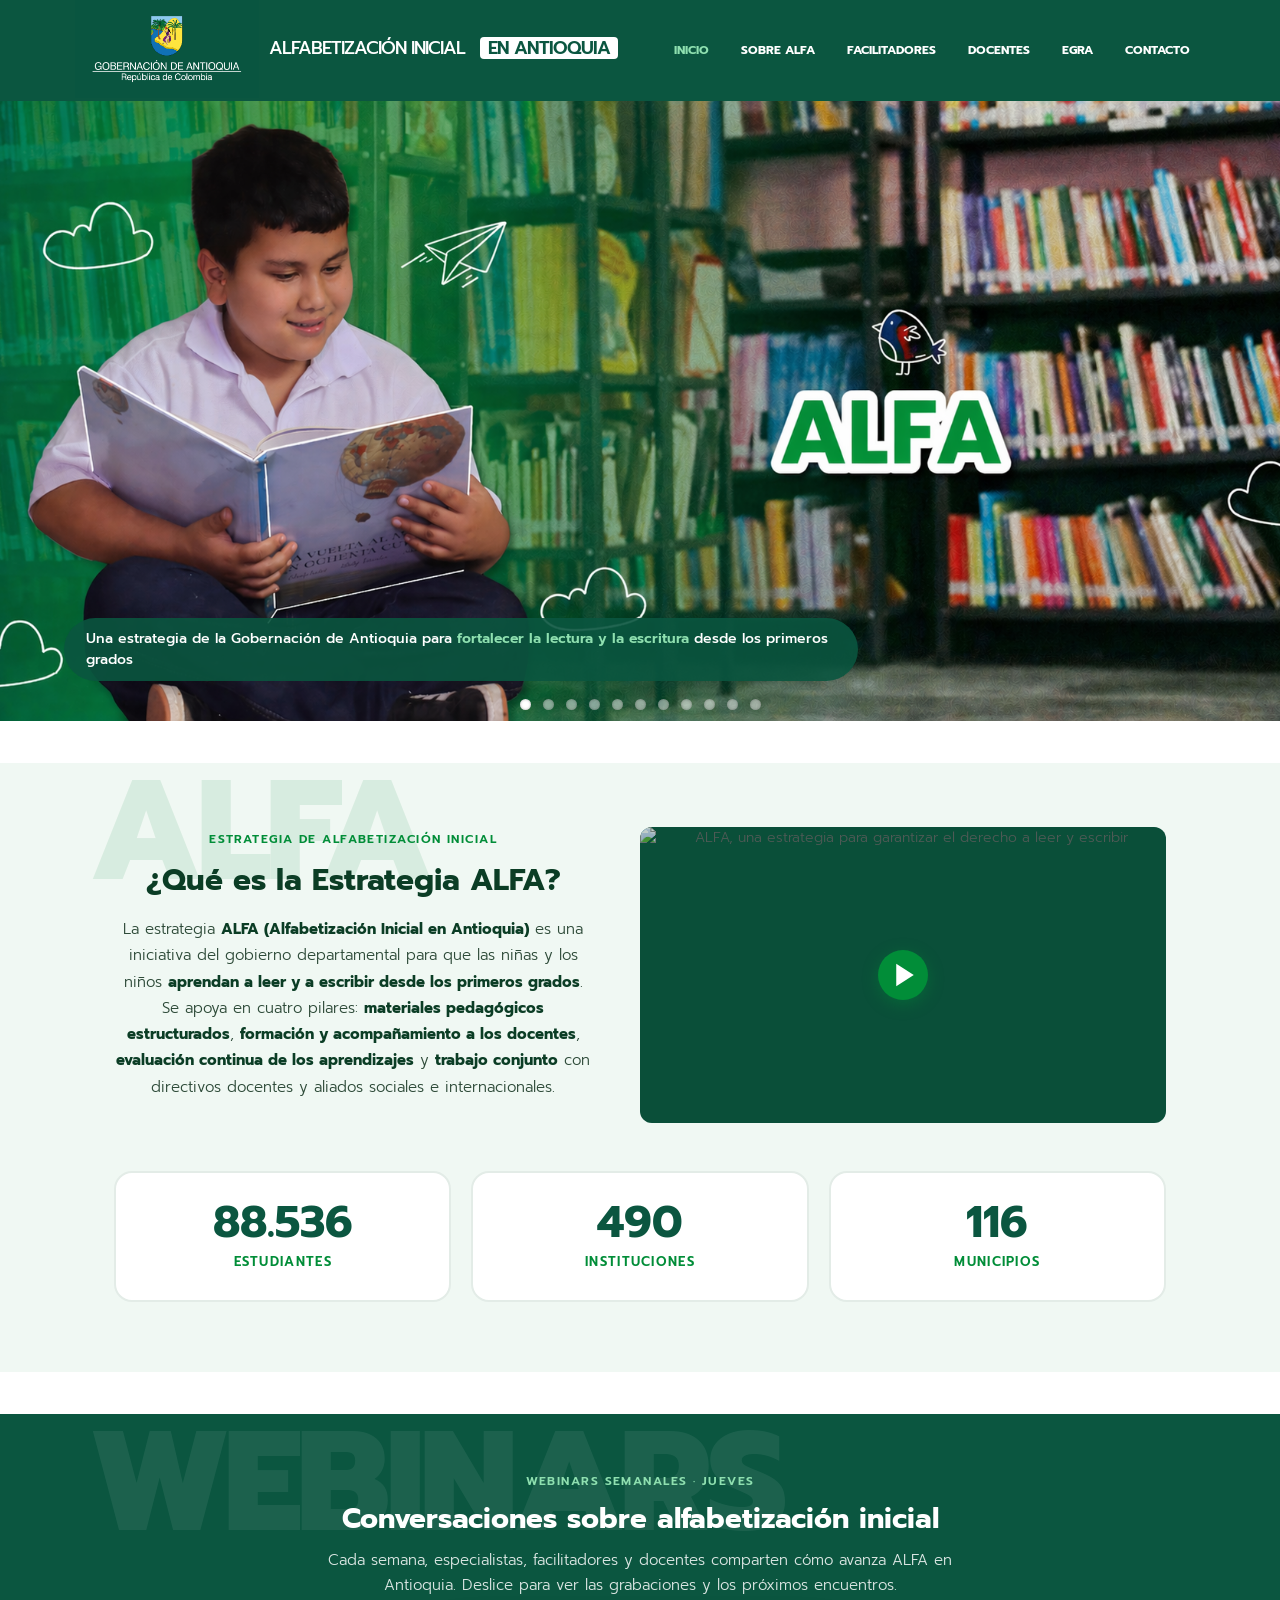
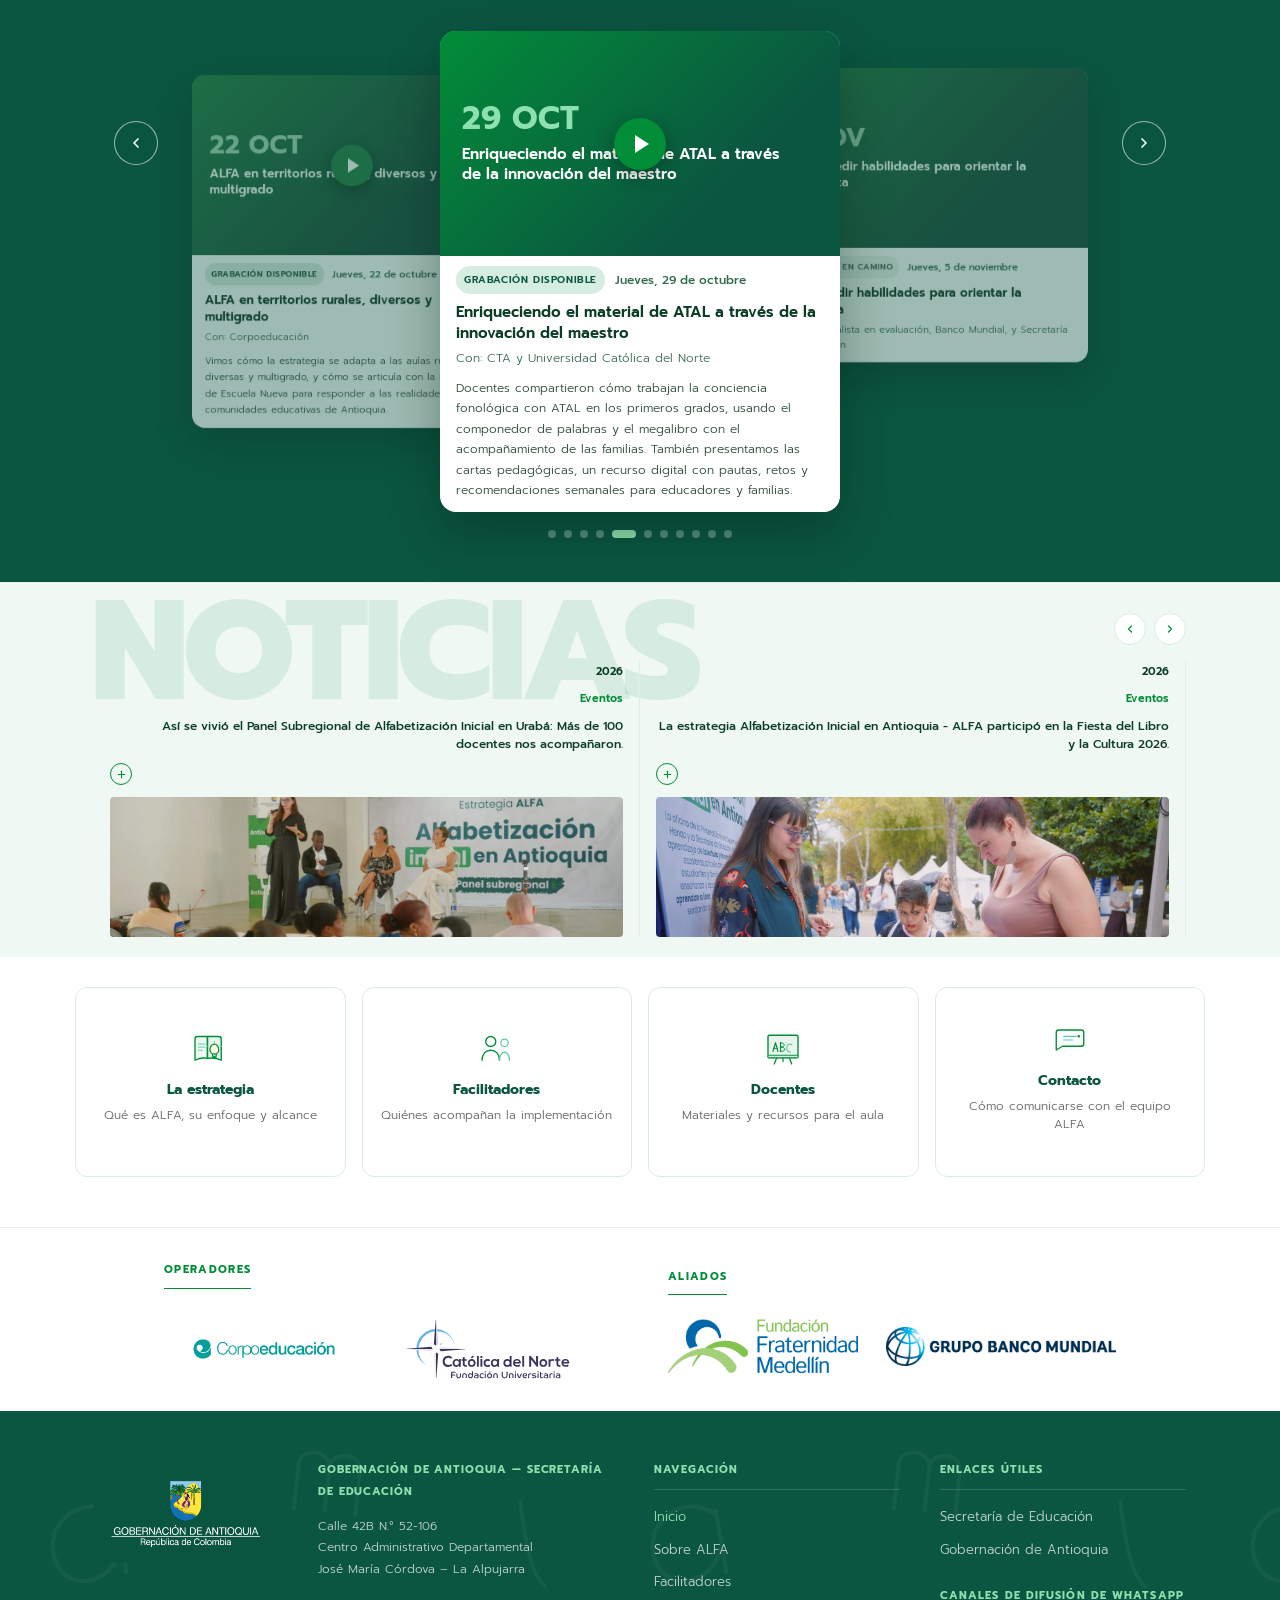
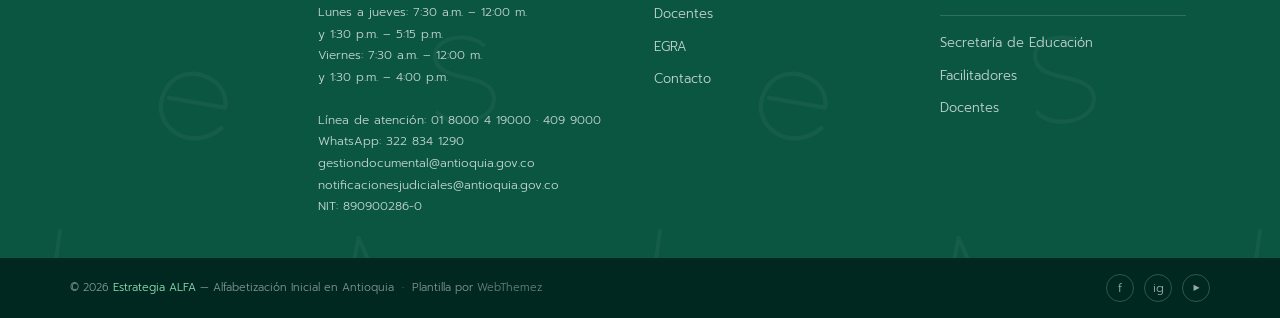
==== commit 87de65bc: "Contadores inicio, footer" ====
--- a/index.html
+++ b/index.html
@@ -51,7 +51,6 @@
             <li ><a href="egra.html">EGRA</a></li>
 						<li><a href="contact.html">Contacto</a></li>
                 </ul>
-                    </ul>
                 </div>
             </div>
         </div>
@@ -71,7 +70,7 @@
                 <div class="flex-caption gal"><p><span class="acc">88.812 estudiantes</span> de transición, primero y segundo en 492 instituciones educativas de 116 municipios</p></div>
               </li>
               <li>
-                <img src="img/slides/foto_5.jpg" alt="" />
+                <img src="img/slides/foto_3.JPG" alt="" />
                 <div class="flex-caption gal"><p>Leer y escribir <span class="acc">se aprende</span>, con una enseñanza explícita, sistemática y estructurada</p></div>
               </li>
               <!-- GALERÍA: para agregar una foto, copiar un <li> y cambiar la imagen y el texto -->
@@ -131,11 +130,20 @@
     .qa-top{display:grid;grid-template-columns:1fr 1.1fr;gap:48px;align-items:center;}
     .qa-lead{font-size:15px;color:#2d4a38;line-height:1.75;margin:0 0 22px;}
     .qa-lead b{color:#0b3d25;}
-    .qa-stats{display:flex;flex-wrap:wrap;gap:10px;justify-content:center;}
-    .qa-stat{display:flex;align-items:stretch;background:#fff;border:2px solid #e3ece7;border-radius:14px;overflow:hidden;}
-    .qa-stat span{display:flex;align-items:center;padding:9px 12px;background:#dcece3;color:#3a6b55;font-weight:600;font-size:13px;}
-    .qa-stat b{display:flex;align-items:center;padding:9px 13px;font-size:18px;color:#0b3d25;}
+    .qa-stats{display:grid;grid-template-columns:repeat(3,1fr);gap:20px;margin-top:48px;}
+    .qa-stat{display:flex;flex-direction:column;align-items:center;gap:4px;background:#fff;border:2px solid #e3ece7;border-radius:18px;padding:26px 16px;text-align:center;}
+    .qa-stat b{font-size:44px;font-weight:700;line-height:1.1;color:#0b5640;font-variant-numeric:tabular-nums;}
+    .qa-stat span{font-size:13px;font-weight:600;letter-spacing:.1em;text-transform:uppercase;color:#018d38;}
+    @media (max-width:600px){.qa-stats{grid-template-columns:1fr;gap:12px;margin-top:32px;}.qa-stat b{font-size:36px;}}
     .qa-video{position:relative;}
+    #alfaVideo{position:relative;aspect-ratio:16/9;border-radius:12px;overflow:hidden;cursor:pointer;background:#0b5640;}
+    #alfaVideo img,#alfaVideo iframe{position:absolute;inset:0;width:100%;height:100%;border:0;object-fit:cover;display:block;}
+    #alfaVideo .overlay{position:absolute;inset:0;background:rgba(11,56,37,.25);display:flex;align-items:center;justify-content:center;transition:background .2s;}
+    #alfaVideo .playbtn{width:50px;height:50px;border-radius:50%;background:#018d38;display:flex;align-items:center;justify-content:center;box-shadow:0 4px 16px rgba(1,141,56,.4);transition:transform .2s;}
+    #alfaVideo .playbtn svg{margin-left:4px;}
+    #alfaVideo:hover .overlay,#alfaVideo:focus-visible .overlay{background:rgba(11,56,37,.45);}
+    #alfaVideo:hover .playbtn,#alfaVideo:focus-visible .playbtn{transform:scale(1.08);}
+    #alfaVideo.playing{cursor:default;}
     .qa-sec{position:relative;overflow:hidden;}
     .qa-bg{position:absolute;left:4%;top:-18px;font-size:190px;font-weight:900;letter-spacing:-6px;line-height:1;color:rgba(1,141,56,0.13);pointer-events:none;user-select:none;z-index:0;font-family:'Prompt',sans-serif;}
     .qa-in{position:relative;z-index:1;}
@@ -149,31 +157,28 @@
         <p class="qa-eyebrow">Estrategia de Alfabetización Inicial</p>
         <h2 class="qa-h2">¿Qué es la Estrategia ALFA?</h2>
         <p class="qa-lead">La estrategia <b>ALFA (Alfabetización Inicial en Antioquia)</b> es una iniciativa del gobierno departamental para que las niñas y los niños <b>aprendan a leer y a escribir desde los primeros grados</b>. Se apoya en cuatro pilares: <b>materiales pedagógicos estructurados</b>, <b>formación y acompañamiento a los docentes</b>, <b>evaluación continua de los aprendizajes</b> y <b>trabajo conjunto</b> con directivos docentes y aliados sociales e internacionales.</p>
-        <div class="qa-stats">
-          <div class="qa-stat"><span>Estudiantes</span><b>88.812</b></div>
-          <div class="qa-stat"><span>Instituciones</span><b>492</b></div>
-          <div class="qa-stat"><span>Municipios</span><b>116</b></div>
-        </div>
       </div>
       <!-- VIDEO -->
       <div class="qa-video">
-        <div id="alfaVideo"
-             style="position:relative; aspect-ratio:16/9; border-radius:12px; overflow:hidden; cursor:pointer; background:#0b5640;"
-             onclick="this.innerHTML='<iframe src=&quot;https://www.youtube.com/embed/i4lVUfnXApE?autoplay=1&amp;rel=0&quot; title=&quot;ALFA, una estrategia para garantizar el derecho a leer y escribir&quot; style=&quot;position:absolute;inset:0;width:100%;height:100%;border:0;&quot; allow=&quot;autoplay; encrypted-media&quot; allowfullscreen></iframe>'; this.style.cursor='default'; this.onclick=null;"
-             onmouseover="var o=this.querySelector('.overlay'); if(o){o.style.background='rgba(11,56,37,0.45)'; this.querySelector('.playbtn').style.transform='scale(1.08)';}"
-             onmouseout="var o=this.querySelector('.overlay'); if(o){o.style.background='rgba(11,56,37,0.25)'; this.querySelector('.playbtn').style.transform='scale(1)';}">
+        <div id="alfaVideo" role="button" tabindex="0"
+             data-youtube="i4lVUfnXApE"
+             data-title="ALFA, una estrategia para garantizar el derecho a leer y escribir"
+             aria-label="Reproducir video: ALFA, una estrategia para garantizar el derecho a leer y escribir">
           <img src="https://img.youtube.com/vi/i4lVUfnXApE/maxresdefault.jpg"
-               onerror="this.onerror=null; this.src='https://img.youtube.com/vi/i4lVUfnXApE/hqdefault.jpg';"
-               alt="ALFA, una estrategia para garantizar el derecho a leer y escribir"
-               style="position:absolute; inset:0; width:100%; height:100%; object-fit:cover; display:block;">
-          <div class="overlay" style="position:absolute; inset:0; background:rgba(11,56,37,0.25); display:flex; align-items:center; justify-content:center; transition:background 0.2s;">
-            <div class="playbtn" style="width:50px; height:50px; border-radius:50%; background:#018d38; display:flex; align-items:center; justify-content:center; box-shadow:0 4px 16px rgba(1,141,56,0.4); transition:transform 0.2s;">
-              <svg width="30" height="30" viewBox="0 0 24 24" fill="white" style="margin-left:4px;"><polygon points="5,3 19,12 5,21"/></svg>
+               alt="ALFA, una estrategia para garantizar el derecho a leer y escribir">
+          <div class="overlay">
+            <div class="playbtn">
+              <svg width="30" height="30" viewBox="0 0 24 24" fill="white"><polygon points="5,3 19,12 5,21"/></svg>
             </div>
           </div>
         </div>
       </div>
       <!-- FIN VIDEO -->
+    </div>
+    <div class="qa-stats">
+      <div class="qa-stat"><b data-count="88812">88.812</b><span>Estudiantes</span></div>
+      <div class="qa-stat"><b data-count="492">492</b><span>Instituciones</span></div>
+      <div class="qa-stat"><b data-count="116">116</b><span>Municipios</span></div>
     </div>
   </div>
 </section>
@@ -210,10 +215,10 @@
     <div class="ns-header">
       <!-- <span class="ns-label">Actualidad</span> -->
       <div class="ns-arrows">
-        <button class="ns-arr" onclick="moveNoticias(-1)">
+        <button class="ns-arr" data-dir="-1" aria-label="Noticias anteriores">
           <svg width="12" height="12" viewBox="0 0 24 24" fill="none" stroke-width="2.5" stroke-linecap="round" stroke-linejoin="round"><polyline points="15 18 9 12 15 6"/></svg>
         </button>
-        <button class="ns-arr" onclick="moveNoticias(1)">
+        <button class="ns-arr" data-dir="1" aria-label="Noticias siguientes">
           <svg width="12" height="12" viewBox="0 0 24 24" fill="none" stroke-width="2.5" stroke-linecap="round" stroke-linejoin="round"><polyline points="9 18 15 12 9 6"/></svg>
         </button>
       </div>
@@ -226,7 +231,7 @@
         <div class="ns-card">
           <p class="ns-date">2026</p>
           <p class="ns-cat">Eventos</p>
-          <p class="ns-title">Así se vivió el Panel Subregional de Alfabetización Inicial en Urabá: más de 100 docentes conversaron sobre las bases de la lectura.</p>
+          <p class="ns-title">Así se vivió el Panel Subregional de Alfabetización Inicial en Urabá: Más de 100 docentes nos acompañaron.</p>
           <a href="https://www.instagram.com/p/DfSXjAgif7-/" target="_blank" class="ns-plus">
             <svg width="11" height="11" viewBox="0 0 24 24" fill="none" stroke-width="2.5" stroke-linecap="round"><line x1="12" y1="5" x2="12" y2="19"/><line x1="5" y1="12" x2="19" y2="12"/></svg>
           </a>
@@ -358,24 +363,6 @@
     </div>
   </div>
 
-  <script>
-    var nsPos = 0;
-    function getNsVisible() {
-      var w = document.getElementById('nsWrap').offsetWidth;
-      if (w < 480) return 1;
-      if (w < 768) return 2;
-      return 2;
-    }
-    function moveNoticias(dir) {
-      var track = document.getElementById('nsTrack');
-      var wrap = document.getElementById('nsWrap');
-      var visible = getNsVisible();
-      var cardW = wrap.offsetWidth / visible;
-      var max = document.querySelectorAll('#nsTrack .ns-card').length - visible;;
-      nsPos = Math.max(0, Math.min(nsPos + dir, max));
-      track.style.transform = 'translateX(-' + (nsPos * cardW) + 'px)';
-    }
-  </script>
 
 </section> 
 
@@ -548,106 +535,10 @@
     </div><!-- cierre al-split -->
   </div><!-- cierre al-inner -->
 
-  <script>
-    var al1 = 0;
-    var al1logos = document.querySelectorAll('#alFadeWrap1 .al-fade-logo');
-    setInterval(function() {
-      al1logos[al1].classList.remove('active');
-      al1 = (al1 + 1) % al1logos.length;
-      al1logos[al1].classList.add('active');
-    }, 3500);
-
-    var al2 = 0;
-    var al2logos = document.querySelectorAll('#alFadeWrap2 .al-fade-logo');
-    setInterval(function() {
-      al2logos[al2].classList.remove('active');
-      al2 = (al2 + 1) % al2logos.length;
-      al2logos[al2].classList.add('active');
-    }, 4000);
-  </script>
 
 </section>
-<!-- Footer -->	
-<footer style="background:#0b5640; color:#fff; font-family:'Prompt',sans-serif; padding:48px 0 0;">
-  <div style="max-width:1140px; margin:0 auto; padding:0 24px; display:grid; grid-template-columns:0.5fr 1.2fr 1fr 1fr; gap:40px;">
-
-     <!-- COLUMNA 1: Logo -->
-      <div style="display:flex; align-items:flex-start; padding-top:4px;">
-        <img src="img/gob_verde.png" alt="Gobernación de Antioquia" style="height:100px; width:auto; ">
-      </div>
-
-      <!-- COLUMNA 2: Contacto -->
-      <div>
-       <p style="font-size:11px; font-weight:700; color:#8FE0B0; letter-spacing:0.08em; text-transform:uppercase; margin:0 0 12px; font-family:'Prompt',sans-serif;">Gobernación de Antioquia — Secretaría de Educación</p>
-      <p style="font-size:12px; color:rgba(255,255,255,0.75); line-height:1.8; margin:0; font-family:'Prompt',sans-serif;">
-        Calle 42B N.° 52-106<br>
-        Centro Administrativo Departamental<br>
-        José María Córdova – La Alpujarra<br><br>
-        Lunes a jueves: 7:30 a.m. – 12:00 m. / 1:30 p.m. – 5:15 p.m.<br>
-        Viernes: 7:30 a.m. – 12:00 m. / 1:30 p.m. – 4:00 p.m.<br><br>
-        Línea de atención: 01 8000 4 19000 · 409 9000<br>
-        WhatsApp: 322 834 1290<br>
-        <a href="mailto:gestiondocumental@antioquia.gov.co" style="color:rgba(255,255,255,0.75); text-decoration:none;">gestiondocumental@antioquia.gov.co</a><br>
-        <a href="mailto:notificacionesjudiciales@antioquia.gov.co" style="color:rgba(255,255,255,0.75); text-decoration:none;">notificacionesjudiciales@antioquia.gov.co</a><br>
-        NIT: 890900286-0
-      </p>
-    </div>
-
-    <!-- COLUMNA 2: Navegación -->
-    <div>
-      <p style="font-size:11px; font-weight:700; color:#8FE0B0; letter-spacing:0.1em; text-transform:uppercase; margin:0 0 16px; padding-bottom:8px; border-bottom:1px solid rgba(255,255,255,0.15); font-family:'Prompt',sans-serif;">Navegación</p>
-      <ul style="list-style:none; margin:0; padding:0;">
-        <li style="margin-bottom:10px;"><a href="index.html" style="font-size:13px; color:#8FE0B0; text-decoration:none; font-family:'Prompt',sans-serif;">Inicio</a></li>
-        <li style="margin-bottom:10px;"><a href="alfa.html" style="font-size:13px; color:rgba(255,255,255,0.75); text-decoration:none; font-family:'Prompt',sans-serif;">Sobre ALFA</a></li>
-        <li style="margin-bottom:10px;"><a href="facilitadores.html" style="font-size:13px; color:rgba(255,255,255,0.75); text-decoration:none; font-family:'Prompt',sans-serif;">Facilitadores</a></li>
-        <li style="margin-bottom:10px;"><a href="docentes.html" style="font-size:13px; color:rgba(255,255,255,0.75); text-decoration:none; font-family:'Prompt',sans-serif;">Docentes</a></li>
-        <li style="margin-bottom:10px;"><a href="egra.html" style="font-size:13px; color:rgba(255,255,255,0.75); text-decoration:none; font-family:'Prompt',sans-serif;">EGRA</a></li>
-        <li style="margin-bottom:10px;"><a href="contact.html" style="font-size:13px; color:rgba(255,255,255,0.75); text-decoration:none; font-family:'Prompt',sans-serif;">Contacto</a></li>
-      </ul>
-    </div>
-
-    <!-- COLUMNA 3: Enlaces útiles -->
-    <div>
-      <p style="font-size:11px; font-weight:700; color:#8FE0B0; letter-spacing:0.1em; text-transform:uppercase; margin:0 0 16px; padding-bottom:8px; border-bottom:1px solid rgba(255,255,255,0.15); font-family:'Prompt',sans-serif;">Enlaces útiles</p>
-      <ul style="list-style:none; margin:0; padding:0;">
-        <li style="margin-bottom:10px;"><a href="https://www.seduca.gov.co" target="_blank" style="font-size:13px; color:rgba(255,255,255,0.75); text-decoration:none; font-family:'Prompt',sans-serif;">Secretaría de Educación</a></li>
-        <li style="margin-bottom:10px;"><a href="https://www.antioquia.gov.co" target="_blank" style="font-size:13px; color:rgba(255,255,255,0.75); text-decoration:none; font-family:'Prompt',sans-serif;">Gobernación de Antioquia</a></li>
-        <!--<li style="margin-bottom:10px;"><a href="https://www.worldbank.org" target="_blank" style="font-size:13px; color:rgba(255,255,255,0.75); text-decoration:none; font-family:'Prompt',sans-serif;">Banco Mundial</a></li>-->
-      </ul>
-      <p style="font-size:11px; font-weight:700; color:#8FE0B0; letter-spacing:0.1em; text-transform:uppercase; margin:24px 0 16px; padding-bottom:8px; border-bottom:1px solid rgba(255,255,255,0.15); font-family:'Prompt',sans-serif;">Canales de difusión de WhatsApp</p>
-      <ul style="list-style:none; margin:0; padding:0;">
-        <li style="margin-bottom:10px;"><a href="https://whatsapp.com/channel/0029VbBrGVa30LKVAiZVA22T" style="font-size:13px; color:rgba(255,255,255,0.75); text-decoration:none; font-family:'Prompt',sans-serif;">Secretaría de Educación</a></li>
-        <li style="margin-bottom:10px;"><a href="https://whatsapp.com/channel/0029VbCYNWNDp2Q0NLnmLe2f" style="font-size:13px; color:rgba(255,255,255,0.75); text-decoration:none; font-family:'Prompt',sans-serif;">Facilitadores</a></li>
-        <li style="margin-bottom:10px;"><a href="https://whatsapp.com/channel/0029Vb7o5m5Chq6RY1tsXY0P" style="font-size:13px; color:rgba(255,255,255,0.75); text-decoration:none; font-family:'Prompt',sans-serif;">Docentes</a></li>
-      </ul>
-    </div>
-
-  </div>
-
-  <!-- SUB FOOTER -->
-  <div style="background:#002821; margin-top:40px; padding:16px 24px;">
-    <div style="max-width:1140px; margin:0 auto; display:flex; align-items:center; justify-content:space-between; flex-wrap:wrap; gap:12px;">
-      <p style="font-size:11px; color:rgba(255,255,255,0.5); margin:0; font-family:'Prompt',sans-serif;">
-        © 2026 <span style="color:#8FE0B0;">Estrategia ALFA</span> — Alfabetización Inicial en Antioquia &nbsp;·&nbsp; Plantilla por <a href="http://webthemez.com" target="_blank" style="color:rgba(255,255,255,0.4); text-decoration:none;">WebThemez</a>
-      </p>
-      <div style="display:flex; gap:10px;">
-        <a href="https://www.facebook.com/SecretariaEducacionAntioquia" title="Facebook" style="width:28px; height:28px; border-radius:50%; border:1px solid rgba(255,255,255,0.2); display:flex; align-items:center; justify-content:center; color:rgba(255,255,255,0.6); font-size:12px; text-decoration:none; font-family:'Prompt',sans-serif;">f</a>
-        <a href="https://www.instagram.com/seceducacionant/" title="Instagram" style="width:28px; height:28px; border-radius:50%; border:1px solid rgba(255,255,255,0.2); display:flex; align-items:center; justify-content:center; color:rgba(255,255,255,0.6); font-size:12px; text-decoration:none; font-family:'Prompt',sans-serif;">ig</a>
-        <a href="https://www.youtube.com/@Estrategia_ALFA_Antioquia" title="YouTube" style="width:28px; height:28px; border-radius:50%; border:1px solid rgba(255,255,255,0.2); display:flex; align-items:center; justify-content:center; color:rgba(255,255,255,0.6); font-size:11px; text-decoration:none; font-family:'Prompt',sans-serif;">▶</a>
-      </div>
-    </div>
-  </div>
-
-  <style>
-    footer a:hover { color:#8FE0B0 !important; }
-    @media (max-width: 768px) {
-      footer > div:first-child { grid-template-columns: 1fr !important; }
-    }
-  </style>
-
-</footer>
-
-	
+<footer id="pie"></footer>
+
 	
 <!-- javascript
     ================================================== -->
@@ -664,5 +555,7 @@
 <script src="js/custom.js"></script>
 <script src="js/owl-carousel/owl.carousel.js"></script>
 <script src="js/webinars.js"></script>
+<script src="js/inicio.js"></script>
+<script src="js/footer.js"></script>
 </body>
 </html>
--- a/css/style.css
+++ b/css/style.css
@@ -5,7 +5,6 @@
 Donate to remove the back-link (webthemez.com) in this web template 
 -------------------------------------------------------*/
 
-@import url('http://fonts.googleapis.com/css?family=Noto+Serif:400,400italic,700|Open+Sans:400,600,700'); 
 @import url('font-awesome.css');  
 @import url('animate.css');
 
@@ -26,7 +25,7 @@
 }
 
 h1,h2, h3, h4, h5, h6 {
-	font-family:'Open Sans', Arial, sans-serif;
+	font-family:'Prompt', sans-serif;
 	font-weight:700;
 	line-height:1.1em;
 	color:#333;
@@ -3389,4 +3388,78 @@
 @media (max-width:576px){
   .alfa-cards-grid{grid-template-columns:1fr !important;}
   .alfa-fc{height:170px !important;}
+}
+
+/* Fondo de tiza (letras a mano) en el footer */
+footer{
+  background-image:url('../img/fondo-tiza.svg');
+  background-size:600px;
+  background-repeat:repeat;
+}
+
+/* Títulos de fondo: misma posición y tamaño en ALFA, WEBINARS y NOTICIAS */
+#que-es-alfa .qa-bg,
+#webinars .wb-bg,
+#noticias .ns-bg{
+  position:absolute;
+  top:10px;
+  left:max(24px, calc((100% - 1100px) / 2));
+  right:auto;
+  transform:none;
+  max-width:none;
+  overflow:visible;
+  font-family:'Prompt',sans-serif;
+  font-size:clamp(64px, 11vw, 150px);
+  font-weight:800;
+  letter-spacing:-.04em;
+  line-height:.85;
+  white-space:nowrap;
+  pointer-events:none;
+  user-select:none;
+  z-index:0;
+}
+#que-es-alfa .qa-bg,
+#noticias .ns-bg{ color:rgba(1,141,56,.10); }
+#webinars .wb-bg{ color:rgba(255,255,255,.07); }
+
+/* Noticias en celular: carrusel que se desliza con el dedo */
+@media (max-width:600px){
+  #noticias .ns-arrows{ display:none; }
+  #noticias .ns-wrap{
+    overflow-x:auto;
+    scroll-snap-type:x mandatory;
+    scroll-padding-left:24px;
+    margin:0 -24px;
+    padding:0 24px 8px;
+    scrollbar-width:none;
+  }
+  #noticias .ns-wrap::-webkit-scrollbar{ display:none; }
+  #noticias .ns-track{ transform:none !important; gap:14px; }
+  #noticias .ns-card,
+  #noticias .ns-card:last-child{
+    width:82%;
+    margin:0;
+    padding:16px;
+    background:#fff;
+    border:1px solid #e0ede6;
+    border-radius:14px;
+    scroll-snap-align:start;
+  }
+  #noticias .ns-date,
+  #noticias .ns-cat,
+  #noticias .ns-title{ text-align:left; }
+  #noticias .ns-title{ font-size:14px; }
+}
+
+/* Footer compartido */
+#pie{
+  background-color:#0b5640;
+  color:#fff;
+  font-family:'Prompt',sans-serif;
+  padding:48px 0 0;
+}
+#pie a:hover{ color:#8FE0B0 !important; }
+#pie a.activo{ color:#8FE0B0 !important; }
+@media (max-width:768px){
+  #pie > div:first-child{ grid-template-columns:1fr !important; }
 }
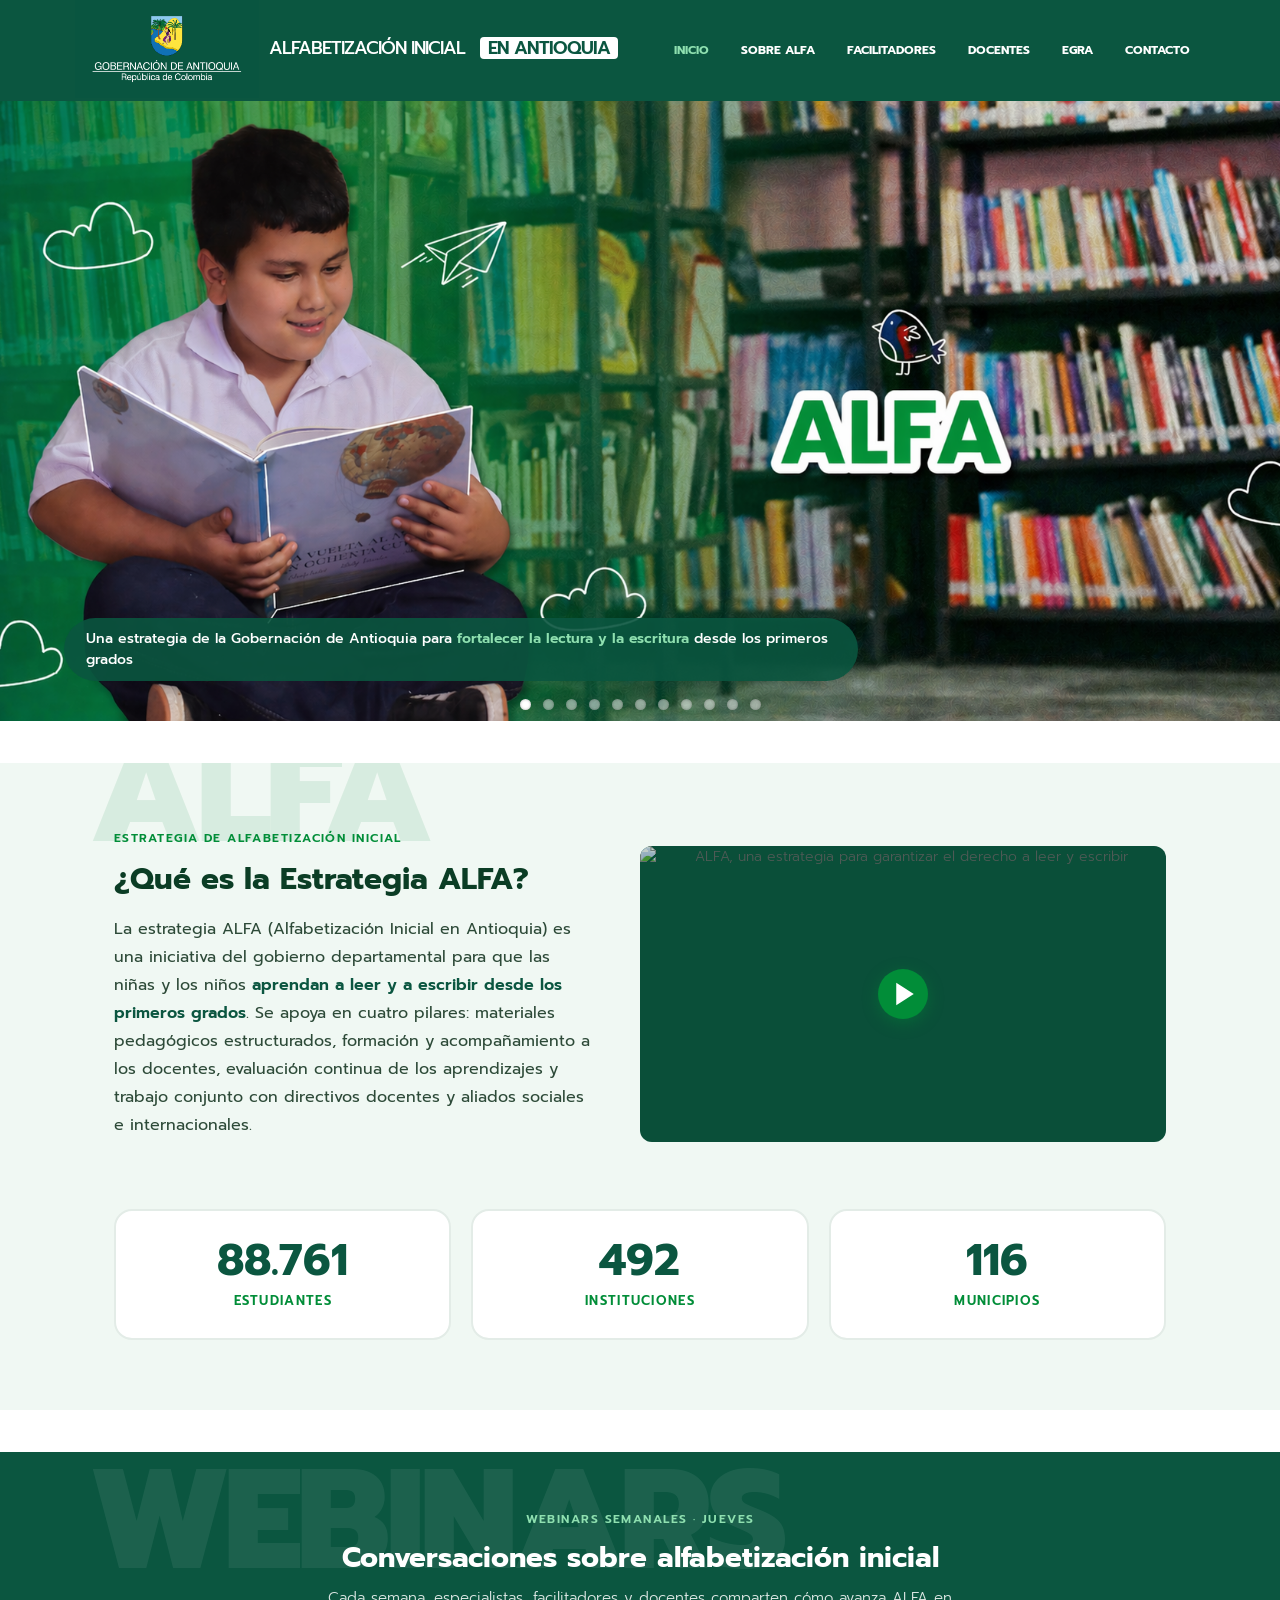
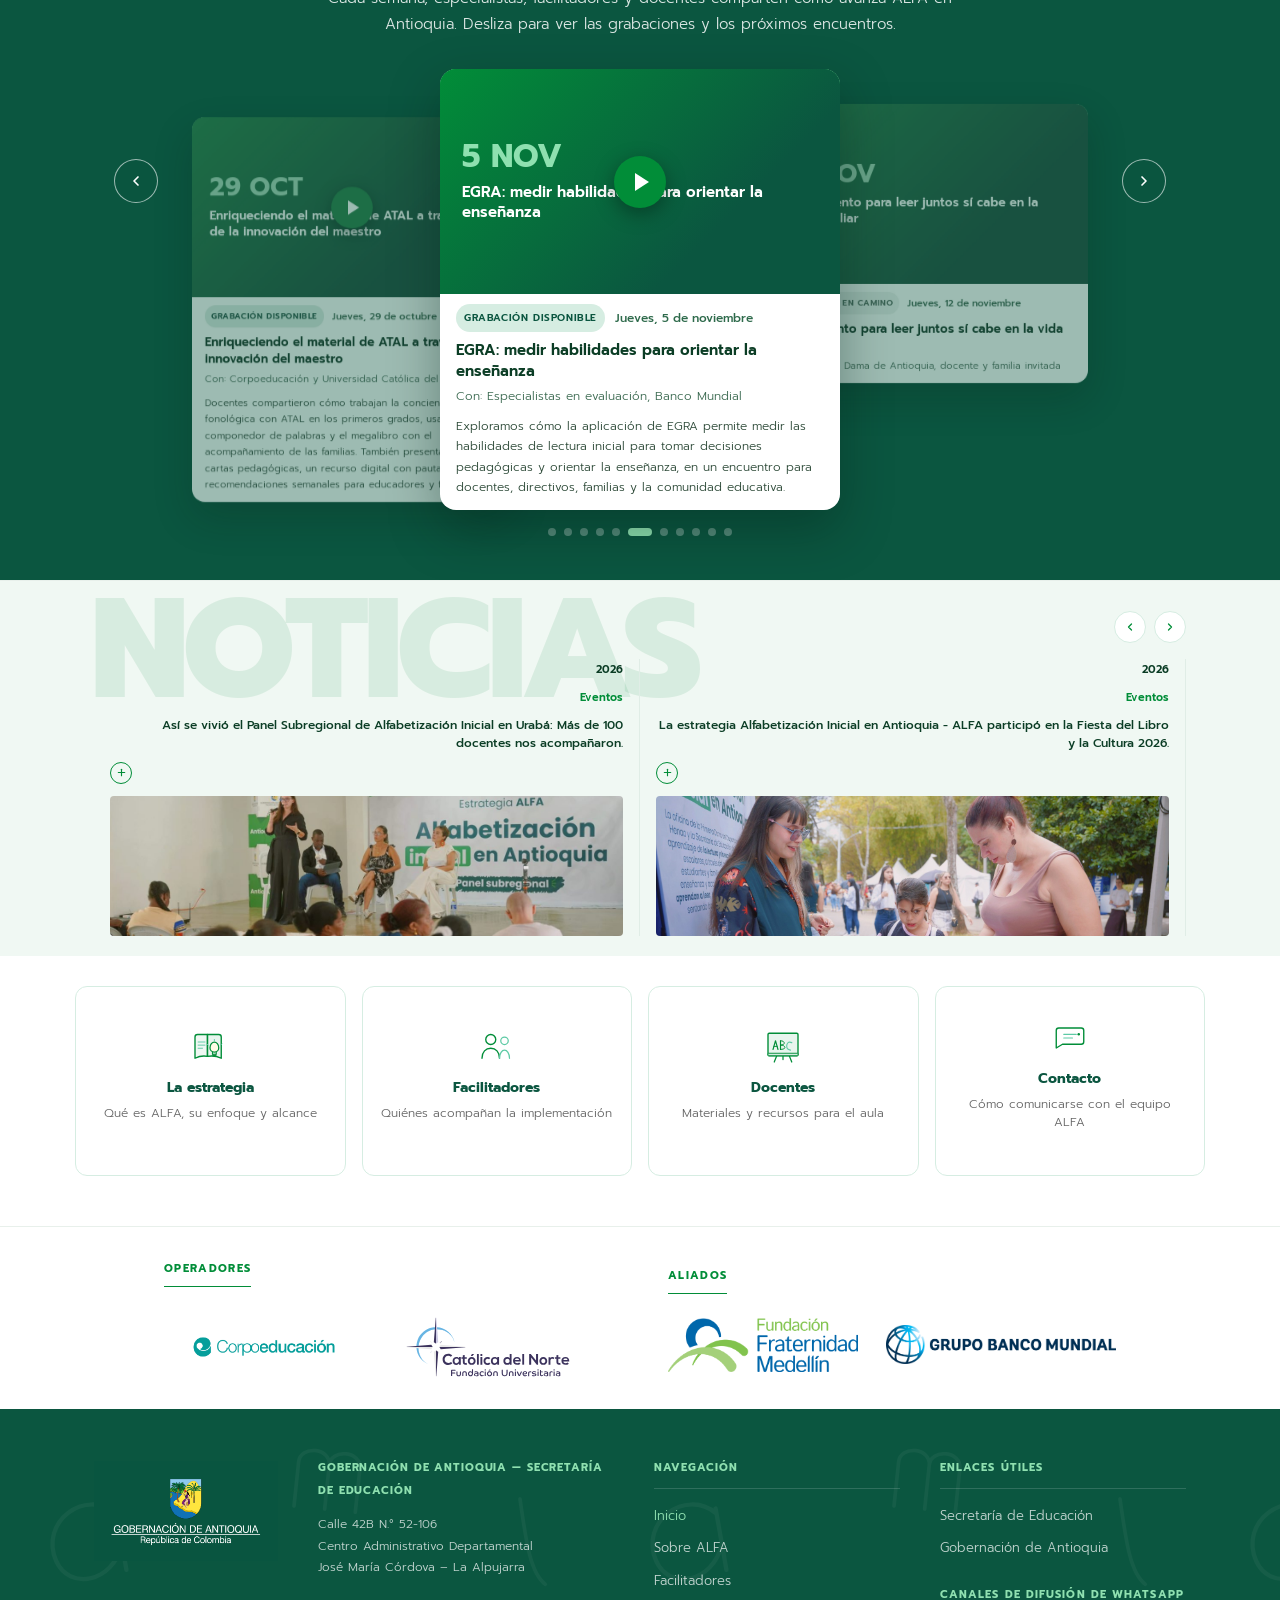
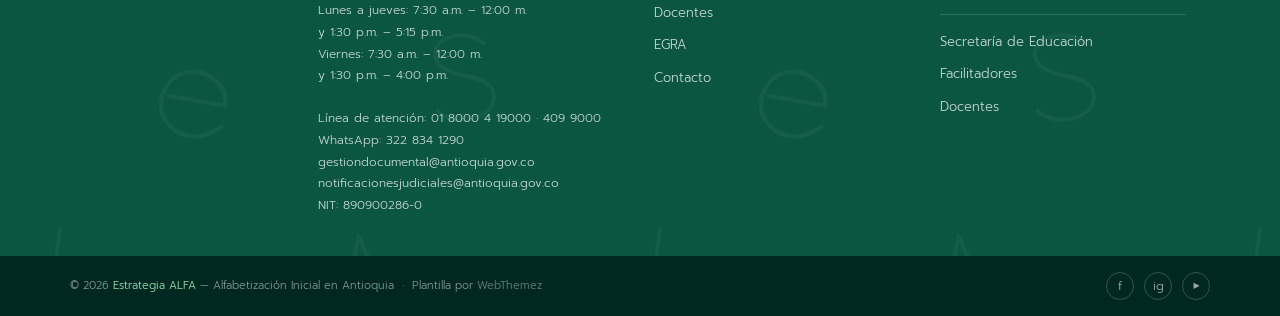
==== commit 5e628ad8: "Página de inicio: formato sección ¿qué es la estrategia ALFA?, actaulización sección webinar" ====
--- a/index.html
+++ b/index.html
@@ -108,55 +108,18 @@
               </li>
             </ul>
         </div>
-	<!-- end slider -->
-        <style>
-          #main-slider .flex-caption.gal{left:5%;right:auto;bottom:40px;width:auto;max-width:62%;padding:11px 22px;border-radius:999px;background:rgba(11,86,64,.9);}
-          #main-slider .flex-caption.gal p{margin:0;font-size:15px;line-height:1.45;text-align:left;color:#fff;font-weight:500;font-family:'Prompt',sans-serif;}
-          #main-slider .flex-caption.gal .acc{color:#8FE0B0;font-weight:600;}
-          @media (max-width:768px){
-            #main-slider .flex-caption.gal{display:block !important;left:12px !important;right:12px !important;width:auto !important;max-width:none;bottom:34px !important;border-radius:16px;padding:9px 14px;text-align:left !important;}
-            #main-slider .flex-caption.gal p{font-size:12.5px !important;}
-          }
-        </style>
- 
+	<!-- end slider --> 
 	</section>
 	<div class="content_white">
+<!--- QUÉ ES ALFA -->   
 <section id="que-es-alfa" class="qa-sec">
-  <style>
-    .qa-sec{background:#f0f8f3;padding:64px 0 70px;font-family:'Prompt',sans-serif;}
-    .qa-in{max-width:1100px;margin:0 auto;padding:0 24px;}
-    .qa-eyebrow{font-size:12px;font-weight:600;letter-spacing:.12em;text-transform:uppercase;color:#018d38;margin:0 0 12px;}
-    .qa-h2{font-size:30px;font-weight:700;color:#0b3d25;margin:0 0 18px;line-height:1.2;}
-    .qa-top{display:grid;grid-template-columns:1fr 1.1fr;gap:48px;align-items:center;}
-    .qa-lead{font-size:15px;color:#2d4a38;line-height:1.75;margin:0 0 22px;}
-    .qa-lead b{color:#0b3d25;}
-    .qa-stats{display:grid;grid-template-columns:repeat(3,1fr);gap:20px;margin-top:48px;}
-    .qa-stat{display:flex;flex-direction:column;align-items:center;gap:4px;background:#fff;border:2px solid #e3ece7;border-radius:18px;padding:26px 16px;text-align:center;}
-    .qa-stat b{font-size:44px;font-weight:700;line-height:1.1;color:#0b5640;font-variant-numeric:tabular-nums;}
-    .qa-stat span{font-size:13px;font-weight:600;letter-spacing:.1em;text-transform:uppercase;color:#018d38;}
-    @media (max-width:600px){.qa-stats{grid-template-columns:1fr;gap:12px;margin-top:32px;}.qa-stat b{font-size:36px;}}
-    .qa-video{position:relative;}
-    #alfaVideo{position:relative;aspect-ratio:16/9;border-radius:12px;overflow:hidden;cursor:pointer;background:#0b5640;}
-    #alfaVideo img,#alfaVideo iframe{position:absolute;inset:0;width:100%;height:100%;border:0;object-fit:cover;display:block;}
-    #alfaVideo .overlay{position:absolute;inset:0;background:rgba(11,56,37,.25);display:flex;align-items:center;justify-content:center;transition:background .2s;}
-    #alfaVideo .playbtn{width:50px;height:50px;border-radius:50%;background:#018d38;display:flex;align-items:center;justify-content:center;box-shadow:0 4px 16px rgba(1,141,56,.4);transition:transform .2s;}
-    #alfaVideo .playbtn svg{margin-left:4px;}
-    #alfaVideo:hover .overlay,#alfaVideo:focus-visible .overlay{background:rgba(11,56,37,.45);}
-    #alfaVideo:hover .playbtn,#alfaVideo:focus-visible .playbtn{transform:scale(1.08);}
-    #alfaVideo.playing{cursor:default;}
-    .qa-sec{position:relative;overflow:hidden;}
-    .qa-bg{position:absolute;left:4%;top:-18px;font-size:190px;font-weight:900;letter-spacing:-6px;line-height:1;color:rgba(1,141,56,0.13);pointer-events:none;user-select:none;z-index:0;font-family:'Prompt',sans-serif;}
-    .qa-in{position:relative;z-index:1;}
-    @media (max-width:900px){.qa-bg{font-size:110px;top:-6px;}}
-    @media (max-width:900px){.qa-top{grid-template-columns:1fr;}}
-  </style>
   <div class="qa-bg" aria-hidden="true">ALFA</div>
   <div class="qa-in">
     <div class="qa-top">
       <div>
         <p class="qa-eyebrow">Estrategia de Alfabetización Inicial</p>
         <h2 class="qa-h2">¿Qué es la Estrategia ALFA?</h2>
-        <p class="qa-lead">La estrategia <b>ALFA (Alfabetización Inicial en Antioquia)</b> es una iniciativa del gobierno departamental para que las niñas y los niños <b>aprendan a leer y a escribir desde los primeros grados</b>. Se apoya en cuatro pilares: <b>materiales pedagógicos estructurados</b>, <b>formación y acompañamiento a los docentes</b>, <b>evaluación continua de los aprendizajes</b> y <b>trabajo conjunto</b> con directivos docentes y aliados sociales e internacionales.</p>
+        <p class="qa-lead">La estrategia ALFA (Alfabetización Inicial en Antioquia) es una iniciativa del gobierno departamental para que las niñas y los niños <b>aprendan a leer y a escribir desde los primeros grados</b>. Se apoya en cuatro pilares: materiales pedagógicos estructurados, formación y acompañamiento a los docentes, evaluación continua de los aprendizajes y trabajo conjunto con directivos docentes y aliados sociales e internacionales.</p>
       </div>
       <!-- VIDEO -->
       <div class="qa-video">
@@ -191,7 +154,7 @@
   <div class="wb-head">
     <p class="wb-eyebrow">Webinars semanales · Jueves</p>
     <h2 class="wb-h2">Conversaciones sobre alfabetización inicial</h2>
-    <p class="wb-lead">Cada semana, especialistas, facilitadores y docentes comparten cómo avanza ALFA en Antioquia. Deslice para ver las grabaciones y los próximos encuentros.</p>
+    <p class="wb-lead">Cada semana, especialistas, facilitadores y docentes comparten cómo avanza ALFA en Antioquia. Desliza para ver las grabaciones y los próximos encuentros.</p>
   </div>
 
   <div class="wb-stage">
@@ -396,7 +359,7 @@
           </div>
           <div class="alfa-fb">
             <p class="alfa-bt">La estrategia</p>
-            <p class="alfa-bd">Explore el modelo pedagógico, los programas ATAL y Kalulu, y cómo se implementan en los 116 municipios.</p>
+            <p class="alfa-bd">Explora el modelo pedagógico, los programas ATAL y Kalulu, y cómo se implementan en los 116 municipios.</p>
             <a href="alfa.html" class="alfa-bb">Ver más</a>
           </div>
         </div>
@@ -417,7 +380,7 @@
           </div>
           <div class="alfa-fb">
             <p class="alfa-bt">Facilitadores</p>
-            <p class="alfa-bd">Encuentre los materiales de formación, guías de acompañamiento y recursos para facilitadores.</p>
+            <p class="alfa-bd">Encuentra los materiales de formación, guías de acompañamiento y recursos para facilitadores.</p>
             <a href="facilitadores.html" class="alfa-bb">Ir a materiales</a>
           </div>
         </div>
@@ -445,7 +408,7 @@
           </div>
           <div class="alfa-fb">
             <p class="alfa-bt">Docentes</p>
-            <p class="alfa-bd">Acceda a las progresiones, guías y materiales ATAL y Kalulu para transición, primero y segundo grado.</p>
+            <p class="alfa-bd">Accede a las progresiones, guías y materiales ATAL y Kalulu para transición, primero y segundo grado.</p>
             <a href="docentes.html" class="alfa-bb">Ir a recursos</a>
           </div>
         </div>
@@ -466,7 +429,7 @@
           </div>
           <div class="alfa-fb">
             <p class="alfa-bt">Contacto</p>
-            <p class="alfa-bd">Escríbanos para dudas, alianzas o información sobre la implementación en su municipio.</p>
+            <p class="alfa-bd">Únete al canal de WhatsApp según tu rol.</p>
             <a href="contact.html" class="alfa-bb">Contáctenos</a>
           </div>
         </div>
--- a/css/style.css
+++ b/css/style.css
@@ -3462,4 +3462,45 @@
 #pie a.activo{ color:#8FE0B0 !important; }
 @media (max-width:768px){
   #pie > div:first-child{ grid-template-columns:1fr !important; }
-}+}
+
+/* Sección "Qué es ALFA" */
+    .qa-sec{background:#f0f8f3;padding:64px 0 70px;font-family:'Prompt',sans-serif;}
+    .qa-in{max-width:1100px;margin:0 auto;padding:0 24px;}
+    .qa-eyebrow{font-size:12px;font-weight:600;letter-spacing:.12em;text-transform:uppercase;color:#018d38;margin:0 0 12px;}
+    .qa-h2{font-size:30px;font-weight:700;color:#0b3d25;margin:0 0 18px;line-height:1.2;}
+    .qa-top{display:grid;grid-template-columns:1fr 1.1fr;gap:48px;align-items:center;}
+    .qa-lead{font-size:16px;font-weight:400;color:#2d4a38;line-height:1.75;margin:0 0 22px;}
+    .qa-lead b{font-weight:600;color:#0b5640;}
+    .qa-stats{display:grid;grid-template-columns:repeat(3,1fr);gap:20px;margin-top:48px;}
+    .qa-stat{display:flex;flex-direction:column;align-items:center;gap:4px;background:#fff;border:2px solid #e3ece7;border-radius:18px;padding:26px 16px;text-align:center;}
+    .qa-stat b{font-size:44px;font-weight:700;line-height:1.1;color:#0b5640;font-variant-numeric:tabular-nums;}
+    .qa-stat span{font-size:13px;font-weight:600;letter-spacing:.1em;text-transform:uppercase;color:#018d38;}
+    @media (max-width:600px){.qa-stats{grid-template-columns:1fr;gap:12px;margin-top:32px;}.qa-stat b{font-size:36px;}}
+    .qa-video{position:relative;}
+    #alfaVideo{position:relative;aspect-ratio:16/9;border-radius:12px;overflow:hidden;cursor:pointer;background:#0b5640;}
+    #alfaVideo img,#alfaVideo iframe{position:absolute;inset:0;width:100%;height:100%;border:0;object-fit:cover;display:block;}
+    #alfaVideo .overlay{position:absolute;inset:0;background:rgba(11,56,37,.25);display:flex;align-items:center;justify-content:center;transition:background .2s;}
+    #alfaVideo .playbtn{width:50px;height:50px;border-radius:50%;background:#018d38;display:flex;align-items:center;justify-content:center;box-shadow:0 4px 16px rgba(1,141,56,.4);transition:transform .2s;}
+    #alfaVideo .playbtn svg{margin-left:4px;}
+    #alfaVideo:hover .overlay,#alfaVideo:focus-visible .overlay{background:rgba(11,56,37,.45);}
+    #alfaVideo:hover .playbtn,#alfaVideo:focus-visible .playbtn{transform:scale(1.08);}
+    #alfaVideo.playing{cursor:default;}
+    .qa-sec{position:relative;overflow:hidden;}
+    .qa-bg{position:absolute;left:4%;top:-18px;font-size:190px;font-weight:900;letter-spacing:-6px;line-height:1;color:rgba(1,141,56,0.13);pointer-events:none;user-select:none;z-index:0;font-family:'Prompt',sans-serif;}
+    .qa-in{position:relative;z-index:1;}
+    .qa-top > div:first-child{text-align:left;}
+    @media (max-width:900px){.qa-bg{font-size:110px;top:-6px;}}
+    @media (max-width:900px){.qa-top{grid-template-columns:1fr;}}
+  
+    /* Slider de inicio*/
+          #main-slider .flex-caption.gal{left:5%;right:auto;bottom:40px;width:auto;max-width:62%;padding:11px 22px;border-radius:999px;background:rgba(11,86,64,.9);}
+          #main-slider .flex-caption.gal p{margin:0;font-size:15px;line-height:1.45;text-align:left;color:#fff;font-weight:500;font-family:'Prompt',sans-serif;}
+          #main-slider .flex-caption.gal .acc{color:#8FE0B0;font-weight:600;}
+          @media (max-width:768px){
+            #main-slider .flex-caption.gal{display:block !important;left:12px !important;right:12px !important;width:auto !important;max-width:none;bottom:34px !important;border-radius:16px;padding:9px 14px;text-align:left !important;}
+            #main-slider .flex-caption.gal p{font-size:12.5px !important;}
+          }
+
+    #que-es-alfa .qa-bg{ top:-28px; }
+     
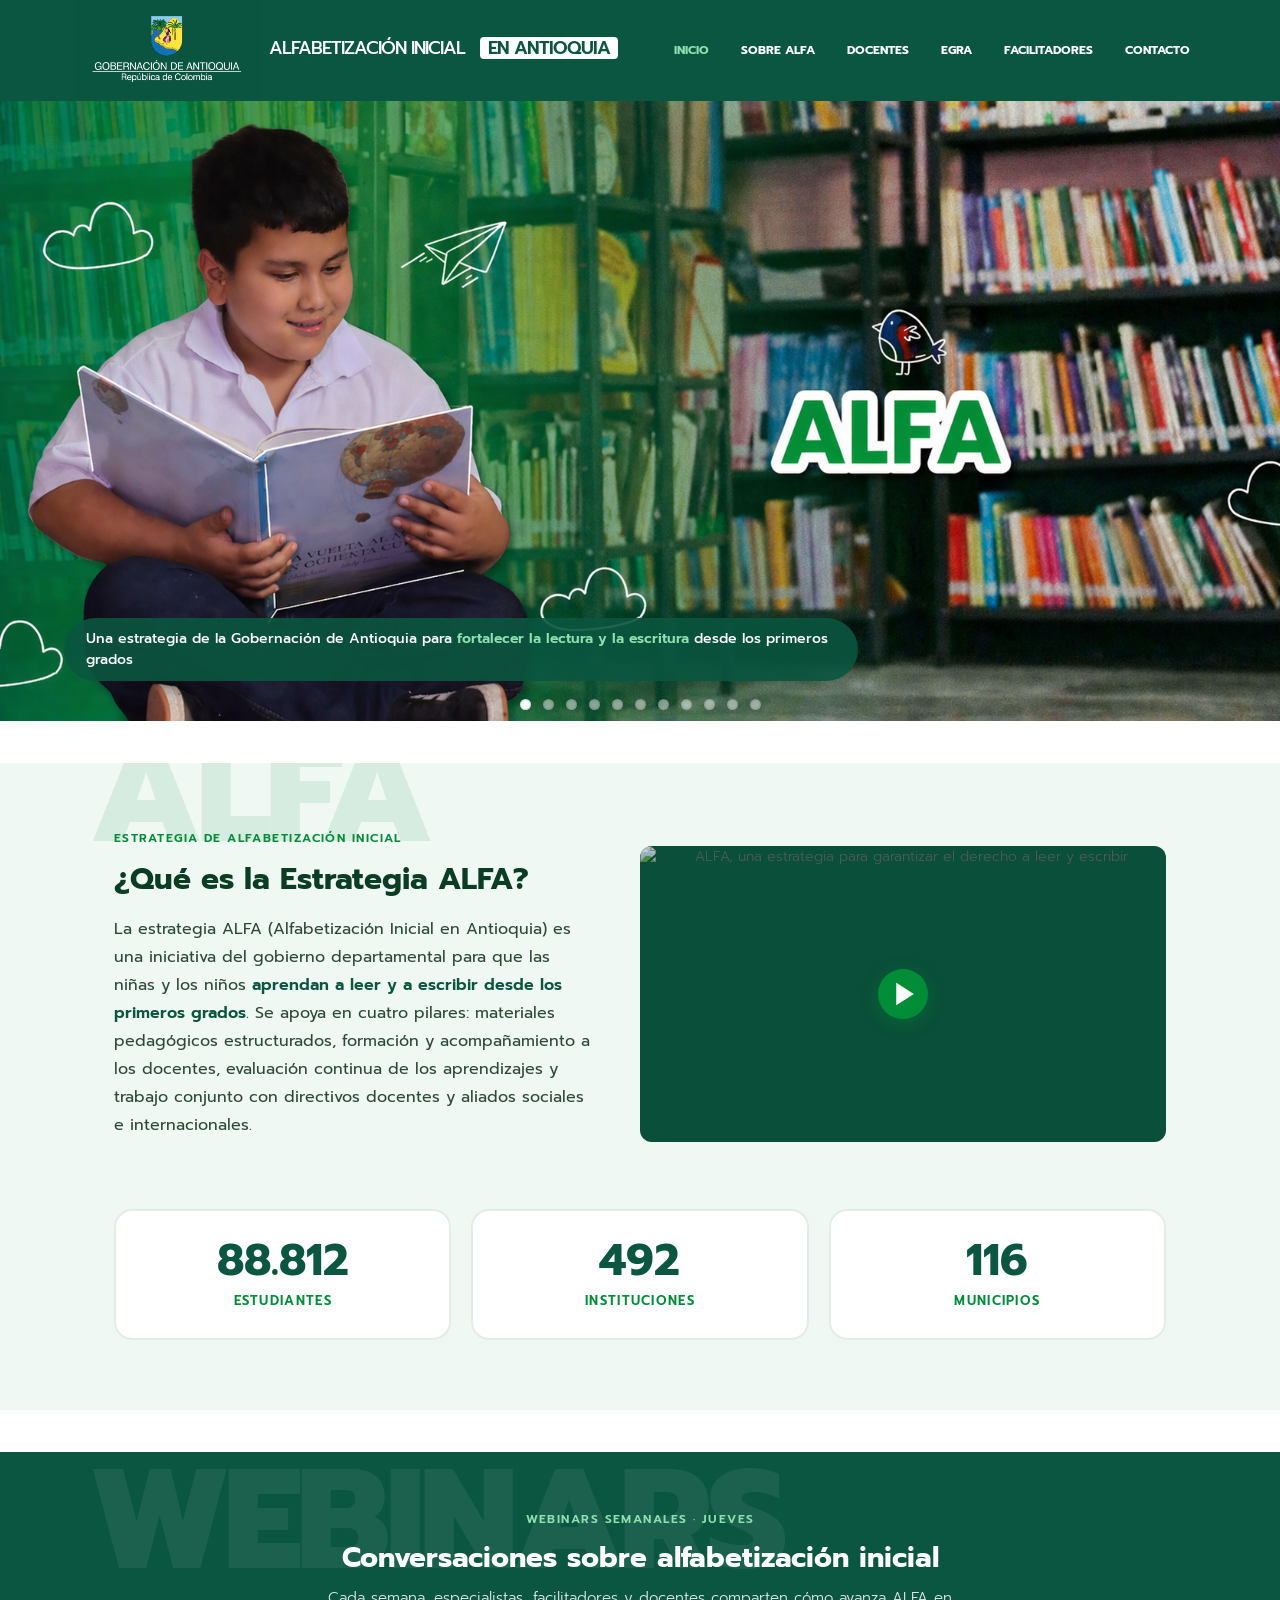
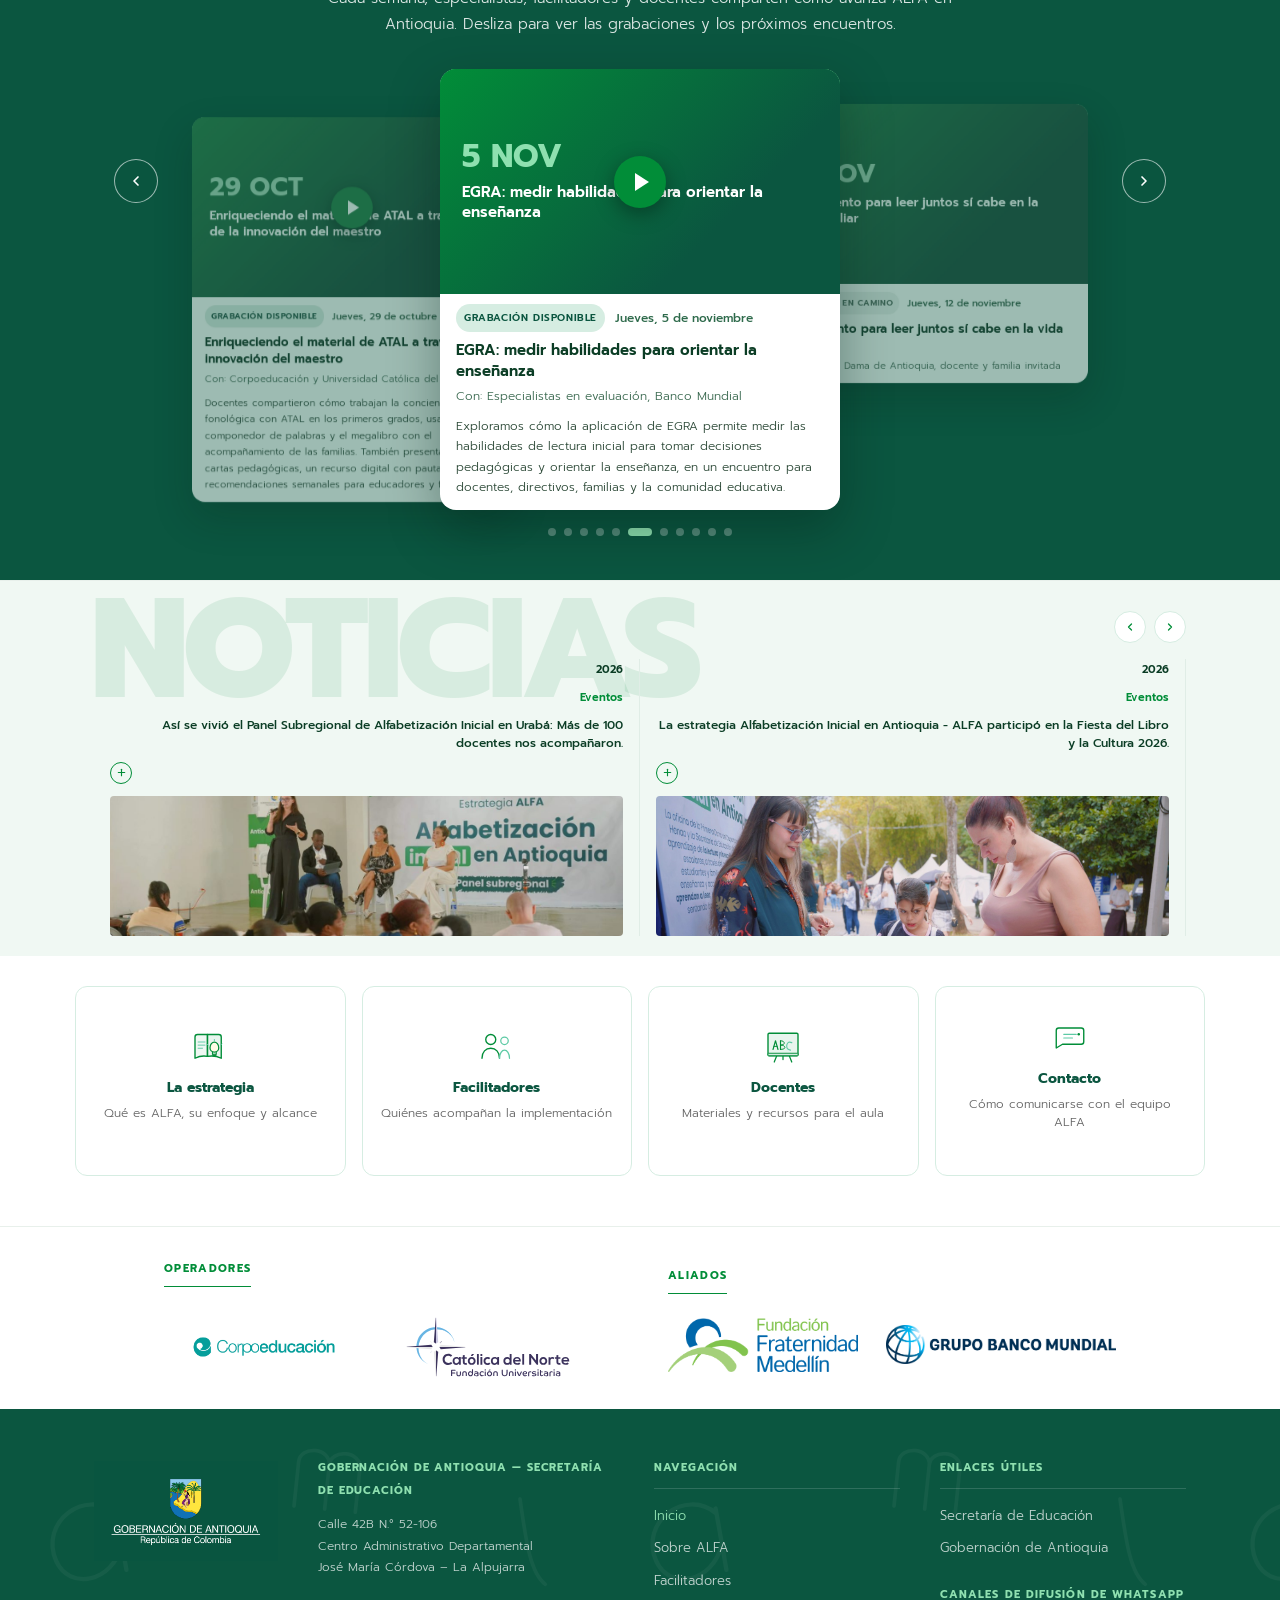
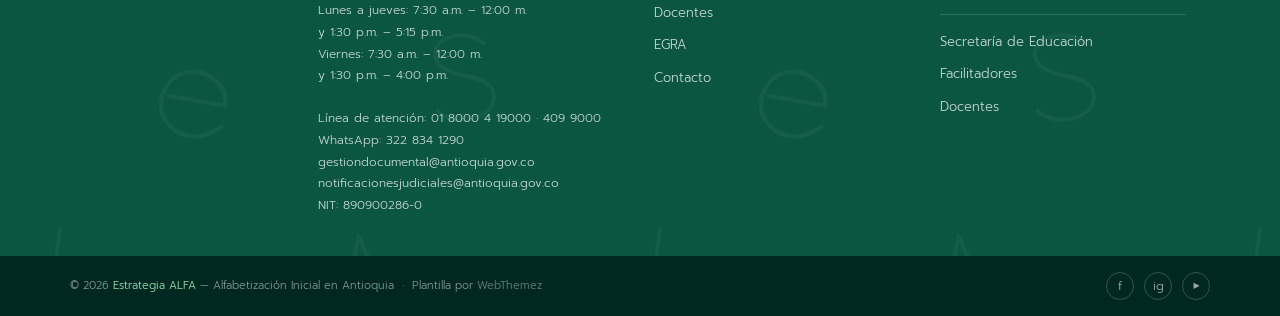
==== commit 77f3087e: "Orden header - actualizado" ====
--- a/index.html
+++ b/index.html
@@ -46,9 +46,9 @@
                     	<ul class="nav navbar-nav">
 						<li class="active"><a href="index.html">Inicio</a></li> 
 						<li><a href="alfa.html">Sobre ALFA</a></li>
+            <li><a href="docentes.html">Docentes</a></li>
+            <li ><a href="egra.html">EGRA</a></li>
 						<li><a href="facilitadores.html">Facilitadores</a></li>
-						<li><a href="docentes.html">Docentes</a></li>
-            <li ><a href="egra.html">EGRA</a></li>
 						<li><a href="contact.html">Contacto</a></li>
                 </ul>
                 </div>
--- a/css/style.css
+++ b/css/style.css
@@ -3503,4 +3503,130 @@
           }
 
     #que-es-alfa .qa-bg{ top:-28px; }
-     +    
+
+    /* Sobre ALFA: encabezado */
+.alfa-hero{ padding:88px 24px 80px; }
+.alfa-hero-bg{
+  color:rgba(143,224,176,.08);
+  font-size:clamp(120px, 24vw, 280px);
+  letter-spacing:-.04em;
+}
+.alfa-hero-sub{ margin-bottom:48px; }
+.alfa-hero-stats{ gap:32px 64px; }
+.alfa-hero-stat-num{
+  font-size:42px;
+  font-weight:600;
+  line-height:1.1;
+  letter-spacing:.01em;
+  font-variant-numeric:tabular-nums;
+}
+.alfa-hero-stat-label{
+  display:block;
+  margin-top:8px;
+  font-size:12px;
+  letter-spacing:.14em;
+  color:rgba(255,255,255,.7);
+}
+@media (max-width:768px){
+  .alfa-hero{ padding:64px 20px 56px; }
+  .alfa-hero-stats{ gap:24px 36px; }
+  .alfa-hero-stat-num{ font-size:32px; }
+}
+
+/* Sobre ALFA: objetivos en paneles que se expanden */
+#objetivos .obj-inner{ max-width:1080px; }
+.obj-panels{ display:flex; gap:12px; height:440px; margin-top:32px; text-align:left; }
+.obj-pn{
+  position:relative; flex:1 1 0; min-width:0; border-radius:22px; overflow:hidden;
+  cursor:pointer; color:#fff; outline:none;
+  background:#0b5640 var(--foto) var(--pos, center) / cover no-repeat;
+  transition:flex-grow .7s cubic-bezier(.25,.8,.25,1);
+}
+.obj-pn::after{
+  content:""; position:absolute; inset:0;
+  background:linear-gradient(to top, rgba(5,35,24,.88) 0%, rgba(5,35,24,.35) 45%, rgba(5,35,24,0) 75%);
+}
+.obj-pn.on{ flex-grow:5.5; }
+.obj-pn:focus-visible{ box-shadow:0 0 0 3px #fff, 0 0 0 5px #018d38; }
+.obj-pn > div{ position:absolute; z-index:1; }
+.obj-v{
+  left:50%; bottom:26px; transform:translateX(-50%) rotate(180deg);
+  writing-mode:vertical-rl; white-space:nowrap; font-size:17px; font-weight:600;
+  transition:opacity .35s;
+}
+.obj-v small{ display:block; font-size:12px; font-weight:400; opacity:.8; margin-left:4px; }
+.obj-pn.on .obj-v{ opacity:0; pointer-events:none; }
+.obj-x{
+  left:0; right:0; bottom:0; padding:28px 30px;
+  opacity:0; transform:translateY(14px);
+  transition:opacity .3s, transform .5s cubic-bezier(.25,.8,.25,1);
+}
+.obj-pn.on .obj-x{ opacity:1; transform:none; transition-delay:.25s; }
+.obj-n{ font-size:12px; font-weight:600; letter-spacing:.14em; text-transform:uppercase; color:#8FE0B0; }
+.obj-x h3{ margin:4px 0 8px; font-size:28px; font-weight:600; line-height:1.15; color:#fff; }
+.obj-x p{ margin:0; max-width:46ch; font-size:15.5px; line-height:1.55; color:rgba(255,255,255,.92); }
+@media (max-width:760px){
+  .obj-panels{ flex-direction:column; height:auto; }
+  .obj-pn{ flex:none; height:76px; transition:height .6s cubic-bezier(.25,.8,.25,1); }
+  .obj-pn.on{ height:300px; }
+  .obj-v{ writing-mode:horizontal-tb; transform:translateY(-50%); left:22px; bottom:auto; top:50%; }
+  .obj-v small{ display:inline; margin-left:8px; }
+  .obj-x h3{ font-size:22px; }
+}
+@media (prefers-reduced-motion:reduce){ .obj-pn, .obj-pn *{ transition:none !important; } }
+
+
+/* Objetivos: número tenue encima de cada foto */
+.obj-panels{ counter-reset:obj; }
+.obj-pn{ counter-increment:obj; }
+.obj-pn::before{
+  content:"0" counter(obj);
+  position:absolute; z-index:1;
+  top:20px; left:50%; transform:translateX(-50%);
+  font-size:40px; font-weight:700; line-height:1; letter-spacing:-.04em;
+  color:rgba(255,255,255,.22);
+  pointer-events:none;
+  transition:font-size .7s cubic-bezier(.25,.8,.25,1),
+             left .7s cubic-bezier(.25,.8,.25,1),
+             transform .7s cubic-bezier(.25,.8,.25,1),
+             color .4s;
+}
+.obj-pn.on::before{
+  font-size:170px;
+  left:100%;
+  transform:translateX(calc(-100% - 28px));
+  color:rgba(255,255,255,.28);
+}
+@media (max-width:760px){
+  .obj-pn::before{ font-size:32px; left:auto; right:22px; top:50%; transform:translateY(-50%); }
+  .obj-pn.on::before{ font-size:96px; left:auto; right:22px; top:20px; transform:none; }
+}
+
+#objetivos .obj-head{
+  display:grid;
+  grid-template-columns:minmax(0,1fr) minmax(0,1.6fr);
+  gap:40px;
+  align-items:end;
+}
+#objetivos .obj-head .alfa-section-title{ margin:0; }
+#objetivos .obj-proposito{ max-width:none; margin:0; text-align:left; }
+@media (max-width:760px){
+  #objetivos .obj-head{ grid-template-columns:1fr; gap:12px; }
+}
+
+/* Mismo estilo para los párrafos de introducción de Objetivos y Programas */
+#objetivos .obj-proposito,
+#programas .prog-intro{
+  max-width:none;
+  margin:0;
+  text-align:left;
+  font-size:16px;
+  font-weight:400;
+  line-height:1.7;
+  color:#2d4a38;
+}
+
+#podcast .pc-grid{display:grid;grid-template-columns:minmax(0,1.7fr) minmax(0,1fr);gap:28px;align-items:start;}
+#podcast .pc-grid > *, #podcast .pc-feat > *{min-width:0;}
+        #podcast .pc-feat{grid-template-columns:minmax(0,1fr);} #podcast .pc-cov{max-width:260px;margin:0 auto;} #podcast .pc-h{font-size:28px;}
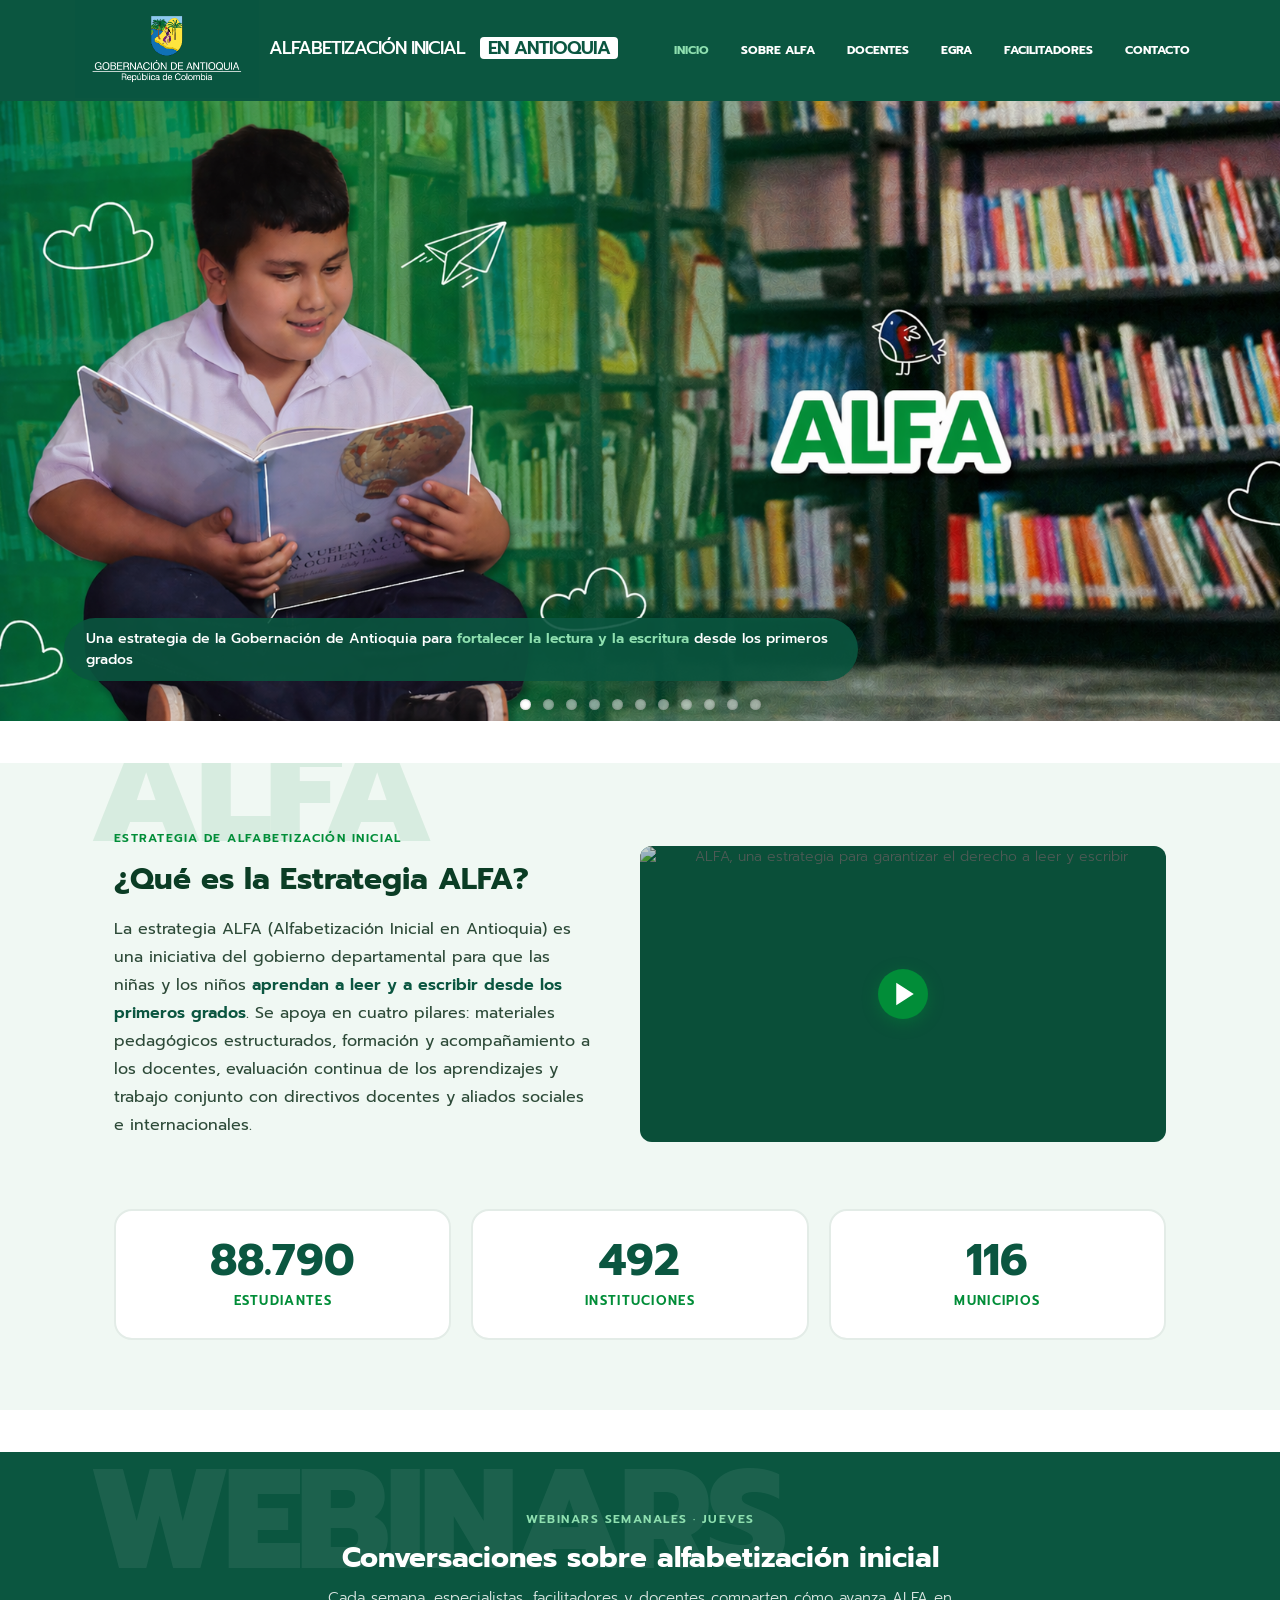
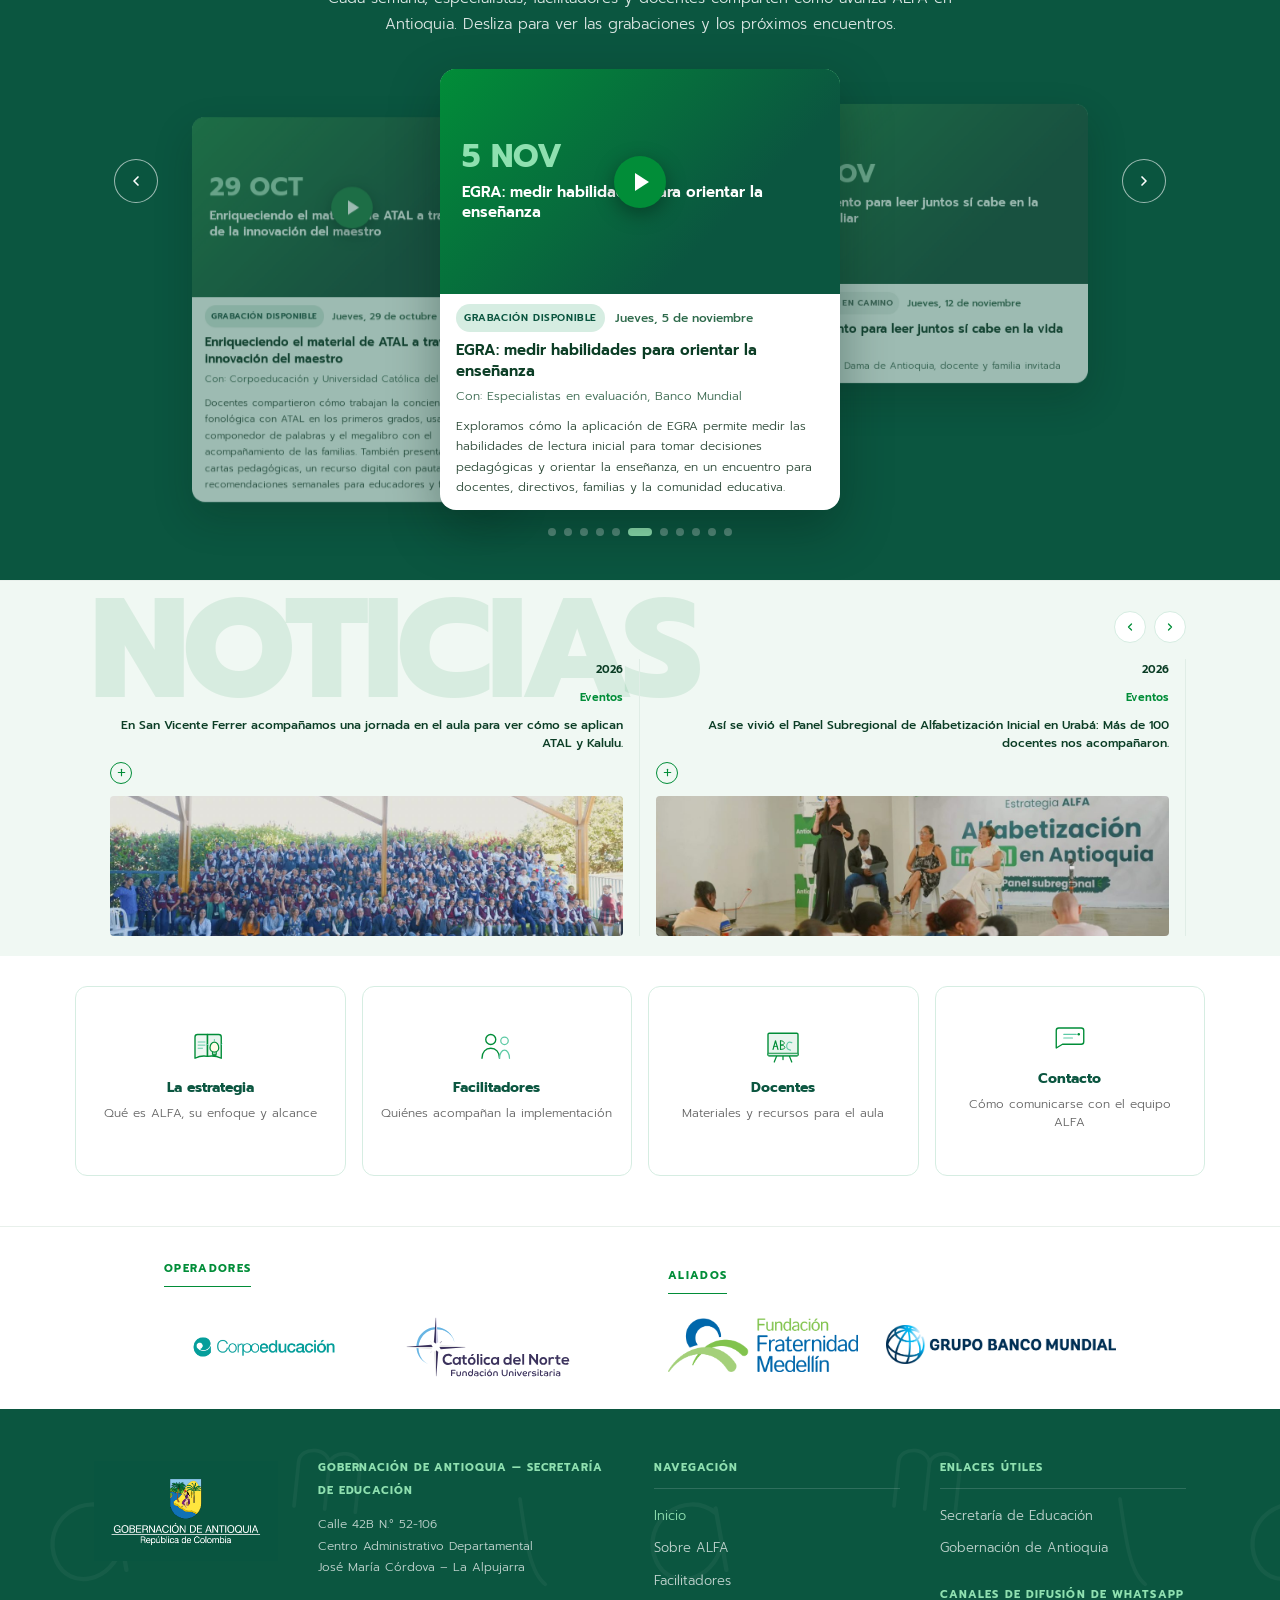
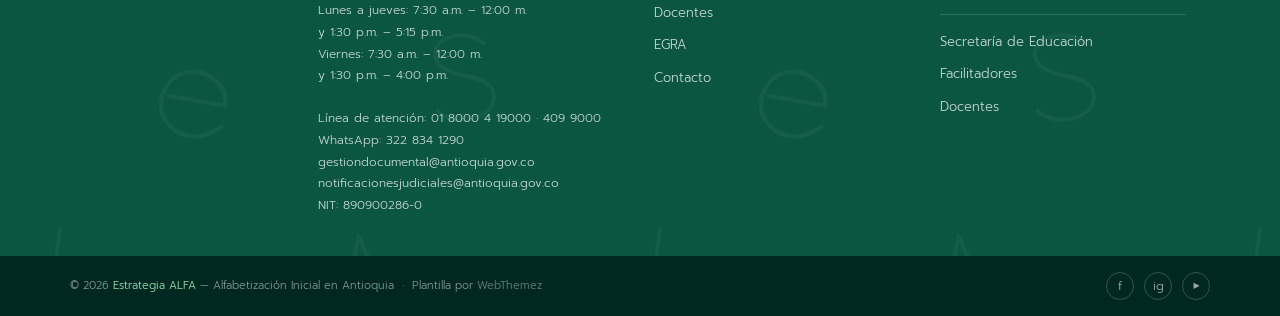
==== commit 5bb461a3: "Noticia San Vicente" ====
--- a/index.html
+++ b/index.html
@@ -190,6 +190,18 @@
     <div class="ns-wrap" id="nsWrap">
       <div class="ns-track" id="nsTrack">
 
+         <!-- NOTICIA 11-->
+        <div class="ns-card">
+          <p class="ns-date">2026</p>
+          <p class="ns-cat">Eventos</p>
+          <p class="ns-title">En San Vicente Ferrer acompañamos una jornada en el aula para ver cómo se aplican ATAL y Kalulu.</p>
+          <a href="https://www.instagram.com/reel/DfnlCn-M8gb/?xtok=cm8zMHBhcnptY3Jy" target="_blank" class="ns-plus">
+            <svg width="11" height="11" viewBox="0 0 24 24" fill="none" stroke-width="2.5" stroke-linecap="round"><line x1="12" y1="5" x2="12" y2="19"/><line x1="5" y1="12" x2="19" y2="12"/></svg>
+          </a>
+          <!-- IMAGEN -->
+          <img class="ns-img" src="img/noticias/noticia_11.jpeg" alt="Visita San Vicente"> 
+        </div>
+
         <!-- NOTICIA 10-->
         <div class="ns-card">
           <p class="ns-date">2026</p>
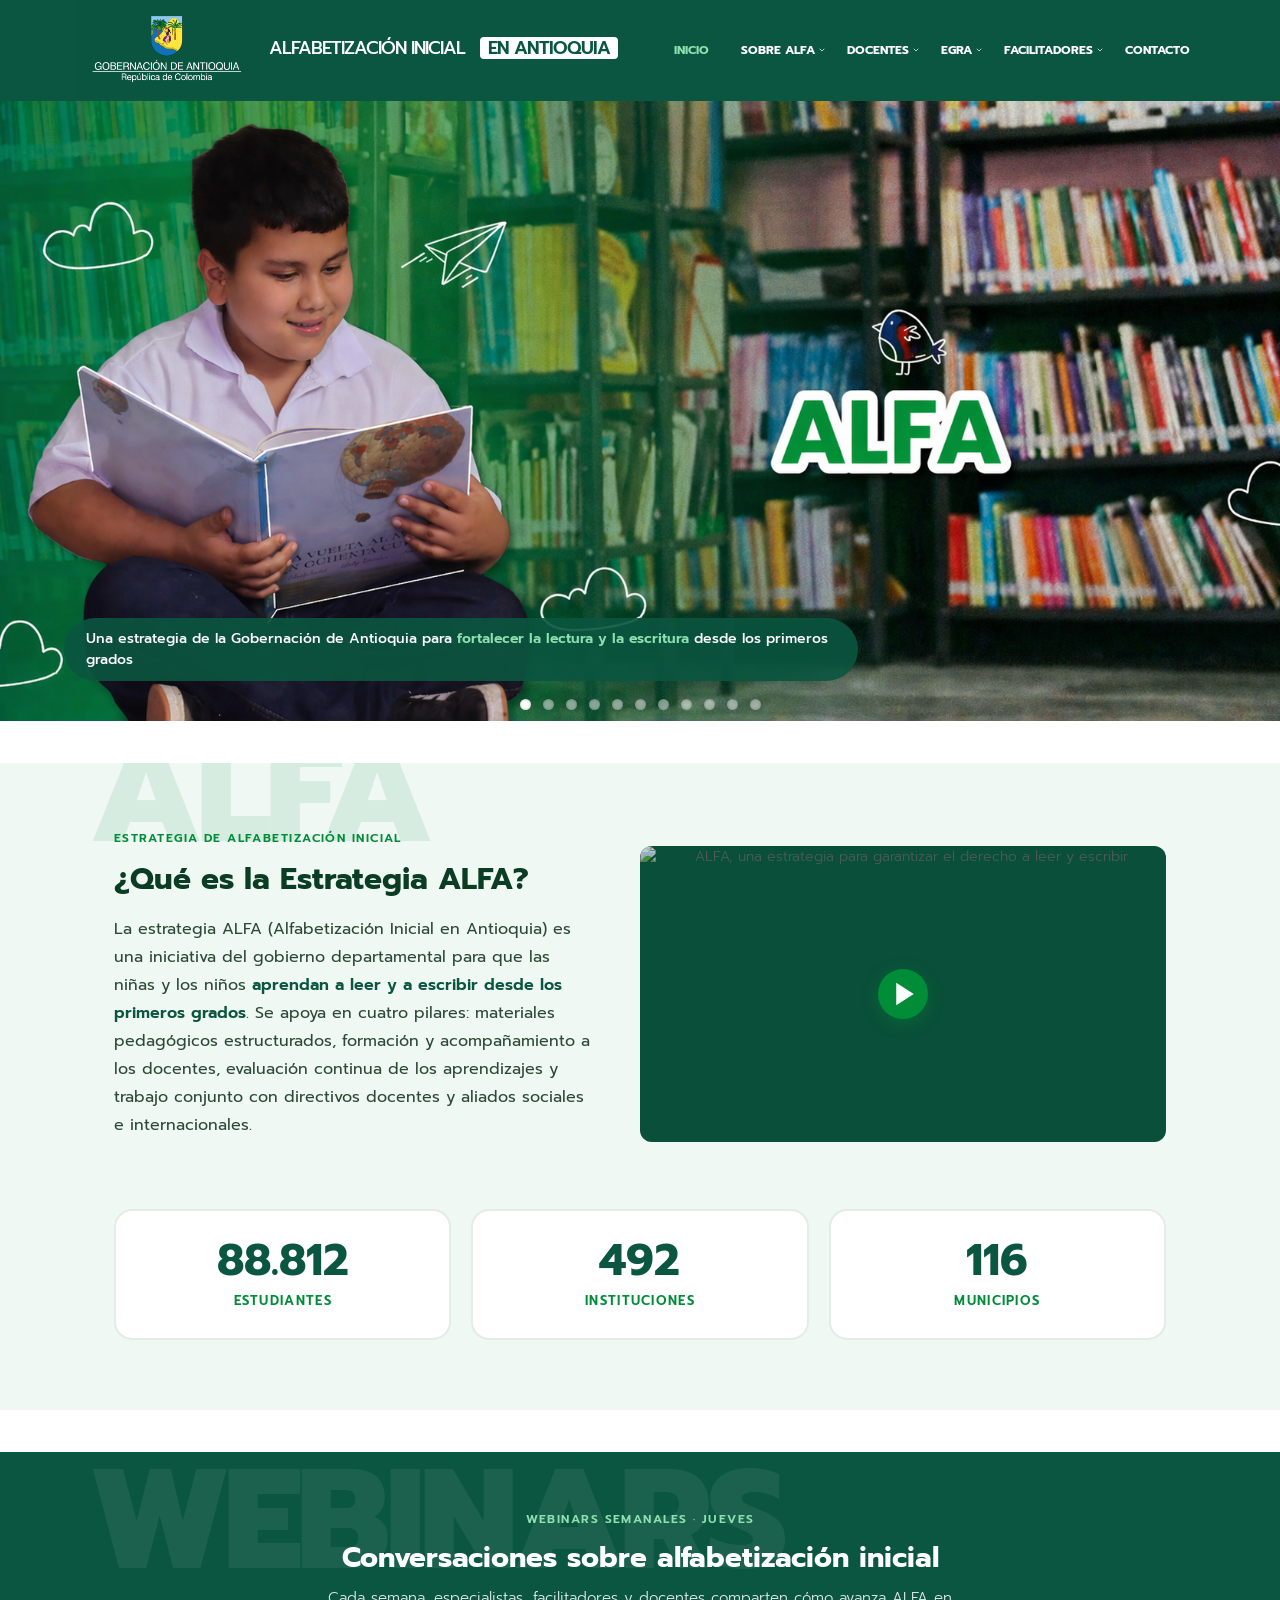
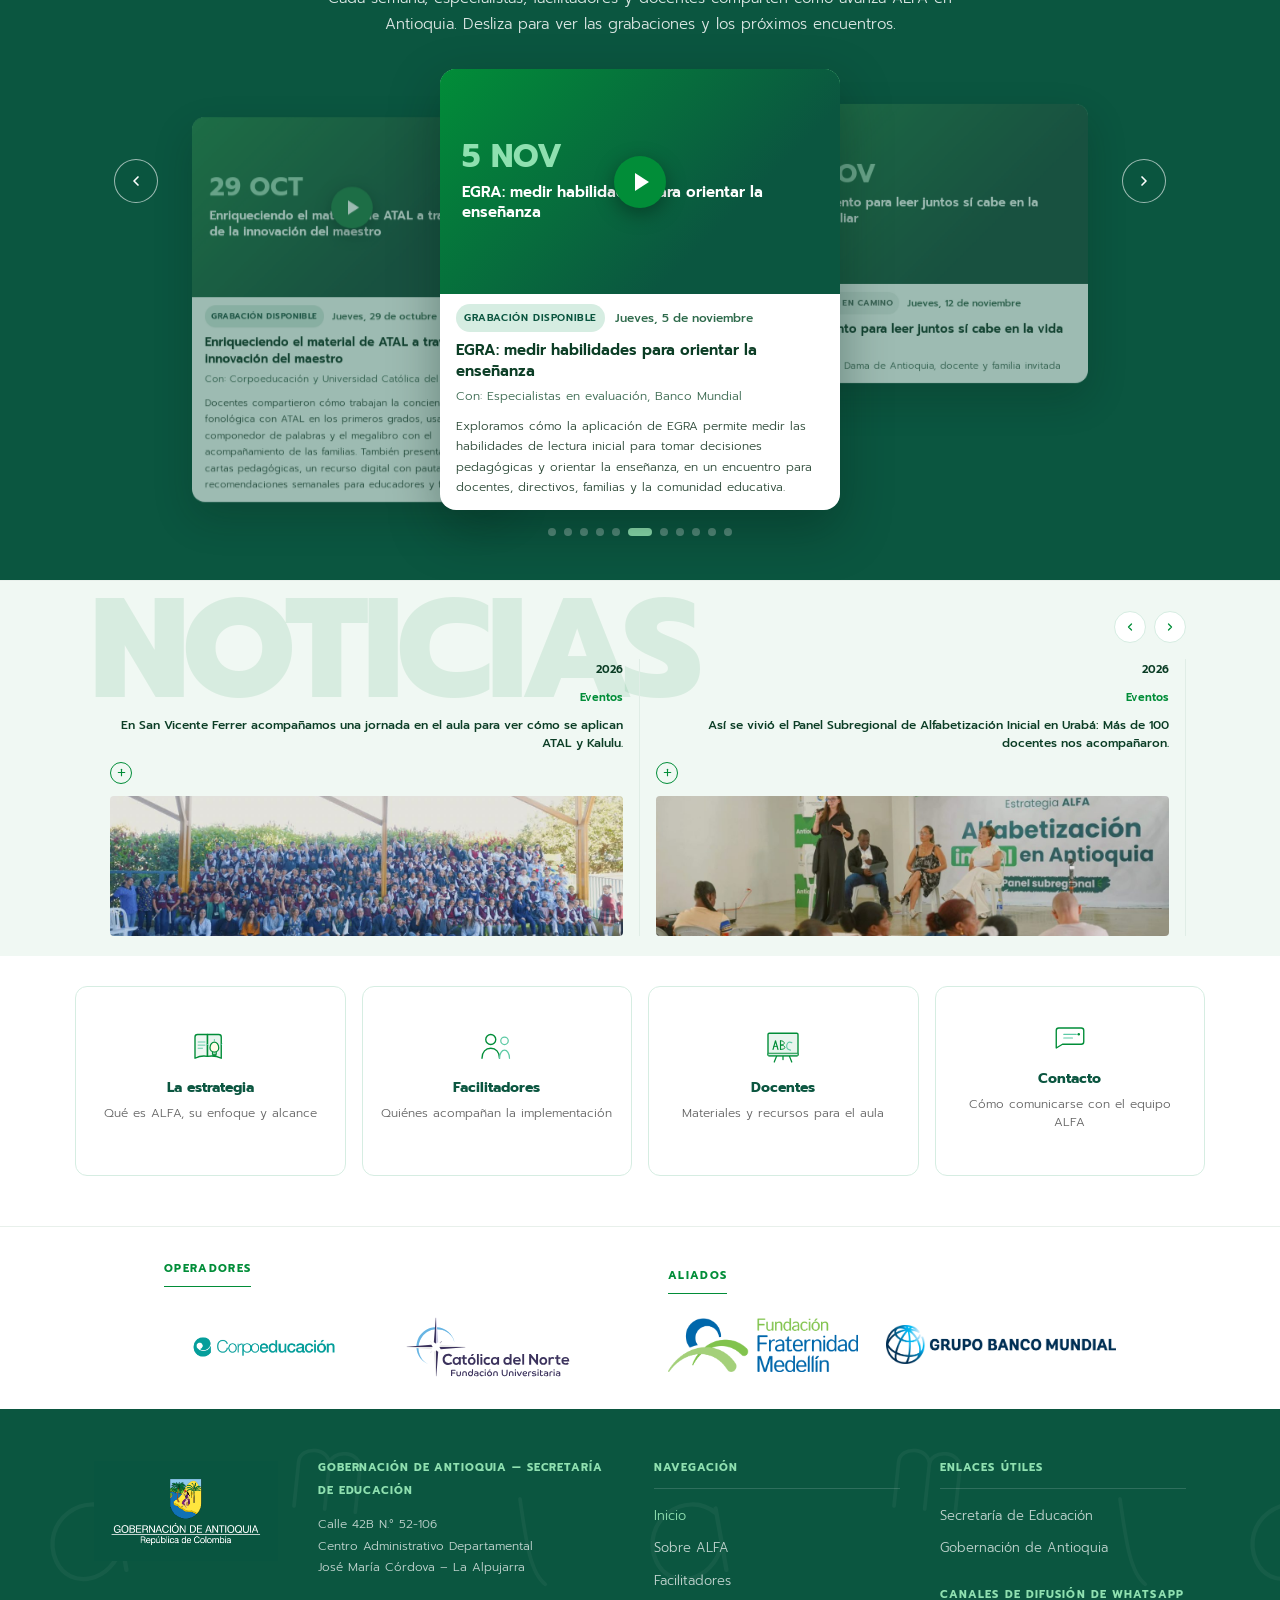
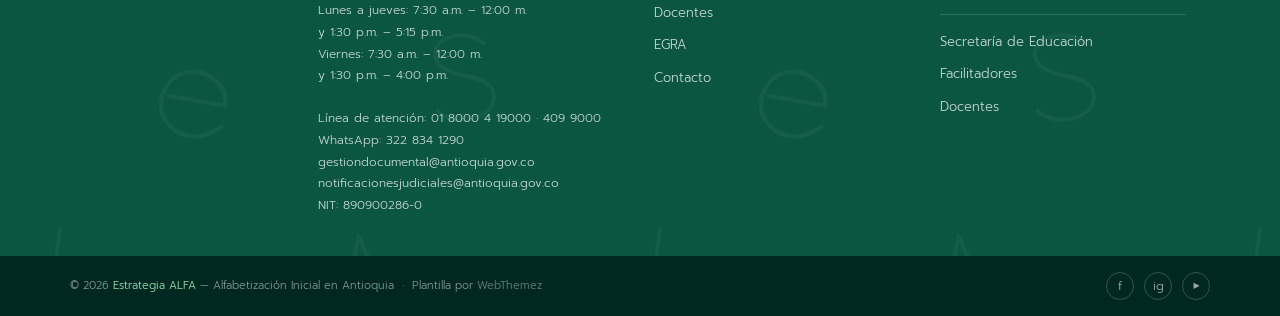
==== commit 6abe97a0: "Menú desplegable en escritorio" ====
--- a/index.html
+++ b/index.html
@@ -17,6 +17,7 @@
 <link rel="preconnect" href="https://fonts.gstatic.com" crossorigin>
 <link href="https://fonts.googleapis.com/css2?family=Prompt:wght@300;400;500;600;700&display=swap" rel="stylesheet">
 <link href="css/style.css" rel="stylesheet" />
+<link href="css/menu.css" rel="stylesheet" />
  
 <!-- HTML5 shim, for IE6-8 support of HTML5 elements -->
 <!--[if lt IE 9]>
@@ -532,5 +533,6 @@
 <script src="js/webinars.js"></script>
 <script src="js/inicio.js"></script>
 <script src="js/footer.js"></script>
+<script src="js/menu.js"></script>
 </body>
 </html>
--- a/css/menu.css
+++ b/css/menu.css
@@ -0,0 +1,65 @@
+/* ─────────────────────────────────────────────────────────────
+   menu.css — Desplegables del menú principal · estrategialfa.org
+   Los paneles los arma js/menu.js. Solo se ven en computador (992 px o más);
+   en celular el menú sigue siendo la lista de páginas.
+   Va después de style.css porque algunas reglas de la plantilla
+   (header .nav li a) pintan de menta todos los enlaces del menú.
+───────────────────────────────────────────────────────────── */
+
+.mn-dd{ display:none; }
+
+@media (min-width:992px){
+  header .navbar-nav > li.mn-tiene{ position:relative; }
+    /* La flecha ocupa el espacio que se le quita al relleno derecho: el menú mide lo mismo que antes y no baja de línea */
+  header .navbar-nav > li.mn-tiene > a{ display:flex; align-items:center; gap:3px; padding-right:4px; }
+  .mn-flecha{ width:8px; height:8px; opacity:.7; transition:transform .3s cubic-bezier(.2,.8,.2,1); }
+  li.mn-tiene:hover .mn-flecha, li.mn-tiene:focus-within .mn-flecha{ transform:rotate(180deg); }
+
+  /* Panel */
+  .mn-dd{
+    display:block; position:absolute; z-index:1000; top:100%; left:50%;
+    min-width:280px; padding:10px; border-radius:16px;
+    background:#0a3a2c; border:1px solid rgba(143,224,176,.25); box-shadow:0 24px 50px rgba(0,0,0,.3);
+    opacity:0; visibility:hidden; transform:translate(calc(-50% + var(--mn-x, 0px)), 8px);
+    transition:opacity .25s, transform .35s cubic-bezier(.2,.8,.2,1), visibility 0s .25s;
+  }
+  /* Puente invisible para que el panel no se cierre al bajar el mouse */
+  .mn-dd::before{ content:""; position:absolute; left:0; right:0; top:-14px; height:14px; }
+  li.mn-tiene:hover > .mn-dd, li.mn-tiene:focus-within > .mn-dd{
+    opacity:1; visibility:visible; transform:translate(calc(-50% + var(--mn-x, 0px)), 0);
+    transition:opacity .25s, transform .35s cubic-bezier(.2,.8,.2,1), visibility 0s;
+  }
+  li.mn-tiene.mn-cerrado > .mn-dd{ opacity:0; visibility:hidden; }
+
+  .mn-dd ul{ list-style:none; margin:0; padding:0; }
+  .mn-dd.mn-dos{ min-width:520px; }
+  .mn-dd.mn-dos ul{ display:grid; grid-template-columns:1fr 1fr; column-gap:8px; }
+
+  /* Enlaces: selector largo a propósito para ganarle a "header .nav li a" de la plantilla */
+  header .nav .mn-dd li a.mn-link{
+    display:block; padding:12px 14px; border-radius:12px; text-decoration:none;
+    font-family:'Prompt',sans-serif; text-transform:none; letter-spacing:0; line-height:1.3; white-space:normal;
+    color:#eaf6ef !important; background:transparent !important;
+    border-bottom:1px solid rgba(255,255,255,.07); transition:background .2s;
+  }
+  header .nav .mn-dd li:last-child a.mn-link,
+  header .nav .mn-dd.mn-dos li:nth-last-child(-n+2) a.mn-link{ border-bottom:0; }
+  header .nav .mn-dd li a.mn-link:hover,
+  header .nav .mn-dd li a.mn-link:focus-visible{ background:rgba(143,224,176,.1) !important; outline:none; }
+
+  .mn-link b{ display:block; font-size:14px; font-weight:500; transition:color .2s; }
+  /* Punto menta al pasar el mouse: va en el margen para que el texto no se mueva */
+  header .nav .mn-dd li a.mn-link{ position:relative; }
+  .mn-link b::before{
+    content:""; position:absolute; left:5px; top:19px; width:5px; height:5px; border-radius:50%;
+    background:#8FE0B0; opacity:0; transform:scale(.4); transition:opacity .2s, transform .3s cubic-bezier(.2,.8,.2,1);
+  }
+    .mn-link small{ display:block; margin-top:2px; font-size:12px; font-weight:400; line-height:1.4; color:rgba(234,246,239,.65); }
+  header .nav .mn-dd li a.mn-link:hover b,
+  header .nav .mn-dd li a.mn-link:focus-visible b{ color:#8FE0B0; }
+  .mn-link:hover b::before, .mn-link:focus-visible b::before{ opacity:1; transform:none; }
+}
+
+@media (prefers-reduced-motion:reduce){
+  .mn-dd, .mn-flecha, .mn-link b::before{ transition:none !important; }
+}
